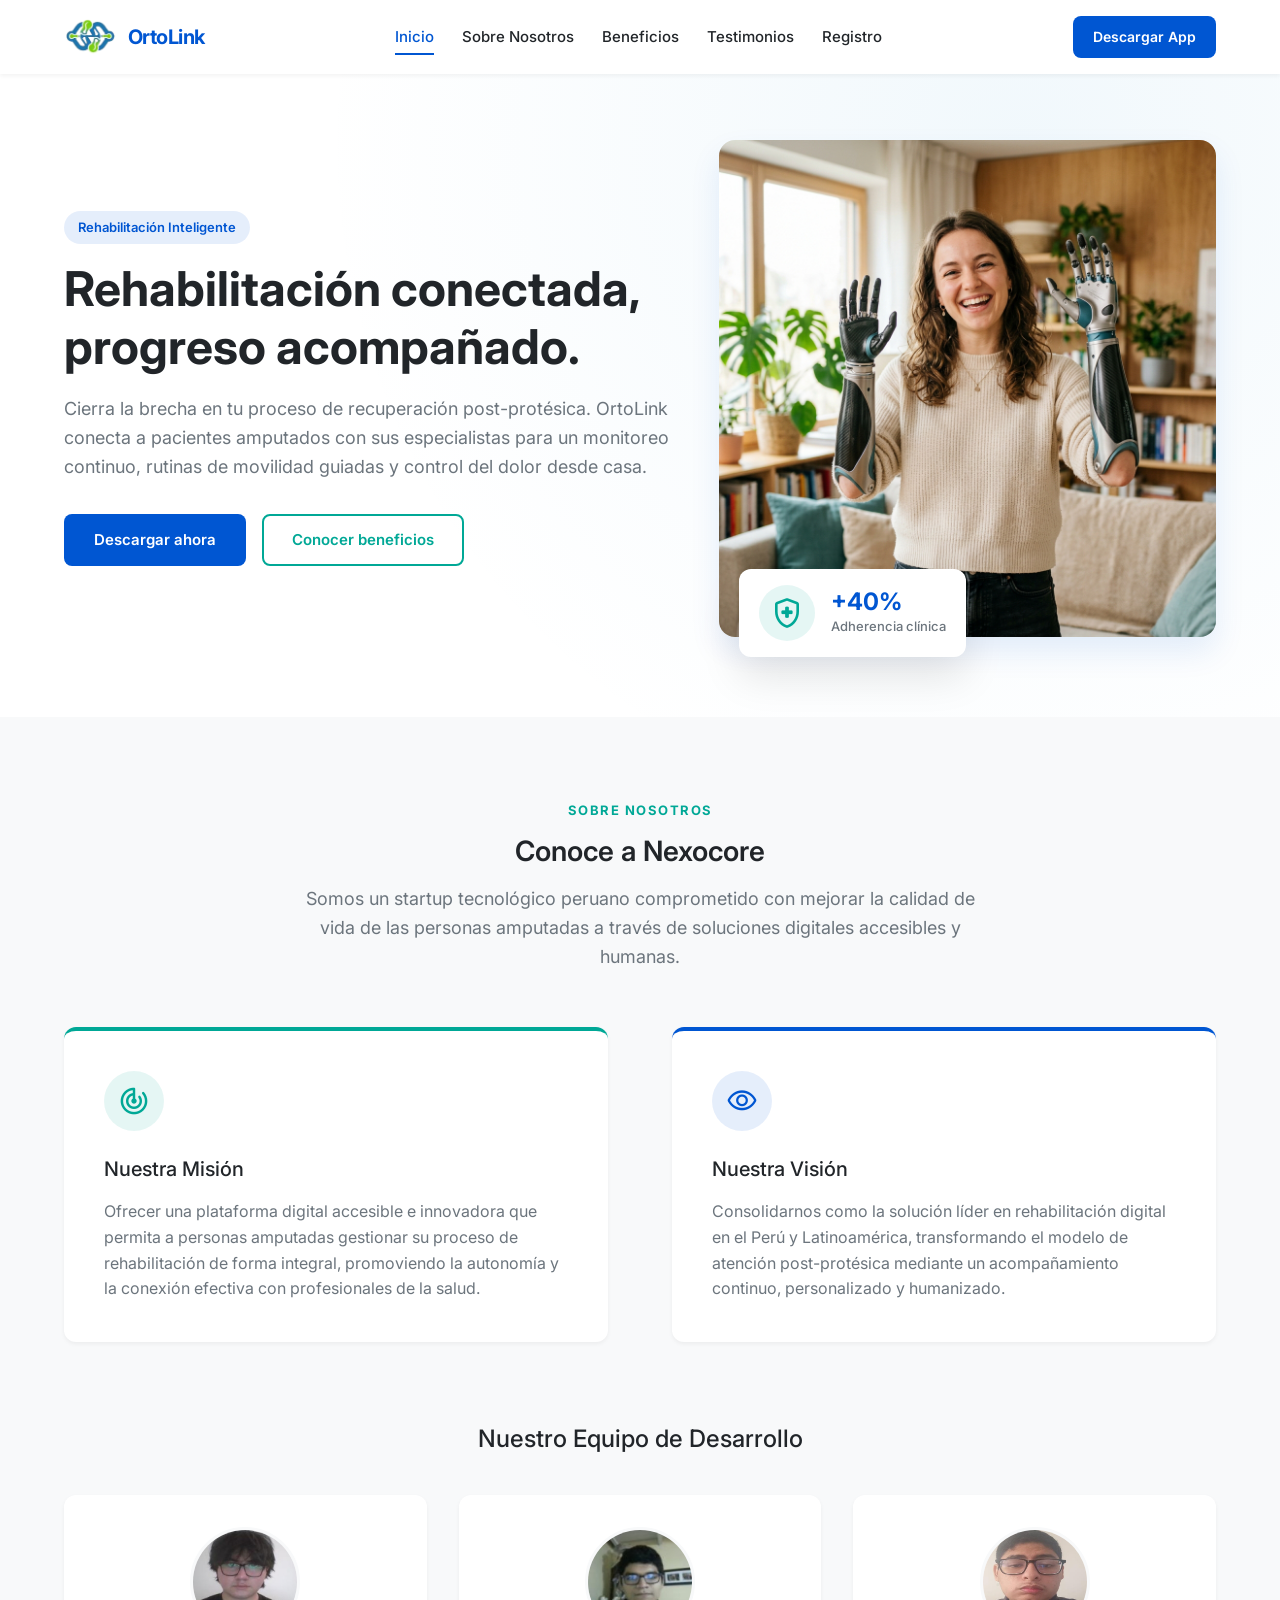
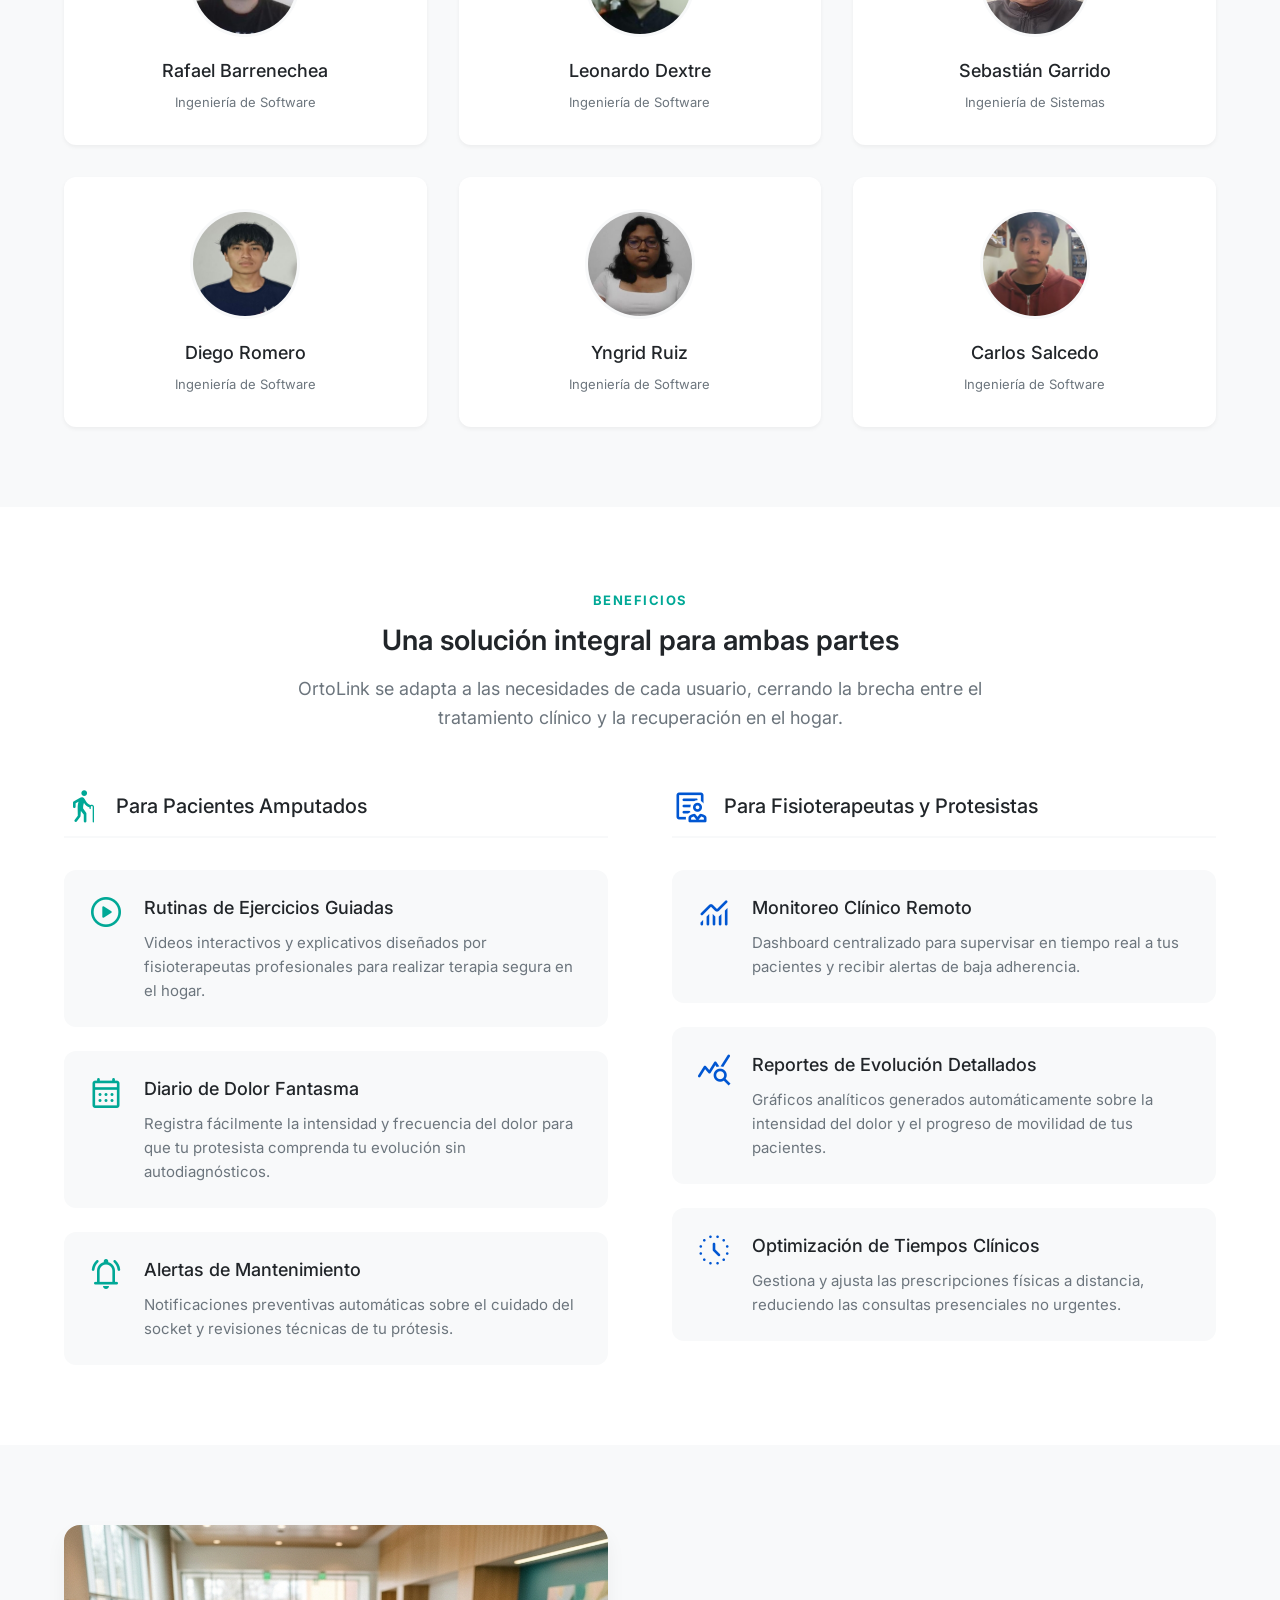
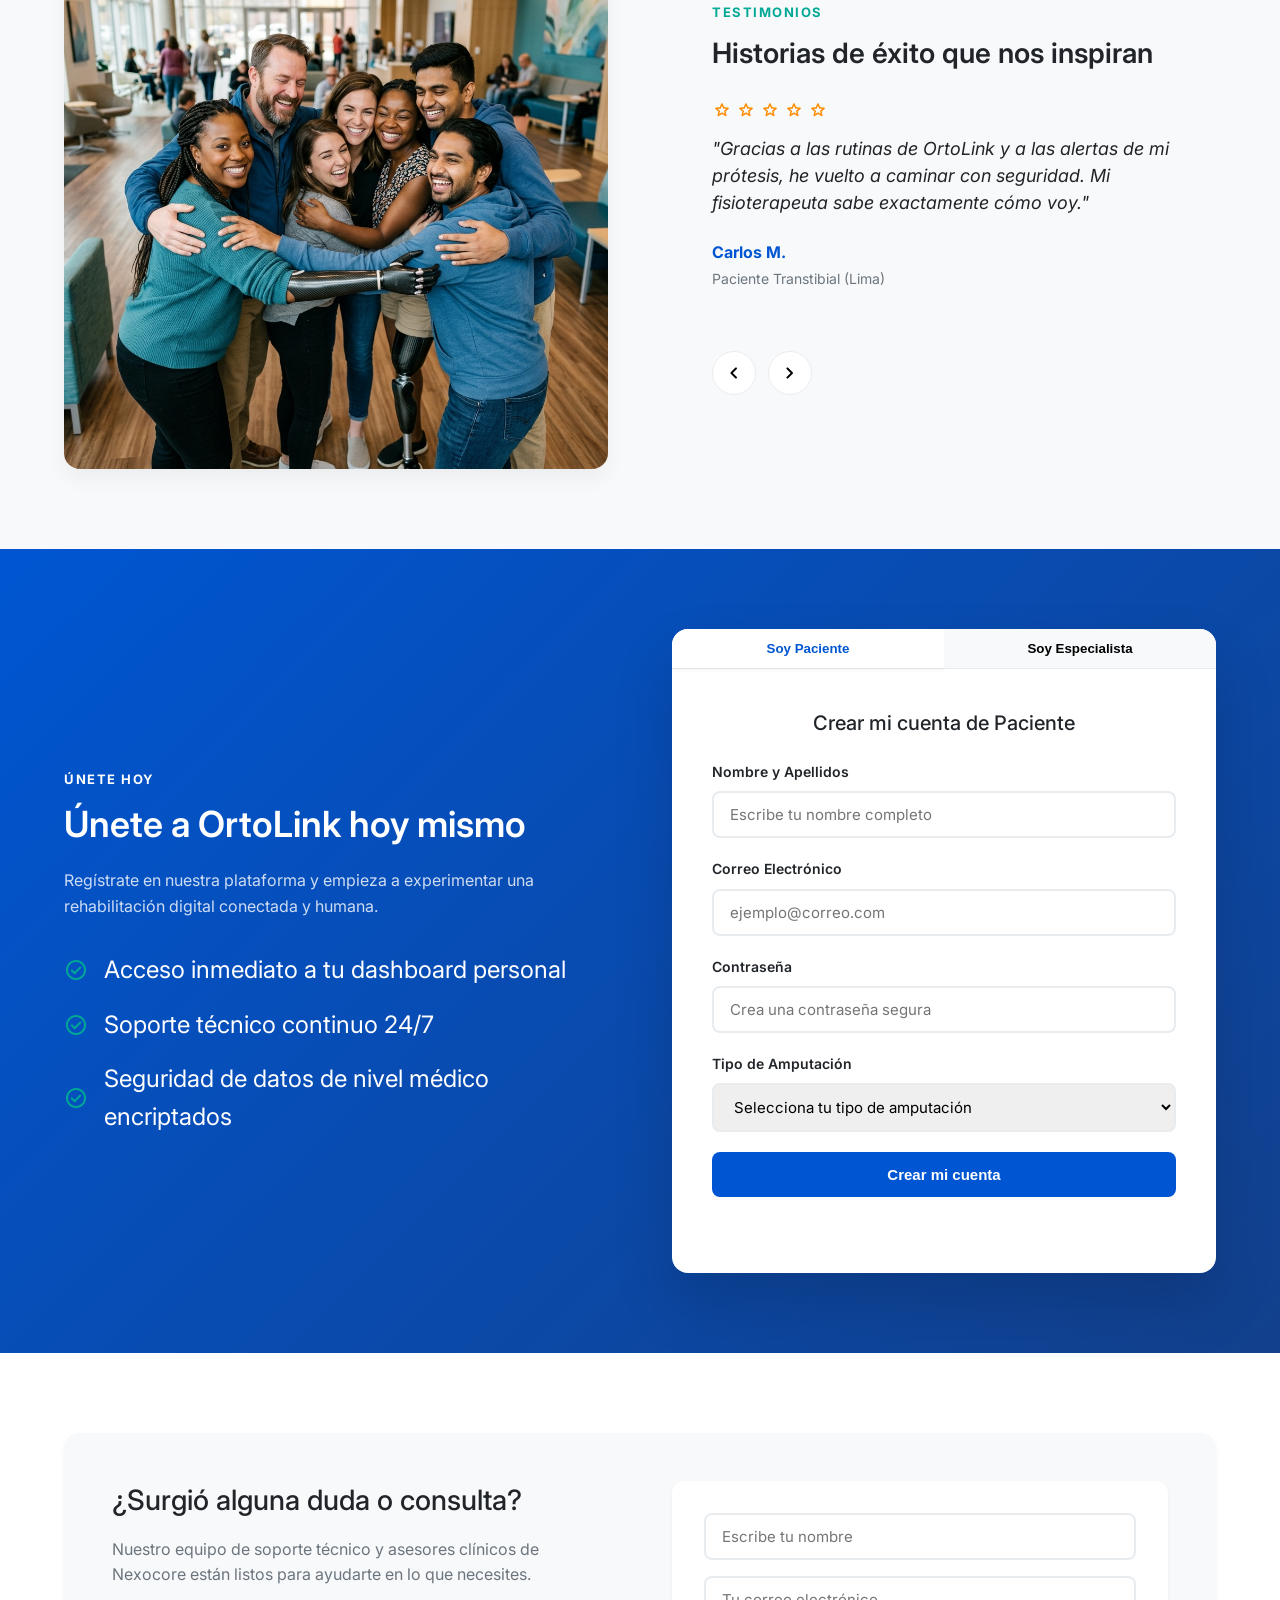
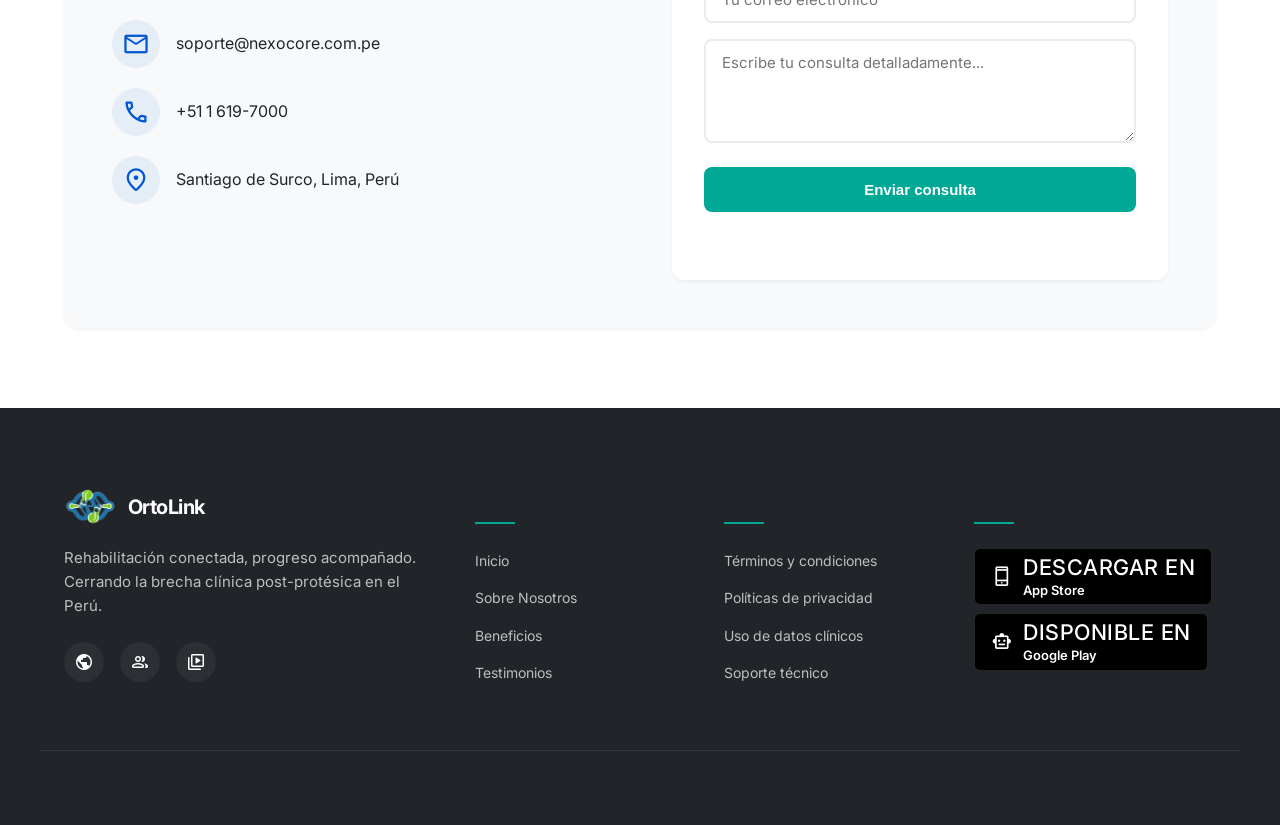
==== index.html @ 6261a088 "Initial commit" ====
<!DOCTYPE html>
<html lang="es">

<head>
    <meta charset="UTF-8">
    <meta name="viewport" content="width=device-width, initial-scale=1.0">
    <title>OrtoLink - Rehabilitación conectada, progreso acompañado</title>

    <!-- Meta tags para SEO -->
    <meta name="description"
        content="OrtoLink es la plataforma digital que conecta a pacientes amputados con especialistas en rehabilitación. Rutinas guiadas, diario de dolor y monitoreo remoto.">
    <meta name="keywords"
        content="rehabilitacion, protesis, amputados, dolor fantasma, telemedicina, ortopedia, fisioterapia, peru">
    <meta name="author" content="Nexocore">

    <!-- Google Fonts: Inter -->
    <link rel="preconnect" href="https://fonts.googleapis.com">
    <link rel="preconnect" href="https://fonts.gstatic.com" crossorigin>
    <link href="https://fonts.googleapis.com/css2?family=Inter:wght@300;400;500;600;700&display=swap" rel="stylesheet">

    <!-- Google Material Symbols Rounded -->
    <link rel="stylesheet"
        href="https://fonts.googleapis.com/css2?family=Material+Symbols+Rounded:opsz,wght,FILL,GRAD@24,400,0..1,0&display=swap" />

    <!-- Estilos personalizados -->
    <link rel="stylesheet" href="css/style.css">
</head>

<body>

    <!-- Cabecera / Barra de Navegación -->
    <header class="main-header" id="header">
        <div class="header-container">
            <a href="#inicio" class="logo-area">
                <img src="images/Ortolink logo sin fondo.png" alt="OrtoLink Logo" class="logo-img">
                <span class="logo-text">OrtoLink</span>
            </a>

            <button class="mobile-menu-toggle" id="menuToggle" aria-label="Abrir menú de navegación">
                <span class="material-symbols-rounded">menu</span>
            </button>

            <nav class="nav-menu" id="navMenu">
                <a href="#inicio" class="nav-link active">Inicio</a>
                <a href="#sobre-nosotros" class="nav-link">Sobre Nosotros</a>
                <a href="#beneficios" class="nav-link">Beneficios</a>
                <a href="#testimonios" class="nav-link">Testimonios</a>
                <a href="#registro" class="nav-link">Registro</a>
                <a href="#contacto" class="nav-link btn-secondary-nav">Contáctanos</a>
            </nav>

            <div class="header-actions">
                <a href="#registro" class="btn btn-primary btn-sm">Descargar App</a>
            </div>
        </div>
    </header>

    <!-- Sección Hero (Inicio) -->
    <section class="hero-section" id="inicio">
        <div class="container hero-grid">
            <div class="hero-content fade-in">
                <span class="badge">Rehabilitación Inteligente</span>
                <h1 class="hero-title">Rehabilitación conectada, progreso acompañado.</h1>
                <p class="hero-subtitle">
                    Cierra la brecha en tu proceso de recuperación post-protésica. OrtoLink conecta a pacientes
                    amputados con sus especialistas para un monitoreo continuo, rutinas de movilidad guiadas y control
                    del dolor desde casa.
                </p>
                <div class="hero-actions">
                    <a href="#registro" class="btn btn-primary">Descargar ahora</a>
                    <a href="#beneficios" class="btn btn-secondary-outline">Conocer beneficios</a>
                </div>
            </div>
            <div class="hero-media slide-in-right">
                <div class="hero-image-wrapper">
                    <img src="images/hero_woman_waving.png"
                        alt="Paciente con prótesis de brazo sonriendo y saludando" class="hero-img">
                    <div class="experience-card">
                        <span class="material-symbols-rounded icon-badge">health_and_safety</span>
                        <div class="experience-text">
                            <strong>+40%</strong>
                            <span>Adherencia clínica</span>
                        </div>
                    </div>
                </div>
            </div>
        </div>
    </section>

    <!-- Sección Sobre Nosotros (Nexocore & Equipo) -->
    <section class="about-section" id="sobre-nosotros">
        <div class="container">
            <div class="section-header text-center scroll-animate">
                <span class="section-tag">Sobre Nosotros</span>
                <h2>Conoce a Nexocore</h2>
                <p class="section-desc">
                    Somos un startup tecnológico peruano comprometido con mejorar la calidad de vida de las personas
                    amputadas a través de soluciones digitales accesibles y humanas.
                </p>
            </div>

            <!-- Misión y Visión -->
            <div class="about-mv grid-2 scroll-animate">
                <div class="mv-card mission">
                    <div class="mv-icon-wrapper">
                        <span class="material-symbols-rounded">track_changes</span>
                    </div>
                    <h3>Nuestra Misión</h3>
                    <p>
                        Ofrecer una plataforma digital accesible e innovadora que permita a personas amputadas gestionar
                        su proceso de rehabilitación de forma integral, promoviendo la autonomía y la conexión efectiva
                        con profesionales de la salud.
                    </p>
                </div>
                <div class="mv-card vision">
                    <div class="mv-icon-wrapper">
                        <span class="material-symbols-rounded">visibility</span>
                    </div>
                    <h3>Nuestra Visión</h3>
                    <p>
                        Consolidarnos como la solución líder en rehabilitación digital en el Perú y Latinoamérica,
                        transformando el modelo de atención post-protésica mediante un acompañamiento continuo,
                        personalizado y humanizado.
                    </p>
                </div>
            </div>

            <!-- Integrantes del Equipo -->
            <div class="team-area scroll-animate">
                <h3 class="team-title text-center">Nuestro Equipo de Desarrollo</h3>
                <div class="team-grid">
                    <!-- Integrante 1 -->
                    <div class="team-card">
                        <div class="avatar-wrapper">
                            <img src="images/Rafael Bustamante.jpeg" alt="Rafael Bustamante"
                                class="avatar-img">
                        </div>
                        <h4>Rafael Barrenechea</h4>
                        <p class="career">Ingeniería de Software</p>
                    </div>
                    <!-- Integrante 2 -->
                    <div class="team-card">
                        <div class="avatar-wrapper">
                            <img src="images/Leonardo Dextre.jpeg" alt="Leonardo Dextre" class="avatar-img">
                        </div>
                        <h4>Leonardo Dextre</h4>
                        <p class="career">Ingeniería de Software</p>
                    </div>
                    <!-- Integrante 3 -->
                    <div class="team-card">
                        <div class="avatar-wrapper">
                            <img src="images/Sebastian Caleb.jpeg" alt="Sebastian Caleb" class="avatar-img">
                        </div>
                        <h4>Sebastián Garrido</h4>
                        <p class="career">Ingeniería de Sistemas</p>
                    </div>
                    <!-- Integrante 4 -->
                    <div class="team-card">
                        <div class="avatar-wrapper">
                            <img src="images/Diego Sebastian.jpeg" alt="Diego Sebastian" class="avatar-img">
                        </div>
                        <h4>Diego Romero</h4>
                        <p class="career">Ingeniería de Software</p>
                    </div>
                    <!-- Integrante 5 -->
                    <div class="team-card">
                        <div class="avatar-wrapper">
                            <img src="images/Yngrid Ruiz.jpeg" alt="Yngrid Ruiz" class="avatar-img">
                        </div>
                        <h4>Yngrid Ruiz</h4>
                        <p class="career">Ingeniería de Software</p>
                    </div>
                    <!-- Integrante 6 -->
                    <div class="team-card">
                        <div class="avatar-wrapper">
                            <img src="images/Carlos Salcedo.jpeg" alt="Carlos Salcedo" class="avatar-img">
                        </div>
                        <h4>Carlos Salcedo</h4>
                        <p class="career">Ingeniería de Software</p>
                    </div>
                </div>
            </div>
        </div>
    </section>

    <!-- Sección Beneficios Segmentados -->
    <section class="benefits-section" id="beneficios">
        <div class="container">
            <div class="section-header text-center scroll-animate">
                <span class="section-tag">Beneficios</span>
                <h2>Una solución integral para ambas partes</h2>
                <p class="section-desc">
                    OrtoLink se adapta a las necesidades de cada usuario, cerrando la brecha entre el tratamiento
                    clínico y la recuperación en el hogar.
                </p>
            </div>

            <div class="benefits-grid grid-2">
                <!-- Columna Pacientes -->
                <div class="benefits-column scroll-animate">
                    <div class="column-title">
                        <span class="material-symbols-rounded text-teal">elderly</span>
                        <h3>Para Pacientes Amputados</h3>
                    </div>
                    <div class="cards-list">
                        <div class="benefit-card">
                            <div class="card-icon">
                                <span class="material-symbols-rounded">play_circle</span>
                            </div>
                            <div class="card-info">
                                <h4>Rutinas de Ejercicios Guiadas</h4>
                                <p>Videos interactivos y explicativos diseñados por fisioterapeutas profesionales para
                                    realizar terapia segura en el hogar.</p>
                            </div>
                        </div>
                        <div class="benefit-card">
                            <div class="card-icon">
                                <span class="material-symbols-rounded">calendar_month</span>
                            </div>
                            <div class="card-info">
                                <h4>Diario de Dolor Fantasma</h4>
                                <p>Registra fácilmente la intensidad y frecuencia del dolor para que tu protesista
                                    comprenda tu evolución sin autodiagnósticos.</p>
                            </div>
                        </div>
                        <div class="benefit-card">
                            <div class="card-icon">
                                <span class="material-symbols-rounded">notifications_active</span>
                            </div>
                            <div class="card-info">
                                <h4>Alertas de Mantenimiento</h4>
                                <p>Notificaciones preventivas automáticas sobre el cuidado del socket y revisiones
                                    técnicas de tu prótesis.</p>
                            </div>
                        </div>
                    </div>
                </div>

                <!-- Columna Especialistas -->
                <div class="benefits-column scroll-animate">
                    <div class="column-title">
                        <span class="material-symbols-rounded text-blue">clinical_notes</span>
                        <h3>Para Fisioterapeutas y Protesistas</h3>
                    </div>
                    <div class="cards-list">
                        <div class="benefit-card">
                            <div class="card-icon">
                                <span class="material-symbols-rounded">monitoring</span>
                            </div>
                            <div class="card-info">
                                <h4>Monitoreo Clínico Remoto</h4>
                                <p>Dashboard centralizado para supervisar en tiempo real a tus pacientes y recibir
                                    alertas de baja adherencia.</p>
                            </div>
                        </div>
                        <div class="benefit-card">
                            <div class="card-icon">
                                <span class="material-symbols-rounded">query_stats</span>
                            </div>
                            <div class="card-info">
                                <h4>Reportes de Evolución Detallados</h4>
                                <p>Gráficos analíticos generados automáticamente sobre la intensidad del dolor y el
                                    progreso de movilidad de tus pacientes.</p>
                            </div>
                        </div>
                        <div class="benefit-card">
                            <div class="card-icon">
                                <span class="material-symbols-rounded">history_toggle_off</span>
                            </div>
                            <div class="card-info">
                                <h4>Optimización de Tiempos Clínicos</h4>
                                <p>Gestiona y ajusta las prescripciones físicas a distancia, reduciendo las consultas
                                    presenciales no urgentes.</p>
                            </div>
                        </div>
                    </div>
                </div>
            </div>
        </div>
    </section>

    <!-- Sección Testimonios -->
    <section class="testimonials-section" id="testimonios">
        <div class="container grid-2 align-center">
            <div class="testimonials-media scroll-animate">
                <div class="testimonial-image-wrapper">
                    <img src="images/testimonies_group_hug.png"
                        alt="Grupo de pacientes con prótesis abrazándose" class="testimonial-img">
                </div>
            </div>
            <div class="testimonials-content scroll-animate">
                <span class="section-tag">Testimonios</span>
                <h2>Historias de éxito que nos inspiran</h2>

                <div class="testimonial-slider">
                    <!-- Testimonio 1 -->
                    <div class="testimonial-item active">
                        <div class="rating">
                            <span class="material-symbols-rounded fill">star</span>
                            <span class="material-symbols-rounded fill">star</span>
                            <span class="material-symbols-rounded fill">star</span>
                            <span class="material-symbols-rounded fill">star</span>
                            <span class="material-symbols-rounded fill">star</span>
                        </div>
                        <p class="quote">
                            "Gracias a las rutinas de OrtoLink y a las alertas de mi prótesis, he vuelto a caminar con
                            seguridad. Mi fisioterapeuta sabe exactamente cómo voy."
                        </p>
                        <div class="author">
                            <strong>Carlos M.</strong>
                            <span>Paciente Transtibial (Lima)</span>
                        </div>
                    </div>

                    <!-- Testimonio 2 -->
                    <div class="testimonial-item">
                        <div class="rating">
                            <span class="material-symbols-rounded fill">star</span>
                            <span class="material-symbols-rounded fill">star</span>
                            <span class="material-symbols-rounded fill">star</span>
                            <span class="material-symbols-rounded fill">star</span>
                            <span class="material-symbols-rounded fill">star</span>
                        </div>
                        <p class="quote">
                            "OrtoLink me permite ajustar la terapia física de mis pacientes de forma remota y recibir
                            alertas cuando alguien tiene baja adherencia. Ha mejorado los resultados en un 40%."
                        </p>
                        <div class="author">
                            <strong>Dra. Andrea R.</strong>
                            <span>Especialista en Medicina Física</span>
                        </div>
                    </div>
                </div>

                <!-- Controles del Slider -->
                <div class="slider-controls">
                    <button class="btn-ctrl" id="prevTestimonial" aria-label="Testimonio anterior">
                        <span class="material-symbols-rounded">chevron_left</span>
                    </button>
                    <button class="btn-ctrl" id="nextTestimonial" aria-label="Testimonio siguiente">
                        <span class="material-symbols-rounded">chevron_right</span>
                    </button>
                </div>
            </div>
        </div>
    </section>

    <!-- Sección Registro (Únete a OrtoLink hoy mismo) -->
    <section class="registration-section" id="registro">
        <div class="container grid-2 align-center">
            <div class="registration-info scroll-animate">
                <span class="section-tag text-white">Únete Hoy</span>
                <h2 class="text-white">Únete a OrtoLink hoy mismo</h2>
                <p class="text-white-muted">
                    Regístrate en nuestra plataforma y empieza a experimentar una rehabilitación digital conectada y
                    humana.
                </p>
                <div class="reg-benefits-list">
                    <div class="reg-benefit-item">
                        <span class="material-symbols-rounded text-teal">check_circle</span>
                        <span class="text-white">Acceso inmediato a tu dashboard personal</span>
                    </div>
                    <div class="reg-benefit-item">
                        <span class="material-symbols-rounded text-teal">check_circle</span>
                        <span class="text-white">Soporte técnico continuo 24/7</span>
                    </div>
                    <div class="reg-benefit-item">
                        <span class="material-symbols-rounded text-teal">check_circle</span>
                        <span class="text-white">Seguridad de datos de nivel médico encriptados</span>
                    </div>
                </div>
            </div>

            <div class="registration-form-container scroll-animate">
                <!-- Toggler de rol de registro -->
                <div class="role-selector">
                    <button class="btn-role active" id="btnRolePatient">Soy Paciente</button>
                    <button class="btn-role" id="btnRoleSpecialist">Soy Especialista</button>
                </div>

                <!-- Formulario -->
                <form id="regForm" class="reg-form">
                    <h3 id="formTitle">Crear mi cuenta de Paciente</h3>

                    <div class="form-group">
                        <label for="regName">Nombre y Apellidos</label>
                        <input type="text" id="regName" placeholder="Escribe tu nombre completo" required>
                    </div>

                    <div class="form-group">
                        <label for="regEmail">Correo Electrónico</label>
                        <input type="email" id="regEmail" placeholder="ejemplo@correo.com" required>
                    </div>

                    <div class="form-group">
                        <label for="regPassword">Contraseña</label>
                        <input type="password" id="regPassword" placeholder="Crea una contraseña segura" required
                            minlength="6">
                    </div>

                    <!-- Campo dinámico para Paciente -->
                    <div class="form-group" id="groupAmputation">
                        <label for="regAmputation">Tipo de Amputación</label>
                        <select id="regAmputation" required>
                            <option value="" disabled selected>Selecciona tu tipo de amputación</option>
                            <option value="transtibial">Transtibial (Bajo la rodilla)</option>
                            <option value="transfemoral">Transfemoral (Sobre la rodilla)</option>
                            <option value="brazo">Miembro Superior (Brazo / Mano)</option>
                            <option value="otro">Otro tipo</option>
                        </select>
                    </div>

                    <!-- Campos dinámicos para Especialista (ocultos por defecto) -->
                    <div class="form-group hidden" id="groupSpecialty">
                        <label for="regSpecialty">Especialidad</label>
                        <select id="regSpecialty">
                            <option value="" disabled selected>Selecciona tu especialidad</option>
                            <option value="fisioterapia">Fisioterapeuta</option>
                            <option value="protesista">Protesista</option>
                            <option value="rehabilitador">Médico Fisiatra / Rehabilitador</option>
                            <option value="otra">Otra especialidad</option>
                        </select>
                    </div>

                    <div class="form-group hidden" id="groupLicense">
                        <label for="regLicense">Número de Colegiatura Médica</label>
                        <input type="text" id="regLicense" placeholder="Ingresa tu CTMP o CMP">
                    </div>

                    <button type="submit" class="btn btn-primary btn-block" id="btnSubmitForm">Crear mi cuenta</button>

                    <p class="form-notice" id="formNotice"></p>
                </form>
            </div>
        </div>
    </section>

    <!-- Sección de Consulta / Contacto -->
    <section class="contact-section" id="contacto">
        <div class="container">
            <div class="contact-card scroll-animate">
                <div class="contact-card-grid">
                    <div class="contact-info-area">
                        <h3>¿Surgió alguna duda o consulta?</h3>
                        <p>Nuestro equipo de soporte técnico y asesores clínicos de Nexocore están listos para ayudarte
                            en lo que necesites.</p>

                        <div class="contact-methods">
                            <div class="method-item">
                                <span class="material-symbols-rounded">mail</span>
                                <span>soporte@nexocore.com.pe</span>
                            </div>
                            <div class="method-item">
                                <span class="material-symbols-rounded">call</span>
                                <span>+51 1 619-7000</span>
                            </div>
                            <div class="method-item">
                                <span class="material-symbols-rounded">location_on</span>
                                <span>Santiago de Surco, Lima, Perú</span>
                            </div>
                        </div>
                    </div>

                    <div class="contact-form-area">
                        <form id="contactForm" class="contact-form">
                            <div class="form-group">
                                <input type="text" id="contactName" placeholder="Escribe tu nombre" required>
                            </div>
                            <div class="form-group">
                                <input type="email" id="contactEmail" placeholder="Tu correo electrónico" required>
                            </div>
                            <div class="form-group">
                                <textarea id="contactMessage" rows="4"
                                    placeholder="Escribe tu consulta detalladamente..." required></textarea>
                            </div>
                            <button type="submit" class="btn btn-secondary btn-block">Enviar consulta</button>
                            <p class="form-notice" id="contactNotice"></p>
                        </form>
                    </div>
                </div>
            </div>
        </div>
    </section>

    <!-- Pie de Página (Footer) -->
    <footer class="main-footer">
        <div class="container footer-grid">
            <div class="footer-brand">
                <a href="#inicio" class="logo-area text-white">
                    <img src="images/Ortolink logo sin fondo.png" alt="OrtoLink Logo" class="logo-img">
                    <span class="logo-text">OrtoLink</span>
                </a>
                <p class="brand-desc">
                    Rehabilitación conectada, progreso acompañado. Cerrando la brecha clínica post-protésica en el Perú.
                </p>
                <div class="social-links">
                    <a href="#" aria-label="Facebook"><span class="material-symbols-rounded">public</span></a>
                    <a href="#" aria-label="LinkedIn"><span class="material-symbols-rounded">group</span></a>
                    <a href="#" aria-label="YouTube"><span class="material-symbols-rounded">video_library</span></a>
                </div>
            </div>

            <div class="footer-links">
                <h4>Enlaces rápidos</h4>
                <ul>
                    <li><a href="#inicio">Inicio</a></li>
                    <li><a href="#sobre-nosotros">Sobre Nosotros</a></li>
                    <li><a href="#beneficios">Beneficios</a></li>
                    <li><a href="#testimonios">Testimonios</a></li>
                </ul>
            </div>

            <div class="footer-links">
                <h4>Legal y Términos</h4>
                <ul>
                    <li><a href="#">Términos y condiciones</a></li>
                    <li><a href="#">Políticas de privacidad</a></li>
                    <li><a href="#">Uso de datos clínicos</a></li>
                    <li><a href="#">Soporte técnico</a></li>
                </ul>
            </div>

            <div class="footer-links downloads-links">
                <h4>Descargas</h4>
                <div class="store-badges">
                    <div class="badge-mockup store-ios">
                        <span class="material-symbols-rounded">phone_iphone</span>
                        <div>
                            <span class="subtext">Descargar en</span>
                            <span class="maintext">App Store</span>
                        </div>
                    </div>
                    <div class="badge-mockup store-android">
                        <span class="material-symbols-rounded">smart_toy</span>
                        <div>
                            <span class="subtext">Disponible en</span>
                            <span class="maintext">Google Play</span>
                        </div>
                    </div>
                </div>
            </div>
        </div>

        <div class="container copyright-area">
            <p>&copy; 2026 Nexocore S.A. Todos los derechos reservados.</p>
        </div>
    </footer>

    <!-- Script de interactividad -->
    <script src="js/script.js"></script>
</body>

</html>
---- css/style.css ----
/* ==========================================
   SISTEMA DE DISEÑO Y VARIABLES DE ORTOLINK
   ========================================== */
:root {
    /* Paleta de Colores Oficial (Sección 4.1.2) */
    --color-primary: #0056D2;        /* Azul Médico */
    --color-secondary: #00A896;      /* Verde Teal */
    --color-accent: #FF8C00;         /* Naranja Cálido */
    --color-info: #4DA8DA;           /* Celeste Claro */
    
    /* Colores Neutros */
    --color-white: #FFFFFF;
    --color-bg-light: #F8F9FA;
    --color-text-muted: #6C757D;
    --color-text-dark: #212529;
    
    /* Estados y Sombras */
    --color-hover-dark: #12408c;
    --color-hover-teal: #008f7f;
    --color-disabled: #E9ECEF;
    --shadow-sm: 0 2px 4px rgba(0, 0, 0, 0.05);
    --shadow-md: 0 10px 20px rgba(0, 0, 0, 0.05);
    --shadow-lg: 0 15px 30px rgba(0, 86, 210, 0.1);
    
    /* Tipografía y Espaciado (8px Grid) */
    --font-main: 'Inter', sans-serif;
    --radius-btn: 8px;
    --radius-card: 12px;
    --radius-modal: 16px;
    
    --transition-smooth: all 0.3s cubic-bezier(0.25, 0.8, 0.25, 1);
}

/* ==========================================
   RESET Y ESTILOS GENERALES
   ========================================== */
* {
    margin: 0;
    padding: 0;
    box-sizing: border-box;
}

html {
    scroll-behavior: smooth;
    font-size: 16px;
}

body {
    font-family: var(--font-main);
    color: var(--color-text-dark);
    background-color: var(--color-white);
    line-height: 1.6;
    overflow-x: hidden;
}

a {
    text-decoration: none;
    color: inherit;
    transition: var(--transition-smooth);
}

ul {
    list-style: none;
}

img {
    max-width: 100%;
    height: auto;
    display: block;
}

/* Rejilla y Contenedores */
.container {
    width: 100%;
    max-width: 1200px;
    margin: 0 auto;
    padding: 0 24px;
}

.grid-2 {
    display: grid;
    grid-template-columns: 1fr;
    gap: 40px;
}

@media (min-width: 992px) {
    .grid-2 {
        grid-template-columns: 1fr 1fr;
        gap: 64px;
    }
}

.align-center {
    align-items: center;
}

.text-center {
    text-center: center;
    text-align: center;
}

/* ==========================================
   TIPOGRAFÍA (Jerarquía de la pág. 89)
   ========================================== */
h1 {
    font-size: 2.25rem; /* 36px - 40px */
    font-weight: 700;
    line-height: 1.2;
    color: var(--color-text-dark);
}

h2 {
    font-size: 1.75rem; /* 28px */
    font-weight: 600;
    line-height: 1.3;
    color: var(--color-text-dark);
}

h3 {
    font-size: 1.25rem; /* 20px */
    font-weight: 500;
    line-height: 1.4;
    color: var(--color-text-dark);
}

h4 {
    font-size: 1.125rem; /* 18px */
    font-weight: 500;
    color: var(--color-text-dark);
}

p {
    font-size: 1rem; /* 16px */
    font-weight: 400;
    color: var(--color-text-dark);
}

.text-white {
    color: var(--color-white) !important;
}

.text-white-muted {
    color: rgba(255, 255, 255, 0.8) !important;
}

.text-teal {
    color: var(--color-secondary) !important;
}

.text-blue {
    color: var(--color-primary) !important;
}

/* ==========================================
   COMPONENTES: BOTONES Y ELEMENTOS COMUNES
   ========================================== */
.btn {
    display: inline-flex;
    align-items: center;
    justify-content: center;
    font-weight: 600;
    font-size: 0.938rem;
    padding: 12px 28px;
    border-radius: var(--radius-btn);
    border: 2px solid transparent;
    cursor: pointer;
    transition: var(--transition-smooth);
    text-align: center;
}

.btn-sm {
    padding: 8px 18px;
    font-size: 0.875rem;
}

.btn-block {
    display: flex;
    width: 100%;
}

.btn-primary {
    background-color: var(--color-primary);
    color: var(--color-white);
}

.btn-primary:hover {
    background-color: var(--color-hover-dark);
    transform: translateY(-2px);
    box-shadow: 0 4px 10px rgba(0, 86, 210, 0.2);
}

.btn-secondary {
    background-color: var(--color-secondary);
    color: var(--color-white);
}

.btn-secondary:hover {
    background-color: var(--color-hover-teal);
    transform: translateY(-2px);
    box-shadow: 0 4px 10px rgba(0, 168, 150, 0.2);
}

.btn-secondary-outline {
    background-color: transparent;
    border-color: var(--color-secondary);
    color: var(--color-secondary);
}

.btn-secondary-outline:hover {
    background-color: var(--color-secondary);
    color: var(--color-white);
    transform: translateY(-2px);
}

.btn-role {
    flex: 1;
    padding: 12px;
    background-color: var(--color-bg-light);
    border: none;
    font-weight: 600;
    cursor: pointer;
    transition: var(--transition-smooth);
}

.btn-role.active {
    background-color: var(--color-white);
    color: var(--color-primary);
    box-shadow: var(--shadow-sm);
}

/* Badges e Identificadores */
.badge {
    display: inline-block;
    padding: 6px 14px;
    background-color: rgba(0, 86, 210, 0.1);
    color: var(--color-primary);
    font-size: 0.813rem;
    font-weight: 600;
    border-radius: 50px;
    margin-bottom: 16px;
}

.section-tag {
    display: inline-block;
    font-size: 0.813rem;
    font-weight: 700;
    text-transform: uppercase;
    letter-spacing: 1.5px;
    color: var(--color-secondary);
    margin-bottom: 12px;
}

.section-desc {
    font-size: 1.125rem;
    color: var(--color-text-muted);
    max-width: 700px;
    margin: 16px auto 0;
}

/* ==========================================
   HEADER (BARRA DE NAVEGACIÓN STICKY)
   ========================================== */
.main-header {
    position: fixed;
    top: 0;
    left: 0;
    width: 100%;
    z-index: 1000;
    background-color: rgba(255, 255, 255, 0.95);
    backdrop-filter: blur(10px);
    box-shadow: var(--shadow-sm);
    transition: var(--transition-smooth);
    padding: 16px 0;
}

.main-header.scrolled {
    padding: 10px 0;
    background-color: var(--color-white);
}

.header-container {
    display: flex;
    align-items: center;
    justify-content: space-between;
    width: 100%;
    max-width: 1200px;
    margin: 0 auto;
    padding: 0 24px;
}

.logo-area {
    display: flex;
    align-items: center;
    gap: 12px;
}

.logo-img {
    height: 38px;
    width: auto;
}

.logo-text {
    font-weight: 700;
    font-size: 1.25rem;
    letter-spacing: -0.5px;
    color: var(--color-primary);
}

.logo-area.text-white .logo-text {
    color: var(--color-white);
}

.nav-menu {
    display: flex;
    align-items: center;
    gap: 28px;
}

.nav-link {
    font-size: 0.938rem;
    font-weight: 500;
    color: var(--color-text-dark);
    position: relative;
    padding: 6px 0;
}

.nav-link:hover,
.nav-link.active {
    color: var(--color-primary);
}

.nav-link::after {
    content: '';
    position: absolute;
    bottom: 0;
    left: 0;
    width: 0;
    height: 2px;
    background-color: var(--color-primary);
    transition: var(--transition-smooth);
}

.nav-link.active::after,
.nav-link:hover::after {
    width: 100%;
}

.btn-secondary-nav {
    display: none; /* Solo visible en menú móvil */
}

.mobile-menu-toggle {
    display: none;
    background: none;
    border: none;
    cursor: pointer;
    color: var(--color-text-dark);
}

.mobile-menu-toggle span {
    font-size: 2rem;
}

@media (max-width: 991px) {
    .header-actions {
        display: none;
    }
    
    .mobile-menu-toggle {
        display: block;
    }
    
    .nav-menu {
        position: fixed;
        top: 70px;
        left: -100%;
        width: 100%;
        height: calc(100vh - 70px);
        background-color: var(--color-white);
        flex-direction: column;
        align-items: flex-start;
        padding: 40px 24px;
        gap: 24px;
        transition: var(--transition-smooth);
        box-shadow: 0 10px 15px rgba(0, 0, 0, 0.05);
        overflow-y: auto;
    }
    
    .nav-menu.active {
        left: 0;
    }
    
    .nav-link {
        font-size: 1.125rem;
        width: 100%;
        padding: 10px 0;
        border-bottom: 1px solid var(--color-bg-light);
    }
    
    .btn-secondary-nav {
        display: block;
        color: var(--color-primary);
        font-weight: 600;
        border: 2px solid var(--color-primary);
        border-radius: var(--radius-btn);
        padding: 10px 20px;
        text-align: center;
    }
    
    .nav-link::after {
        display: none;
    }
}

/* ==========================================
   SECCIÓN HERO (INICIO)
   ========================================== */
.hero-section {
    padding-top: 140px;
    padding-bottom: 80px;
    background: radial-gradient(circle at 80% 20%, rgba(77, 168, 218, 0.08) 0%, rgba(255, 255, 255, 0) 60%);
}

.hero-grid {
    display: grid;
    grid-template-columns: 1fr;
    gap: 48px;
    align-items: center;
}

@media (min-width: 992px) {
    .hero-grid {
        grid-template-columns: 1.1fr 0.9fr;
    }
}

.hero-title {
    font-size: 2.5rem;
    margin-bottom: 20px;
}

@media (min-width: 992px) {
    .hero-title {
        font-size: 3rem;
    }
}

.hero-subtitle {
    font-size: 1.125rem;
    color: var(--color-text-muted);
    margin-bottom: 32px;
}

.hero-actions {
    display: flex;
    flex-wrap: wrap;
    gap: 16px;
}

.hero-image-wrapper {
    position: relative;
    border-radius: var(--radius-modal);
    overflow: visible;
}

.hero-img {
    border-radius: var(--radius-modal);
    box-shadow: var(--shadow-lg);
    width: 100%;
}

.experience-card {
    position: absolute;
    bottom: -20px;
    left: 20px;
    background-color: var(--color-white);
    padding: 16px 20px;
    border-radius: var(--radius-card);
    box-shadow: 0 20px 40px rgba(0, 0, 0, 0.1);
    display: flex;
    align-items: center;
    gap: 16px;
    animation: float 4s ease-in-out infinite;
}

.icon-badge {
    font-size: 2.25rem;
    color: var(--color-secondary);
    background-color: rgba(0, 168, 150, 0.1);
    padding: 10px;
    border-radius: 50%;
}

.experience-text {
    display: flex;
    flex-direction: column;
}

.experience-text strong {
    font-size: 1.5rem;
    color: var(--color-primary);
    line-height: 1.1;
}

.experience-text span {
    font-size: 0.813rem;
    color: var(--color-text-muted);
    font-weight: 500;
}

@keyframes float {
    0% { transform: translateY(0px); }
    50% { transform: translateY(-10px); }
    100% { transform: translateY(0px); }
}

/* ==========================================
   SECCIÓN SOBRE NOSOTROS (NEXOCORE)
   ========================================== */
.about-section {
    padding: 80px 0;
    background-color: var(--color-bg-light);
}

.section-header {
    margin-bottom: 56px;
}

.about-mv {
    margin-bottom: 64px;
}

.mv-card {
    background-color: var(--color-white);
    padding: 40px;
    border-radius: var(--radius-card);
    box-shadow: var(--shadow-sm);
    transition: var(--transition-smooth);
    border-top: 4px solid transparent;
}

.mv-card:hover {
    transform: translateY(-5px);
    box-shadow: var(--shadow-md);
}

.mv-card.mission {
    border-top-color: var(--color-secondary);
}

.mv-card.vision {
    border-top-color: var(--color-primary);
}

.mv-icon-wrapper {
    display: inline-flex;
    align-items: center;
    justify-content: center;
    width: 60px;
    height: 60px;
    border-radius: 50%;
    margin-bottom: 24px;
}

.mission .mv-icon-wrapper {
    background-color: rgba(0, 168, 150, 0.1);
    color: var(--color-secondary);
}

.vision .mv-icon-wrapper {
    background-color: rgba(0, 86, 210, 0.1);
    color: var(--color-primary);
}

.mv-icon-wrapper span {
    font-size: 2rem;
}

.mv-card h3 {
    margin-bottom: 16px;
}

.mv-card p {
    color: var(--color-text-muted);
}

/* Integrantes del Equipo */
.team-area {
    margin-top: 80px;
}

.team-title {
    margin-bottom: 40px;
    font-size: 1.5rem;
}

.team-grid {
    display: grid;
    grid-template-columns: repeat(auto-fill, minmax(280px, 1fr));
    gap: 32px;
}

.team-card {
    background-color: var(--color-white);
    padding: 32px 24px;
    border-radius: var(--radius-card);
    box-shadow: var(--shadow-sm);
    text-align: center;
    transition: var(--transition-smooth);
}

.team-card:hover {
    transform: translateY(-5px);
    box-shadow: var(--shadow-md);
}

.avatar-wrapper {
    width: 110px;
    height: 110px;
    border-radius: 50%;
    margin: 0 auto 20px;
    overflow: hidden;
    border: 3px solid var(--color-bg-light);
}

.avatar-img {
    width: 100%;
    height: 100%;
    object-fit: cover;
}

.team-card h4 {
    margin-bottom: 6px;
}

.team-card .role {
    font-size: 0.875rem;
    font-weight: 600;
    color: var(--color-primary);
    margin-bottom: 4px;
}

.team-card .career {
    font-size: 0.813rem;
    color: var(--color-text-muted);
}

/* ==========================================
   SECCIÓN BENEFICIOS SEGMENTADOS
   ========================================== */
.benefits-section {
    padding: 80px 0;
}

.benefits-column {
    background-color: var(--color-white);
}

.column-title {
    display: flex;
    align-items: center;
    gap: 16px;
    margin-bottom: 32px;
    padding-bottom: 12px;
    border-bottom: 2px solid var(--color-bg-light);
}

.column-title span {
    font-size: 2.25rem;
}

.cards-list {
    display: flex;
    flex-direction: column;
    gap: 24px;
}

.benefit-card {
    display: flex;
    gap: 20px;
    padding: 24px;
    border-radius: var(--radius-card);
    background-color: var(--color-bg-light);
    transition: var(--transition-smooth);
}

.benefit-card:hover {
    background-color: var(--color-white);
    transform: translateX(5px);
    box-shadow: var(--shadow-md);
}

.card-icon {
    display: flex;
    align-items: flex-start;
}

.card-icon span {
    font-size: 2.25rem;
    color: var(--color-primary);
}

.benefits-column:first-child .card-icon span {
    color: var(--color-secondary);
}

.card-info h4 {
    margin-bottom: 8px;
}

.card-info p {
    color: var(--color-text-muted);
    font-size: 0.938rem;
}

/* ==========================================
   SECCIÓN TESTIMONIOS
   ========================================== */
.testimonials-section {
    padding: 80px 0;
    background-color: var(--color-bg-light);
}

.testimonial-image-wrapper {
    border-radius: var(--radius-modal);
    overflow: hidden;
    box-shadow: var(--shadow-md);
}

.testimonial-img {
    width: 100%;
}

.testimonials-content {
    padding-left: 0;
}

@media (min-width: 992px) {
    .testimonials-content {
        padding-left: 40px;
    }
}

.testimonials-content h2 {
    margin-bottom: 28px;
}

.testimonial-slider {
    position: relative;
    min-height: 220px;
}

.testimonial-item {
    position: absolute;
    top: 0;
    left: 0;
    width: 100%;
    opacity: 0;
    visibility: hidden;
    transition: opacity 0.5s ease, visibility 0.5s ease;
}

.testimonial-item.active {
    position: relative;
    opacity: 1;
    visibility: visible;
}

.rating {
    display: flex;
    gap: 4px;
    margin-bottom: 16px;
}

.rating span {
    color: var(--color-accent);
    font-size: 1.25rem;
}

.quote {
    font-size: 1.125rem;
    font-style: italic;
    color: var(--color-text-dark);
    margin-bottom: 24px;
    line-height: 1.5;
}

.author strong {
    display: block;
    font-size: 1rem;
    color: var(--color-primary);
}

.author span {
    font-size: 0.875rem;
    color: var(--color-text-muted);
}

.slider-controls {
    display: flex;
    gap: 12px;
    margin-top: 32px;
}

.btn-ctrl {
    display: inline-flex;
    align-items: center;
    justify-content: center;
    width: 44px;
    height: 44px;
    border-radius: 50%;
    background-color: var(--color-white);
    border: 1px solid var(--color-disabled);
    cursor: pointer;
    transition: var(--transition-smooth);
}

.btn-ctrl:hover {
    background-color: var(--color-primary);
    color: var(--color-white);
    border-color: var(--color-primary);
}

.btn-ctrl span {
    font-size: 1.5rem;
}

/* ==========================================
   SECCIÓN REGISTRO (ÚNETE A ORTOLINK)
   ========================================== */
.registration-section {
    padding: 80px 0;
    background: linear-gradient(135deg, var(--color-primary) 0%, var(--color-hover-dark) 100%);
}

.registration-info h2 {
    font-size: 2.25rem;
    margin-bottom: 20px;
}

.reg-benefits-list {
    margin-top: 32px;
    display: flex;
    flex-direction: column;
    gap: 16px;
}

.reg-benefit-item {
    display: flex;
    align-items: center;
    gap: 16px;
}

.reg-benefit-item span {
    font-size: 1.5rem;
}

/* Contenedor del Formulario */
.registration-form-container {
    background-color: var(--color-white);
    border-radius: var(--radius-modal);
    overflow: hidden;
    box-shadow: 0 30px 60px rgba(0, 0, 0, 0.15);
}

.role-selector {
    display: flex;
    border-bottom: 1px solid var(--color-disabled);
}

.reg-form {
    padding: 40px;
}

.reg-form h3 {
    margin-bottom: 24px;
    text-align: center;
}

.form-group {
    margin-bottom: 20px;
}

.form-group.hidden {
    display: none;
}

.form-group label {
    display: block;
    font-size: 0.875rem;
    font-weight: 600;
    margin-bottom: 8px;
    color: var(--color-text-dark);
}

.form-group input,
.form-group select,
.form-group textarea {
    width: 100%;
    padding: 12px 16px;
    border-radius: var(--radius-btn);
    border: 2px solid var(--color-disabled);
    font-family: var(--font-main);
    font-size: 0.938rem;
    outline: none;
    transition: var(--transition-smooth);
}

.form-group input:focus,
.form-group select:focus,
.form-group textarea:focus {
    border-color: var(--color-primary);
    box-shadow: 0 0 0 4px rgba(0, 86, 210, 0.15);
}

.form-notice {
    margin-top: 16px;
    font-size: 0.875rem;
    text-align: center;
    font-weight: 500;
    min-height: 20px;
}

.form-notice.success {
    color: var(--color-secondary);
}

.form-notice.error {
    color: var(--color-accent);
}

/* ==========================================
   SECCIÓN DE CONSULTA / CONTACTO
   ========================================== */
.contact-section {
    padding: 80px 0;
    background-color: var(--color-white);
}

.contact-card {
    background-color: var(--color-bg-light);
    border-radius: var(--radius-modal);
    padding: 48px;
    box-shadow: var(--shadow-sm);
}

.contact-card-grid {
    display: grid;
    grid-template-columns: 1fr;
    gap: 40px;
}

@media (min-width: 992px) {
    .contact-card-grid {
        grid-template-columns: 1fr 1fr;
        gap: 64px;
    }
}

.contact-info-area h3 {
    font-size: 1.75rem;
    margin-bottom: 16px;
}

.contact-info-area p {
    color: var(--color-text-muted);
    margin-bottom: 32px;
}

.contact-methods {
    display: flex;
    flex-direction: column;
    gap: 20px;
}

.method-item {
    display: flex;
    align-items: center;
    gap: 16px;
}

.method-item span:first-child {
    font-size: 1.75rem;
    color: var(--color-primary);
    background-color: rgba(0, 86, 210, 0.08);
    padding: 10px;
    border-radius: 50%;
}

.contact-form-area {
    background-color: var(--color-white);
    padding: 32px;
    border-radius: var(--radius-card);
    box-shadow: var(--shadow-sm);
}

.contact-form .form-group {
    margin-bottom: 16px;
}

/* ==========================================
   PIE DE PÁGINA (FOOTER)
   ========================================== */
.main-footer {
    background-color: var(--color-text-dark);
    color: var(--color-white);
    padding: 80px 0 24px;
}

.footer-grid {
    display: grid;
    grid-template-columns: 1fr;
    gap: 48px;
    margin-bottom: 64px;
}

@media (min-width: 576px) {
    .footer-grid {
        grid-template-columns: 1.5fr 1fr 1fr;
    }
}

@media (min-width: 992px) {
    .footer-grid {
        grid-template-columns: 1.8fr 1fr 1fr 1.2fr;
    }
}

.footer-brand .logo-area {
    margin-bottom: 20px;
}

.brand-desc {
    color: rgba(255, 255, 255, 0.7);
    margin-bottom: 24px;
    font-size: 0.938rem;
}

.social-links {
    display: flex;
    gap: 16px;
}

.social-links a {
    display: inline-flex;
    align-items: center;
    justify-content: center;
    width: 40px;
    height: 40px;
    background-color: rgba(255, 255, 255, 0.05);
    border-radius: 50%;
    color: var(--color-white);
}

.social-links a:hover {
    background-color: var(--color-secondary);
    transform: translateY(-3px);
}

.social-links span {
    font-size: 1.25rem;
}

.footer-links h4 {
    font-size: 1rem;
    margin-bottom: 24px;
    position: relative;
    padding-bottom: 10px;
}

.footer-links h4::after {
    content: '';
    position: absolute;
    bottom: 0;
    left: 0;
    width: 40px;
    height: 2px;
    background-color: var(--color-secondary);
}

.footer-links ul {
    display: flex;
    flex-direction: column;
    gap: 12px;
}

.footer-links ul a {
    color: rgba(255, 255, 255, 0.7);
    font-size: 0.875rem;
}

.footer-links ul a:hover {
    color: var(--color-secondary);
    padding-left: 4px;
}

.store-badges {
    display: flex;
    flex-direction: column;
    gap: 8px;
    max-width: 200px;
}

.badge-mockup {
    display: flex;
    align-items: center;
    gap: 10px;
    background-color: #000000;
    border: 1px solid rgba(255, 255, 255, 0.15);
    padding: 6px 16px;
    border-radius: 6px;
    cursor: pointer;
    transition: var(--transition-smooth);
    width: fit-content;
    min-width: 175px;
}

.badge-mockup:hover {
    background-color: #161616;
    border-color: rgba(255, 255, 255, 0.3);
    transform: translateY(-2px);
}

.badge-mockup span:first-child {
    font-size: 1.35rem;
    color: var(--color-white);
    flex-shrink: 0;
    display: flex;
    align-items: center;
}

.badge-mockup div {
    display: flex;
    flex-direction: column;
    align-items: flex-start;
    justify-content: center;
    line-height: 1.2;
    white-space: nowrap;
}

.badge-mockup .subtext {
    font-size: 9px;
    font-weight: 500;
    color: rgba(255, 255, 255, 0.5);
    text-transform: uppercase;
    letter-spacing: 0.5px;
    margin-bottom: 2px;
}

.badge-mockup .maintext {
    font-weight: 600;
    font-size: 13px;
    color: var(--color-white);
}

.copyright-area {
    border-top: 1px solid rgba(255, 255, 255, 0.08);
    padding-top: 24px;
    text-align: center;
    font-size: 0.813rem;
    color: rgba(255, 255, 255, 0.5);
}

/* ==========================================
   ANIMACIONES AL HACER SCROLL (FADE IN UP)
   ========================================== */
.scroll-animate {
    opacity: 0;
    transform: translateY(30px);
    transition: opacity 0.8s ease, transform 0.8s ease;
}

.scroll-animate.animated {
    opacity: 1;
    transform: translateY(0);
}

.fade-in {
    animation: fadeInUp 1s ease forwards;
}

.slide-in-right {
    animation: slideInRight 1s ease forwards;
}

@keyframes fadeInUp {
    from {
        opacity: 0;
        transform: translateY(20px);
    }
    to {
        opacity: 1;
        transform: translateY(0);
    }
}

@keyframes slideInRight {
    from {
        opacity: 0;
        transform: translateX(40px);
    }
    to {
        opacity: 1;
        transform: translateX(0);
    }
}
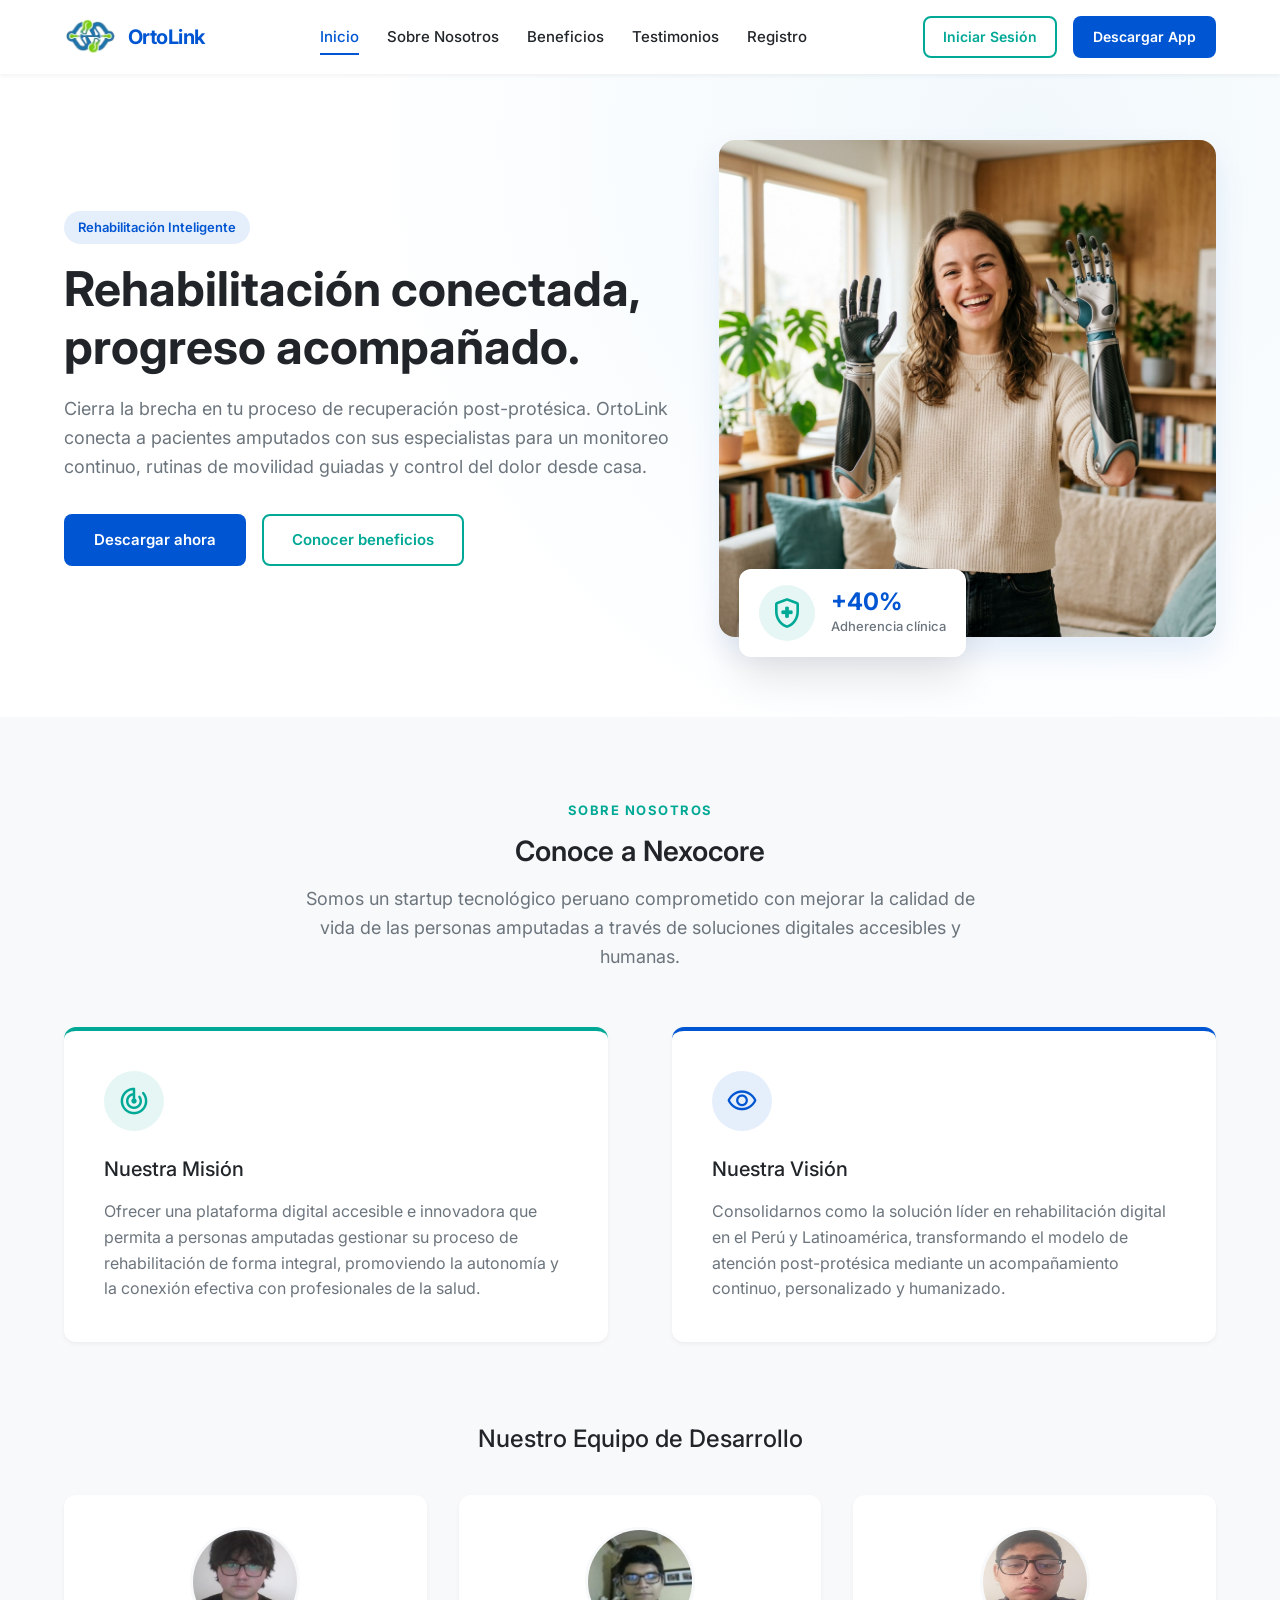
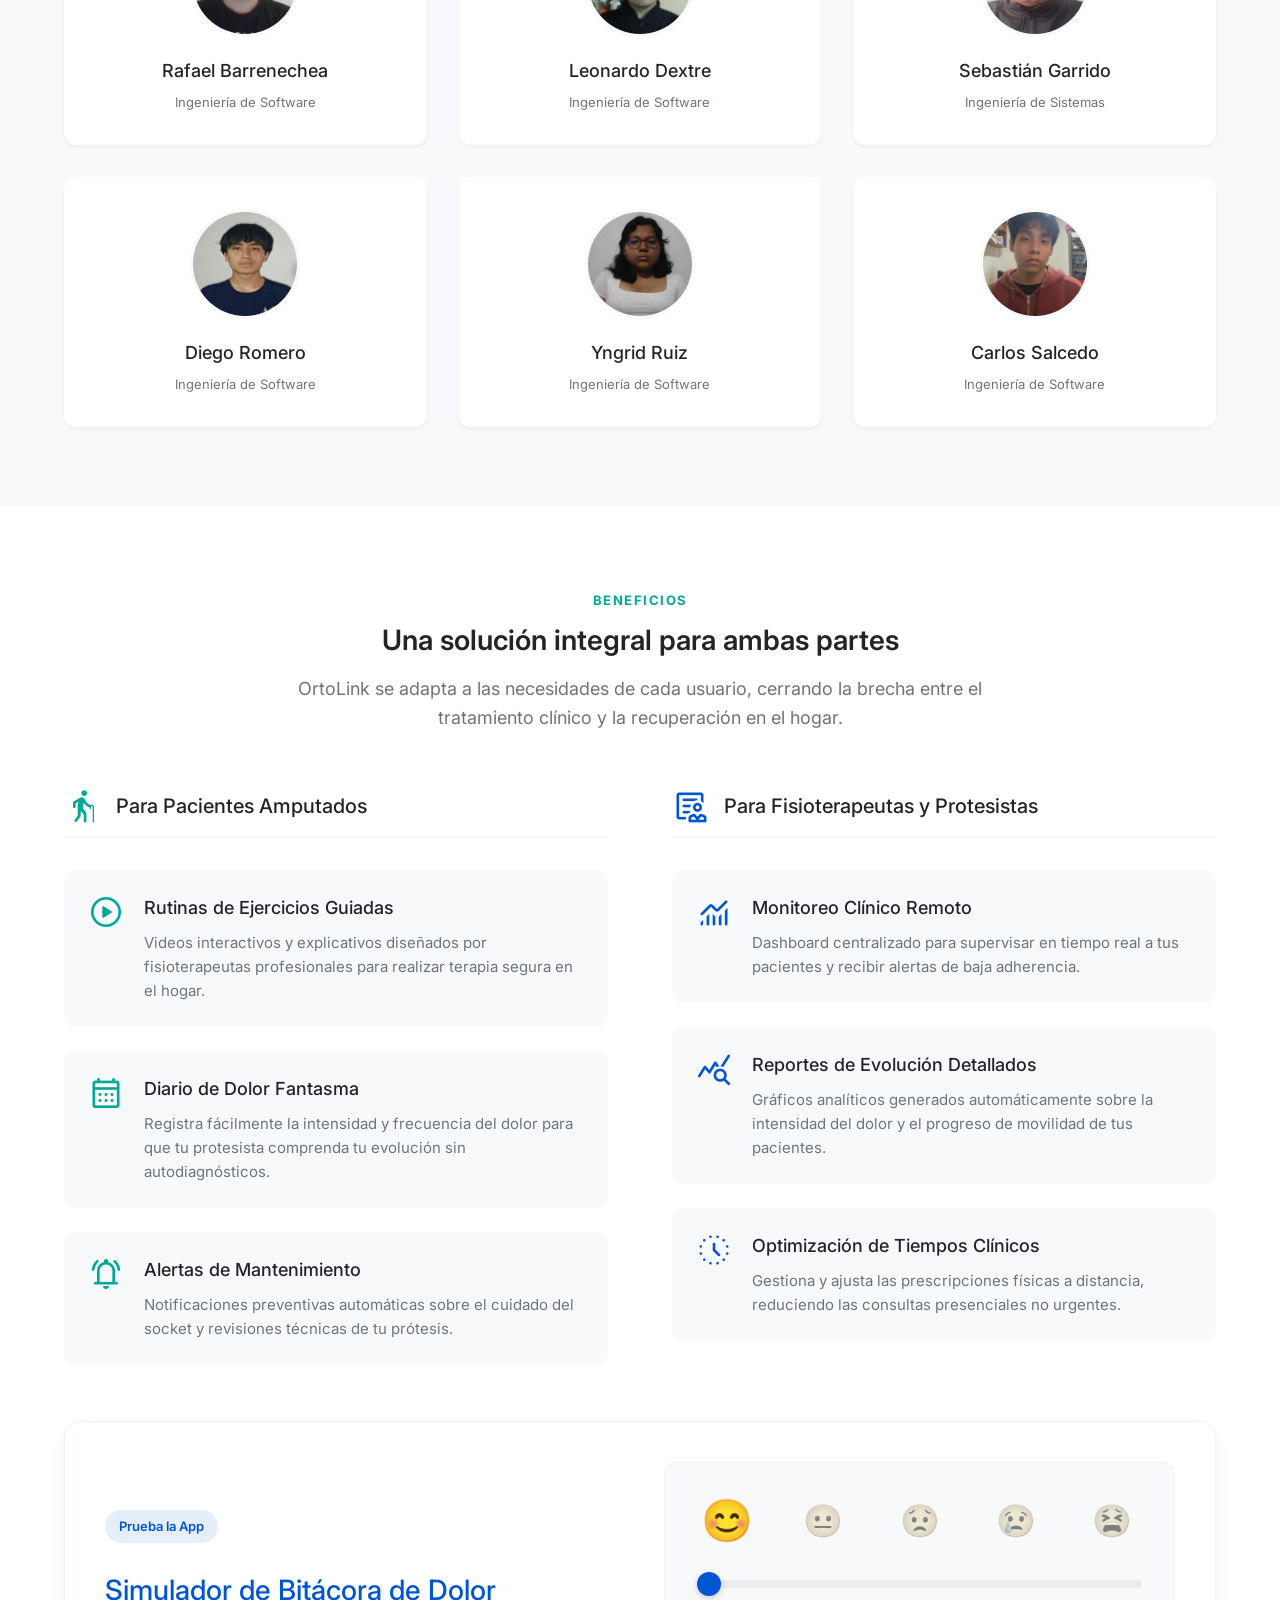
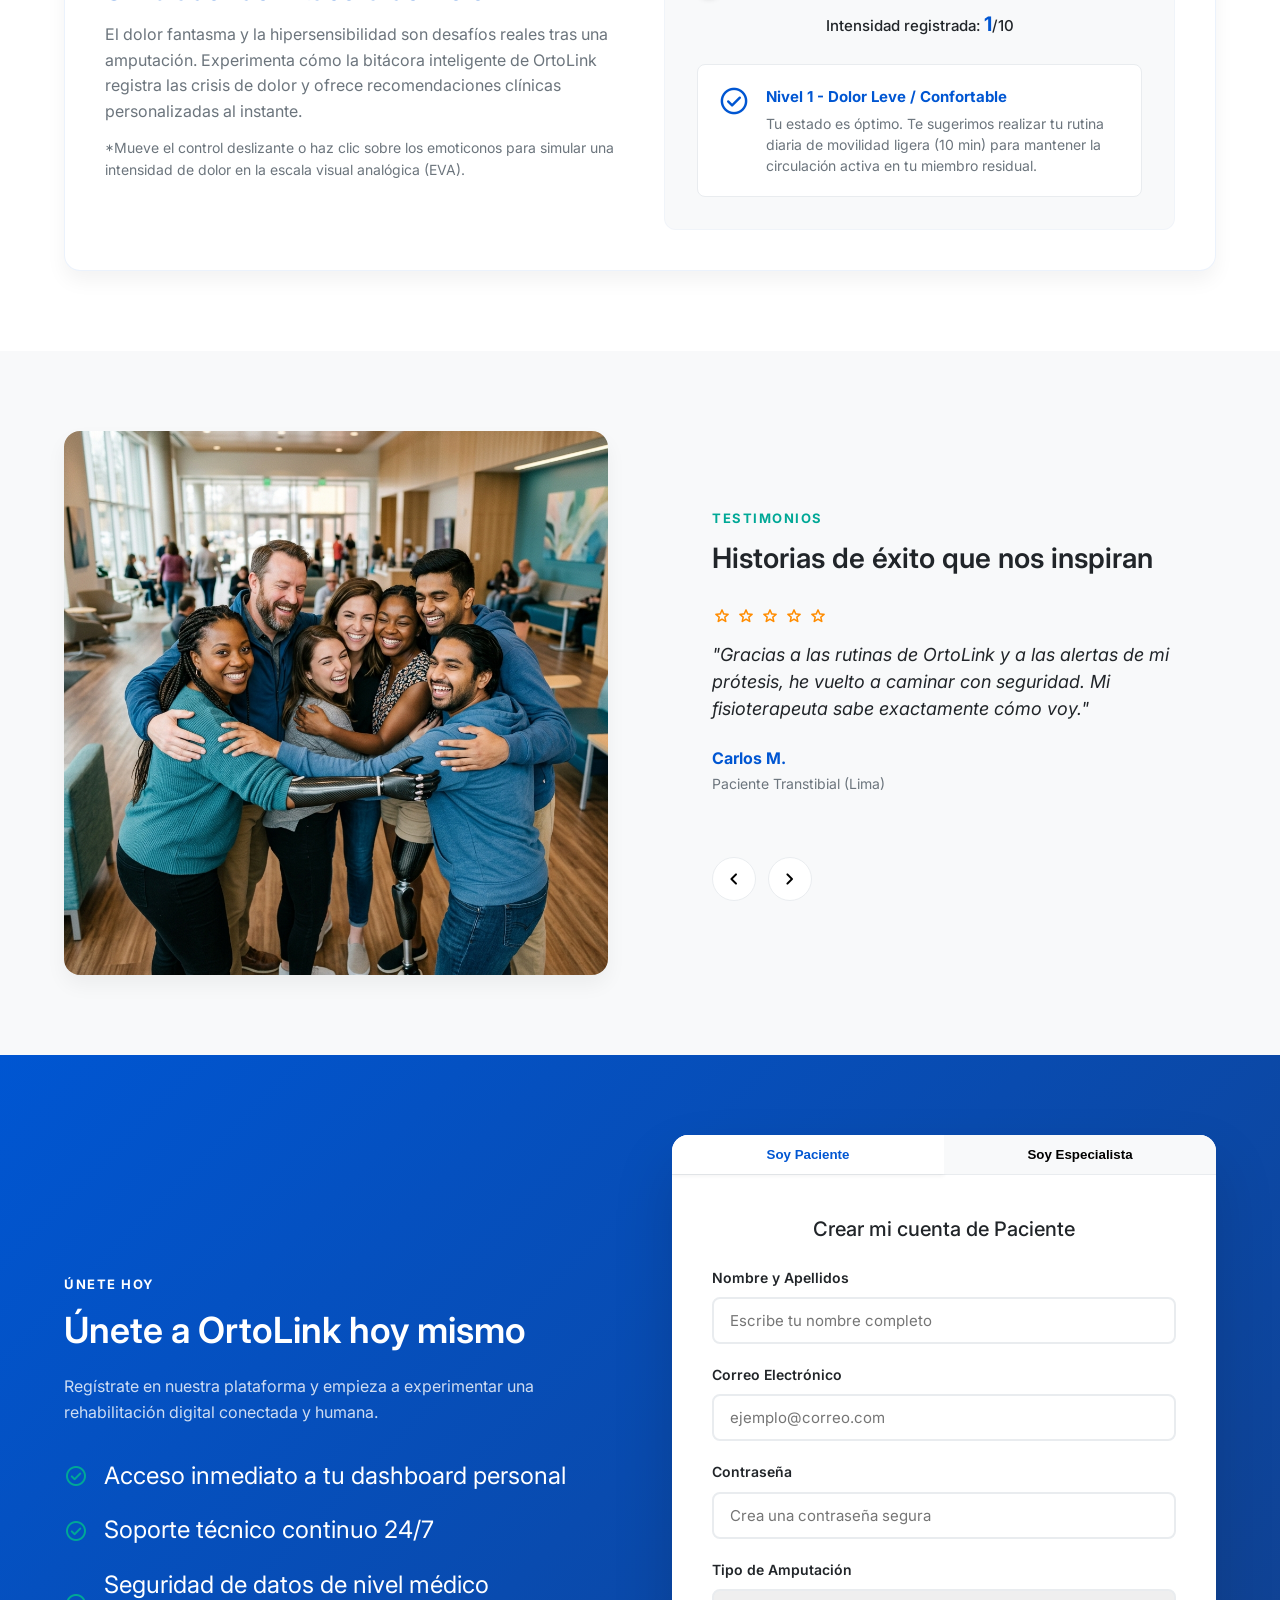
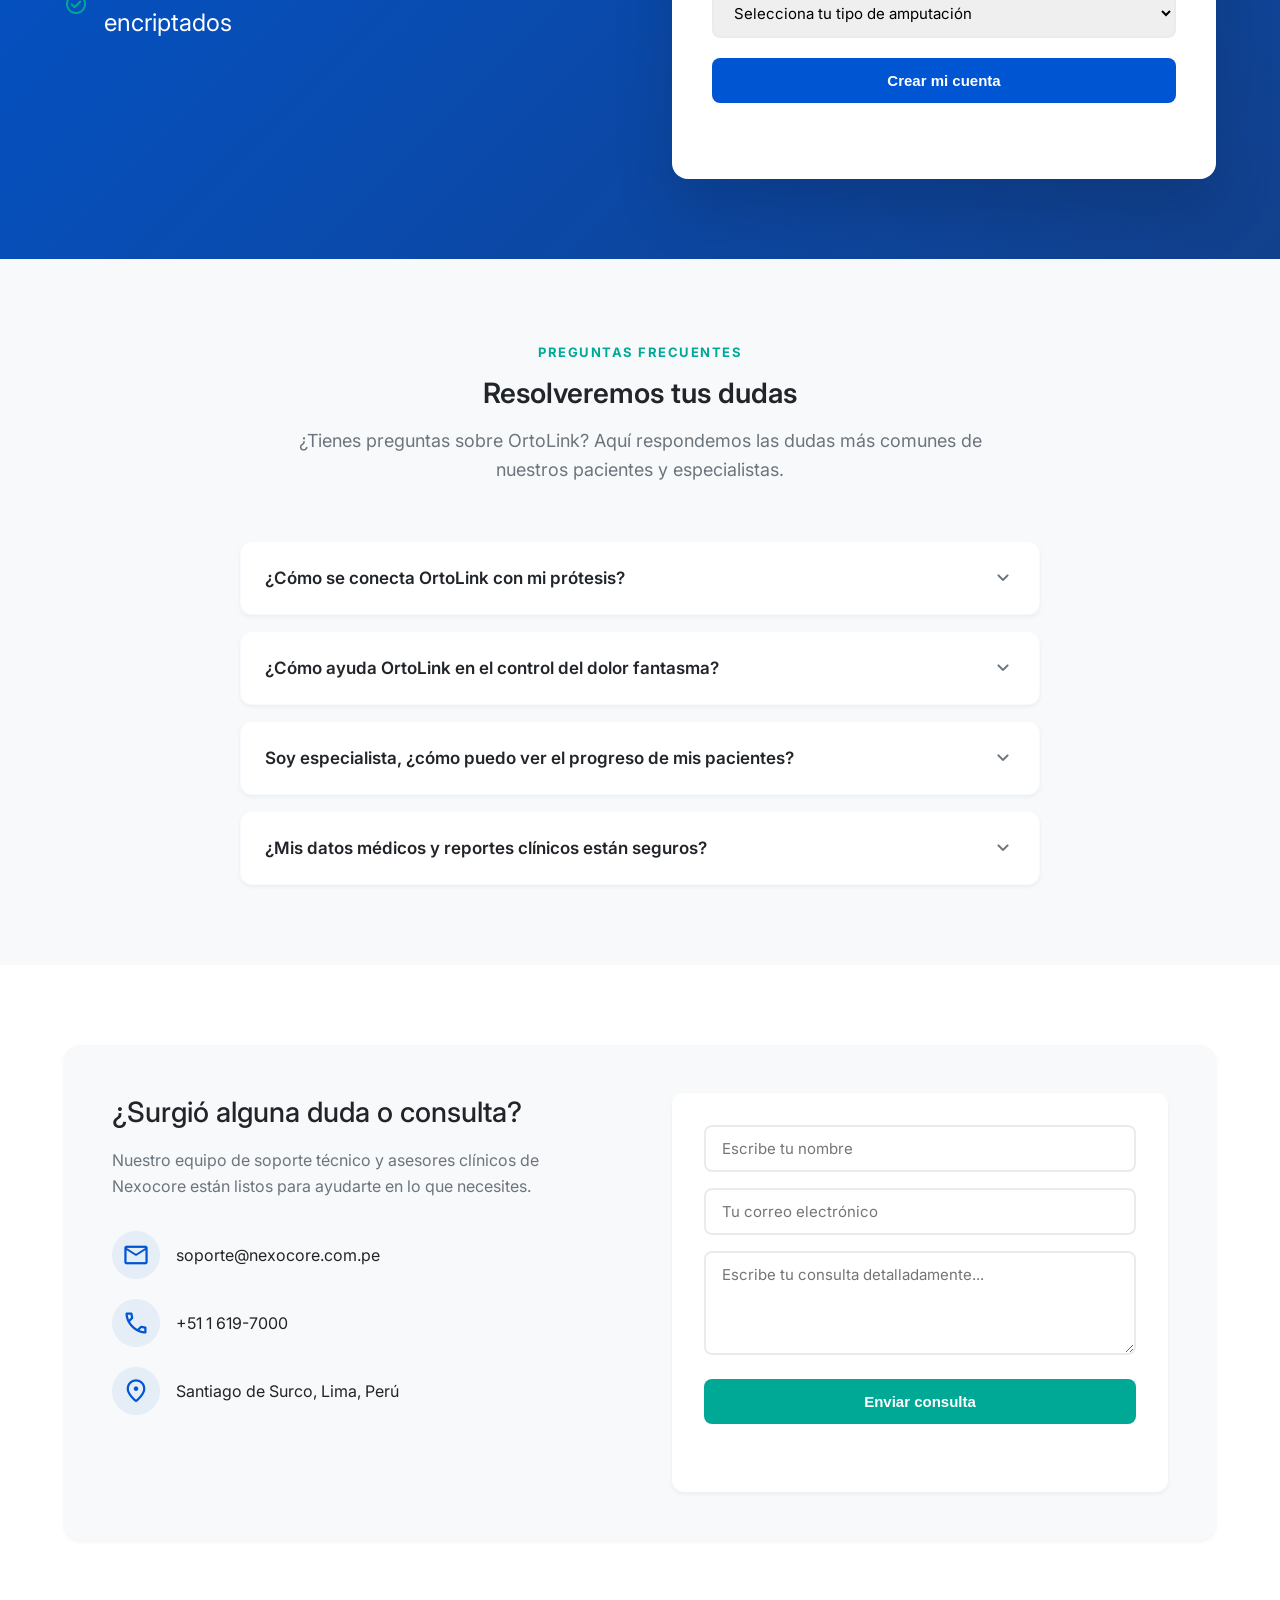
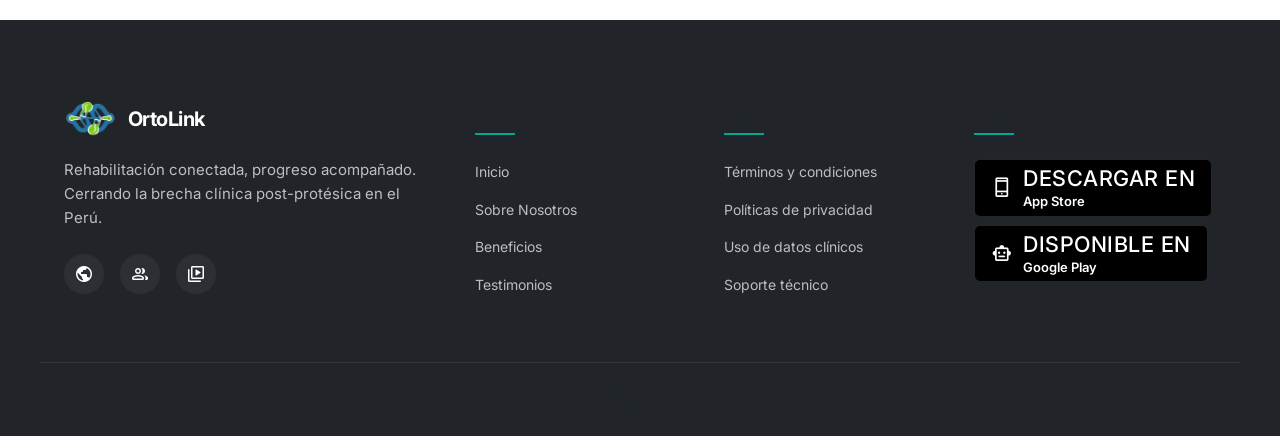
==== commit b36420f2: "Add files via upload" ====
--- a/index.html
+++ b/index.html
@@ -6,29 +6,24 @@
     <meta name="viewport" content="width=device-width, initial-scale=1.0">
     <title>OrtoLink - Rehabilitación conectada, progreso acompañado</title>
 
-    <!-- Meta tags para SEO -->
     <meta name="description"
         content="OrtoLink es la plataforma digital que conecta a pacientes amputados con especialistas en rehabilitación. Rutinas guiadas, diario de dolor y monitoreo remoto.">
     <meta name="keywords"
         content="rehabilitacion, protesis, amputados, dolor fantasma, telemedicina, ortopedia, fisioterapia, peru">
     <meta name="author" content="Nexocore">
 
-    <!-- Google Fonts: Inter -->
     <link rel="preconnect" href="https://fonts.googleapis.com">
     <link rel="preconnect" href="https://fonts.gstatic.com" crossorigin>
     <link href="https://fonts.googleapis.com/css2?family=Inter:wght@300;400;500;600;700&display=swap" rel="stylesheet">
 
-    <!-- Google Material Symbols Rounded -->
     <link rel="stylesheet"
         href="https://fonts.googleapis.com/css2?family=Material+Symbols+Rounded:opsz,wght,FILL,GRAD@24,400,0..1,0&display=swap" />
 
-    <!-- Estilos personalizados -->
     <link rel="stylesheet" href="css/style.css">
 </head>
 
 <body>
-
-    <!-- Cabecera / Barra de Navegación -->
+  
     <header class="main-header" id="header">
         <div class="header-container">
             <a href="#inicio" class="logo-area">
@@ -46,16 +41,17 @@
                 <a href="#beneficios" class="nav-link">Beneficios</a>
                 <a href="#testimonios" class="nav-link">Testimonios</a>
                 <a href="#registro" class="nav-link">Registro</a>
+                <a href="login.html" class="nav-link mobile-only-link">Iniciar Sesión</a>
                 <a href="#contacto" class="nav-link btn-secondary-nav">Contáctanos</a>
             </nav>
 
             <div class="header-actions">
+                <a href="login.html" class="btn btn-secondary-outline btn-sm" style="margin-right: 12px;">Iniciar Sesión</a>
                 <a href="#registro" class="btn btn-primary btn-sm">Descargar App</a>
             </div>
         </div>
     </header>
-
-    <!-- Sección Hero (Inicio) -->
+   
     <section class="hero-section" id="inicio">
         <div class="container hero-grid">
             <div class="hero-content fade-in">
@@ -86,8 +82,7 @@
             </div>
         </div>
     </section>
-
-    <!-- Sección Sobre Nosotros (Nexocore & Equipo) -->
+  
     <section class="about-section" id="sobre-nosotros">
         <div class="container">
             <div class="section-header text-center scroll-animate">
@@ -99,7 +94,6 @@
                 </p>
             </div>
 
-            <!-- Misión y Visión -->
             <div class="about-mv grid-2 scroll-animate">
                 <div class="mv-card mission">
                     <div class="mv-icon-wrapper">
@@ -125,11 +119,10 @@
                 </div>
             </div>
 
-            <!-- Integrantes del Equipo -->
             <div class="team-area scroll-animate">
                 <h3 class="team-title text-center">Nuestro Equipo de Desarrollo</h3>
                 <div class="team-grid">
-                    <!-- Integrante 1 -->
+                    
                     <div class="team-card">
                         <div class="avatar-wrapper">
                             <img src="images/Rafael Bustamante.jpeg" alt="Rafael Bustamante"
@@ -138,7 +131,7 @@
                         <h4>Rafael Barrenechea</h4>
                         <p class="career">Ingeniería de Software</p>
                     </div>
-                    <!-- Integrante 2 -->
+                    
                     <div class="team-card">
                         <div class="avatar-wrapper">
                             <img src="images/Leonardo Dextre.jpeg" alt="Leonardo Dextre" class="avatar-img">
@@ -146,7 +139,7 @@
                         <h4>Leonardo Dextre</h4>
                         <p class="career">Ingeniería de Software</p>
                     </div>
-                    <!-- Integrante 3 -->
+                    
                     <div class="team-card">
                         <div class="avatar-wrapper">
                             <img src="images/Sebastian Caleb.jpeg" alt="Sebastian Caleb" class="avatar-img">
@@ -154,7 +147,7 @@
                         <h4>Sebastián Garrido</h4>
                         <p class="career">Ingeniería de Sistemas</p>
                     </div>
-                    <!-- Integrante 4 -->
+                    
                     <div class="team-card">
                         <div class="avatar-wrapper">
                             <img src="images/Diego Sebastian.jpeg" alt="Diego Sebastian" class="avatar-img">
@@ -162,7 +155,7 @@
                         <h4>Diego Romero</h4>
                         <p class="career">Ingeniería de Software</p>
                     </div>
-                    <!-- Integrante 5 -->
+                    
                     <div class="team-card">
                         <div class="avatar-wrapper">
                             <img src="images/Yngrid Ruiz.jpeg" alt="Yngrid Ruiz" class="avatar-img">
@@ -170,7 +163,7 @@
                         <h4>Yngrid Ruiz</h4>
                         <p class="career">Ingeniería de Software</p>
                     </div>
-                    <!-- Integrante 6 -->
+                    
                     <div class="team-card">
                         <div class="avatar-wrapper">
                             <img src="images/Carlos Salcedo.jpeg" alt="Carlos Salcedo" class="avatar-img">
@@ -182,8 +175,7 @@
             </div>
         </div>
     </section>
-
-    <!-- Sección Beneficios Segmentados -->
+  
     <section class="benefits-section" id="beneficios">
         <div class="container">
             <div class="section-header text-center scroll-animate">
@@ -196,7 +188,7 @@
             </div>
 
             <div class="benefits-grid grid-2">
-                <!-- Columna Pacientes -->
+                
                 <div class="benefits-column scroll-animate">
                     <div class="column-title">
                         <span class="material-symbols-rounded text-teal">elderly</span>
@@ -236,7 +228,6 @@
                     </div>
                 </div>
 
-                <!-- Columna Especialistas -->
                 <div class="benefits-column scroll-animate">
                     <div class="column-title">
                         <span class="material-symbols-rounded text-blue">clinical_notes</span>
@@ -276,10 +267,51 @@
                     </div>
                 </div>
             </div>
+
+            <div class="interactive-demo-card scroll-animate" style="margin-top: 56px;">
+                <div class="demo-card-grid">
+                    <div class="demo-info">
+                        <span class="badge">Prueba la App</span>
+                        <h3>Simulador de Bitácora de Dolor</h3>
+                        <p>
+                            El dolor fantasma y la hipersensibilidad son desafíos reales tras una amputación. Experimenta cómo la bitácora inteligente de OrtoLink registra las crisis de dolor y ofrece recomendaciones clínicas personalizadas al instante.
+                        </p>
+                        <p style="margin-top: 12px; font-size: 0.875rem; color: var(--color-text-muted);">
+                            *Mueve el control deslizante o haz clic sobre los emoticonos para simular una intensidad de dolor en la escala visual analógica (EVA).
+                        </p>
+                    </div>
+                    
+                    <div class="demo-interactive">
+                        <div class="pain-scale-container" id="painScaleCard">
+                            <div class="pain-faces">
+                                <span class="face active" data-level="1" title="Dolor Leve">😊</span>
+                                <span class="face" data-level="3" title="Dolor Moderado">😐</span>
+                                <span class="face" data-level="5" title="Dolor Severo">😟</span>
+                                <span class="face" data-level="7" title="Dolor Muy Severo">😢</span>
+                                <span class="face" data-level="10" title="Dolor Insoportable">😫</span>
+                            </div>
+                            
+                            <div class="pain-slider-wrapper">
+                                <input type="range" id="painSlider" min="1" max="10" value="1" class="pain-slider" aria-label="Escala de dolor de 1 a 10">
+                                <div class="pain-value-display">
+                                    Intensidad registrada: <strong id="painValueDisplay">1</strong>/10
+                                </div>
+                            </div>
+                            
+                            <div class="pain-recommendation" id="painFeedbackBox">
+                                <span class="material-symbols-rounded" id="painFeedbackIcon">check_circle</span>
+                                <div>
+                                    <strong id="painFeedbackTitle">Nivel 1 - Dolor Leve / Confortable</strong>
+                                    <p id="painFeedbackDesc">Tu estado es óptimo. Te sugerimos realizar tu rutina diaria de movilidad ligera (10 min) para mantener la circulación activa en tu miembro residual.</p>
+                                </div>
+                            </div>
+                        </div>
+                    </div>
+                </div>
+            </div>
         </div>
     </section>
 
-    <!-- Sección Testimonios -->
     <section class="testimonials-section" id="testimonios">
         <div class="container grid-2 align-center">
             <div class="testimonials-media scroll-animate">
@@ -293,7 +325,7 @@
                 <h2>Historias de éxito que nos inspiran</h2>
 
                 <div class="testimonial-slider">
-                    <!-- Testimonio 1 -->
+                    
                     <div class="testimonial-item active">
                         <div class="rating">
                             <span class="material-symbols-rounded fill">star</span>
@@ -312,7 +344,6 @@
                         </div>
                     </div>
 
-                    <!-- Testimonio 2 -->
                     <div class="testimonial-item">
                         <div class="rating">
                             <span class="material-symbols-rounded fill">star</span>
@@ -332,7 +363,6 @@
                     </div>
                 </div>
 
-                <!-- Controles del Slider -->
                 <div class="slider-controls">
                     <button class="btn-ctrl" id="prevTestimonial" aria-label="Testimonio anterior">
                         <span class="material-symbols-rounded">chevron_left</span>
@@ -345,7 +375,6 @@
         </div>
     </section>
 
-    <!-- Sección Registro (Únete a OrtoLink hoy mismo) -->
     <section class="registration-section" id="registro">
         <div class="container grid-2 align-center">
             <div class="registration-info scroll-animate">
@@ -372,13 +401,12 @@
             </div>
 
             <div class="registration-form-container scroll-animate">
-                <!-- Toggler de rol de registro -->
+                
                 <div class="role-selector">
                     <button class="btn-role active" id="btnRolePatient">Soy Paciente</button>
                     <button class="btn-role" id="btnRoleSpecialist">Soy Especialista</button>
                 </div>
 
-                <!-- Formulario -->
                 <form id="regForm" class="reg-form">
                     <h3 id="formTitle">Crear mi cuenta de Paciente</h3>
 
@@ -398,7 +426,6 @@
                             minlength="6">
                     </div>
 
-                    <!-- Campo dinámico para Paciente -->
                     <div class="form-group" id="groupAmputation">
                         <label for="regAmputation">Tipo de Amputación</label>
                         <select id="regAmputation" required>
@@ -410,7 +437,6 @@
                         </select>
                     </div>
 
-                    <!-- Campos dinámicos para Especialista (ocultos por defecto) -->
                     <div class="form-group hidden" id="groupSpecialty">
                         <label for="regSpecialty">Especialidad</label>
                         <select id="regSpecialty">
@@ -434,8 +460,78 @@
             </div>
         </div>
     </section>
-
-    <!-- Sección de Consulta / Contacto -->
+    
+    <section class="faq-section" id="faqs">
+        <div class="container">
+            <div class="section-header text-center scroll-animate">
+                <span class="section-tag">Preguntas Frecuentes</span>
+                <h2>Resolveremos tus dudas</h2>
+                <p class="section-desc">
+                    ¿Tienes preguntas sobre OrtoLink? Aquí respondemos las dudas más comunes de nuestros pacientes y especialistas.
+                </p>
+            </div>
+
+            <div class="faq-accordion-container scroll-animate">
+                
+                <div class="faq-item">
+                    <button class="faq-question" aria-expanded="false">
+                        <span>¿Cómo se conecta OrtoLink con mi prótesis?</span>
+                        <span class="material-symbols-rounded faq-arrow">expand_more</span>
+                    </button>
+                    <div class="faq-answer">
+                        <div class="faq-answer-inner">
+                            <p>
+                                OrtoLink no requiere una conexión física directa por cable ni sensores invasivos. La aplicación te permite registrar manualmente el estado y revisiones de tu prótesis y el socket. Además, el algoritmo de la plataforma genera alertas preventivas de mantenimiento basadas en tu tiempo de uso registrado y reportes de comodidad diaria.
+                            </p>
+                        </div>
+                    </div>
+                </div>
+
+                <div class="faq-item">
+                    <button class="faq-question" aria-expanded="false">
+                        <span>¿Cómo ayuda OrtoLink en el control del dolor fantasma?</span>
+                        <span class="material-symbols-rounded faq-arrow">expand_more</span>
+                    </button>
+                    <div class="faq-answer">
+                        <div class="faq-answer-inner">
+                            <p>
+                                La plataforma cuenta con un Diario de Dolor Fantasma digital. Los pacientes pueden registrar la intensidad (escala 1-10), frecuencia y tipo de molestia que experimentan. El sistema analiza esta información, ofrece técnicas inmediatas de alivio basadas en evidencia clínica (como ejercicios de respiración, masajes o terapia de espejo) y envía un reporte automatizado a su especialista tratante para ajustar el tratamiento físico.
+                            </p>
+                        </div>
+                    </div>
+                </div>
+
+                <div class="faq-item">
+                    <button class="faq-question" aria-expanded="false">
+                        <span>Soy especialista, ¿cómo puedo ver el progreso de mis pacientes?</span>
+                        <span class="material-symbols-rounded faq-arrow">expand_more</span>
+                    </button>
+                    <div class="faq-answer">
+                        <div class="faq-answer-inner">
+                            <p>
+                                Al registrarte como especialista y ser verificado por nuestro equipo médico, accedes a un panel de control clínico (Dashboard). Desde allí puedes visualizar en tiempo real gráficos sobre la adherencia a los ejercicios de tus pacientes, la curva de dolor fantasma y alertas en caso de que algún paciente reporte una disminución significativa en su movilidad o confort del socket.
+                            </p>
+                        </div>
+                    </div>
+                </div>
+
+                <div class="faq-item">
+                    <button class="faq-question" aria-expanded="false">
+                        <span>¿Mis datos médicos y reportes clínicos están seguros?</span>
+                        <span class="material-symbols-rounded faq-arrow">expand_more</span>
+                    </button>
+                    <div class="faq-answer">
+                        <div class="faq-answer-inner">
+                            <p>
+                                Absolutamente. En Nexocore nos tomamos muy en serio la privacidad clínica. Toda la información personal y los reportes de salud registrados en OrtoLink están encriptados de extremo a extremo y son almacenados bajo normativas de seguridad de nivel médico (cumpliendo con estándares internacionales de protección de datos de salud), garantizando que solo tú y tu especialista autorizado puedan verlos.
+                            </p>
+                        </div>
+                    </div>
+                </div>
+            </div>
+        </div>
+    </section>
+
     <section class="contact-section" id="contacto">
         <div class="container">
             <div class="contact-card scroll-animate">
@@ -481,8 +577,7 @@
             </div>
         </div>
     </section>
-
-    <!-- Pie de Página (Footer) -->
+   
     <footer class="main-footer">
         <div class="container footer-grid">
             <div class="footer-brand">
@@ -513,10 +608,10 @@
             <div class="footer-links">
                 <h4>Legal y Términos</h4>
                 <ul>
-                    <li><a href="#">Términos y condiciones</a></li>
-                    <li><a href="#">Políticas de privacidad</a></li>
-                    <li><a href="#">Uso de datos clínicos</a></li>
-                    <li><a href="#">Soporte técnico</a></li>
+                    <li><a href="#" class="legal-link" data-legal="terms">Términos y condiciones</a></li>
+                    <li><a href="#" class="legal-link" data-legal="privacy">Políticas de privacidad</a></li>
+                    <li><a href="#" class="legal-link" data-legal="data">Uso de datos clínicos</a></li>
+                    <li><a href="#" class="legal-link" data-legal="support">Soporte técnico</a></li>
                 </ul>
             </div>
 
@@ -546,7 +641,22 @@
         </div>
     </footer>
 
-    <!-- Script de interactividad -->
+    <div class="modal-overlay hidden" id="legalModal">
+        <div class="modal-card">
+            <button class="modal-close" id="btnCloseLegal" aria-label="Cerrar modal">
+                <span class="material-symbols-rounded">close</span>
+            </button>
+            <div class="modal-header-login">
+                <span class="material-symbols-rounded" id="legalIcon">policy</span>
+                <h3 id="legalTitle">Documento Legal</h3>
+            </div>
+            <div class="legal-content-body" id="legalContent">
+                
+            </div>
+            <button class="btn btn-primary" id="btnAcceptLegal" style="width: 100%;">Cerrar y Aceptar</button>
+        </div>
+    </div>
+   
     <script src="js/script.js"></script>
 </body>
 
--- a/css/style.css
+++ b/css/style.css
@@ -1,1206 +1,1707 @@
-/* ==========================================
-   SISTEMA DE DISEÑO Y VARIABLES DE ORTOLINK
-   ========================================== */
-:root {
-    /* Paleta de Colores Oficial (Sección 4.1.2) */
-    --color-primary: #0056D2;        /* Azul Médico */
-    --color-secondary: #00A896;      /* Verde Teal */
-    --color-accent: #FF8C00;         /* Naranja Cálido */
-    --color-info: #4DA8DA;           /* Celeste Claro */
-    
-    /* Colores Neutros */
-    --color-white: #FFFFFF;
-    --color-bg-light: #F8F9FA;
-    --color-text-muted: #6C757D;
-    --color-text-dark: #212529;
-    
-    /* Estados y Sombras */
-    --color-hover-dark: #12408c;
-    --color-hover-teal: #008f7f;
-    --color-disabled: #E9ECEF;
-    --shadow-sm: 0 2px 4px rgba(0, 0, 0, 0.05);
-    --shadow-md: 0 10px 20px rgba(0, 0, 0, 0.05);
-    --shadow-lg: 0 15px 30px rgba(0, 86, 210, 0.1);
-    
-    /* Tipografía y Espaciado (8px Grid) */
-    --font-main: 'Inter', sans-serif;
-    --radius-btn: 8px;
-    --radius-card: 12px;
-    --radius-modal: 16px;
-    
-    --transition-smooth: all 0.3s cubic-bezier(0.25, 0.8, 0.25, 1);
-}
-
-/* ==========================================
-   RESET Y ESTILOS GENERALES
-   ========================================== */
-* {
-    margin: 0;
-    padding: 0;
-    box-sizing: border-box;
-}
-
-html {
-    scroll-behavior: smooth;
-    font-size: 16px;
-}
-
-body {
-    font-family: var(--font-main);
-    color: var(--color-text-dark);
-    background-color: var(--color-white);
-    line-height: 1.6;
-    overflow-x: hidden;
-}
-
-a {
-    text-decoration: none;
-    color: inherit;
-    transition: var(--transition-smooth);
-}
-
-ul {
-    list-style: none;
-}
-
-img {
-    max-width: 100%;
-    height: auto;
-    display: block;
-}
-
-/* Rejilla y Contenedores */
-.container {
-    width: 100%;
-    max-width: 1200px;
-    margin: 0 auto;
-    padding: 0 24px;
-}
-
-.grid-2 {
-    display: grid;
-    grid-template-columns: 1fr;
-    gap: 40px;
-}
-
-@media (min-width: 992px) {
-    .grid-2 {
-        grid-template-columns: 1fr 1fr;
-        gap: 64px;
-    }
-}
-
-.align-center {
-    align-items: center;
-}
-
-.text-center {
-    text-center: center;
-    text-align: center;
-}
-
-/* ==========================================
-   TIPOGRAFÍA (Jerarquía de la pág. 89)
-   ========================================== */
-h1 {
-    font-size: 2.25rem; /* 36px - 40px */
-    font-weight: 700;
-    line-height: 1.2;
-    color: var(--color-text-dark);
-}
-
-h2 {
-    font-size: 1.75rem; /* 28px */
-    font-weight: 600;
-    line-height: 1.3;
-    color: var(--color-text-dark);
-}
-
-h3 {
-    font-size: 1.25rem; /* 20px */
-    font-weight: 500;
-    line-height: 1.4;
-    color: var(--color-text-dark);
-}
-
-h4 {
-    font-size: 1.125rem; /* 18px */
-    font-weight: 500;
-    color: var(--color-text-dark);
-}
-
-p {
-    font-size: 1rem; /* 16px */
-    font-weight: 400;
-    color: var(--color-text-dark);
-}
-
-.text-white {
-    color: var(--color-white) !important;
-}
-
-.text-white-muted {
-    color: rgba(255, 255, 255, 0.8) !important;
-}
-
-.text-teal {
-    color: var(--color-secondary) !important;
-}
-
-.text-blue {
-    color: var(--color-primary) !important;
-}
-
-/* ==========================================
-   COMPONENTES: BOTONES Y ELEMENTOS COMUNES
-   ========================================== */
-.btn {
-    display: inline-flex;
-    align-items: center;
-    justify-content: center;
-    font-weight: 600;
-    font-size: 0.938rem;
-    padding: 12px 28px;
-    border-radius: var(--radius-btn);
-    border: 2px solid transparent;
-    cursor: pointer;
-    transition: var(--transition-smooth);
-    text-align: center;
-}
-
-.btn-sm {
-    padding: 8px 18px;
-    font-size: 0.875rem;
-}
-
-.btn-block {
-    display: flex;
-    width: 100%;
-}
-
-.btn-primary {
-    background-color: var(--color-primary);
-    color: var(--color-white);
-}
-
-.btn-primary:hover {
-    background-color: var(--color-hover-dark);
-    transform: translateY(-2px);
-    box-shadow: 0 4px 10px rgba(0, 86, 210, 0.2);
-}
-
-.btn-secondary {
-    background-color: var(--color-secondary);
-    color: var(--color-white);
-}
-
-.btn-secondary:hover {
-    background-color: var(--color-hover-teal);
-    transform: translateY(-2px);
-    box-shadow: 0 4px 10px rgba(0, 168, 150, 0.2);
-}
-
-.btn-secondary-outline {
-    background-color: transparent;
-    border-color: var(--color-secondary);
-    color: var(--color-secondary);
-}
-
-.btn-secondary-outline:hover {
-    background-color: var(--color-secondary);
-    color: var(--color-white);
-    transform: translateY(-2px);
-}
-
-.btn-role {
-    flex: 1;
-    padding: 12px;
-    background-color: var(--color-bg-light);
-    border: none;
-    font-weight: 600;
-    cursor: pointer;
-    transition: var(--transition-smooth);
-}
-
-.btn-role.active {
-    background-color: var(--color-white);
-    color: var(--color-primary);
-    box-shadow: var(--shadow-sm);
-}
-
-/* Badges e Identificadores */
-.badge {
-    display: inline-block;
-    padding: 6px 14px;
-    background-color: rgba(0, 86, 210, 0.1);
-    color: var(--color-primary);
-    font-size: 0.813rem;
-    font-weight: 600;
-    border-radius: 50px;
-    margin-bottom: 16px;
-}
-
-.section-tag {
-    display: inline-block;
-    font-size: 0.813rem;
-    font-weight: 700;
-    text-transform: uppercase;
-    letter-spacing: 1.5px;
-    color: var(--color-secondary);
-    margin-bottom: 12px;
-}
-
-.section-desc {
-    font-size: 1.125rem;
-    color: var(--color-text-muted);
-    max-width: 700px;
-    margin: 16px auto 0;
-}
-
-/* ==========================================
-   HEADER (BARRA DE NAVEGACIÓN STICKY)
-   ========================================== */
-.main-header {
-    position: fixed;
-    top: 0;
-    left: 0;
-    width: 100%;
-    z-index: 1000;
-    background-color: rgba(255, 255, 255, 0.95);
-    backdrop-filter: blur(10px);
-    box-shadow: var(--shadow-sm);
-    transition: var(--transition-smooth);
-    padding: 16px 0;
-}
-
-.main-header.scrolled {
-    padding: 10px 0;
-    background-color: var(--color-white);
-}
-
-.header-container {
-    display: flex;
-    align-items: center;
-    justify-content: space-between;
-    width: 100%;
-    max-width: 1200px;
-    margin: 0 auto;
-    padding: 0 24px;
-}
-
-.logo-area {
-    display: flex;
-    align-items: center;
-    gap: 12px;
-}
-
-.logo-img {
-    height: 38px;
-    width: auto;
-}
-
-.logo-text {
-    font-weight: 700;
-    font-size: 1.25rem;
-    letter-spacing: -0.5px;
-    color: var(--color-primary);
-}
-
-.logo-area.text-white .logo-text {
-    color: var(--color-white);
-}
-
-.nav-menu {
-    display: flex;
-    align-items: center;
-    gap: 28px;
-}
-
-.nav-link {
-    font-size: 0.938rem;
-    font-weight: 500;
-    color: var(--color-text-dark);
-    position: relative;
-    padding: 6px 0;
-}
-
-.nav-link:hover,
-.nav-link.active {
-    color: var(--color-primary);
-}
-
-.nav-link::after {
-    content: '';
-    position: absolute;
-    bottom: 0;
-    left: 0;
-    width: 0;
-    height: 2px;
-    background-color: var(--color-primary);
-    transition: var(--transition-smooth);
-}
-
-.nav-link.active::after,
-.nav-link:hover::after {
-    width: 100%;
-}
-
-.btn-secondary-nav {
-    display: none; /* Solo visible en menú móvil */
-}
-
-.mobile-menu-toggle {
-    display: none;
-    background: none;
-    border: none;
-    cursor: pointer;
-    color: var(--color-text-dark);
-}
-
-.mobile-menu-toggle span {
-    font-size: 2rem;
-}
-
-@media (max-width: 991px) {
-    .header-actions {
-        display: none;
-    }
-    
-    .mobile-menu-toggle {
-        display: block;
-    }
-    
-    .nav-menu {
-        position: fixed;
-        top: 70px;
-        left: -100%;
-        width: 100%;
-        height: calc(100vh - 70px);
-        background-color: var(--color-white);
-        flex-direction: column;
-        align-items: flex-start;
-        padding: 40px 24px;
-        gap: 24px;
-        transition: var(--transition-smooth);
-        box-shadow: 0 10px 15px rgba(0, 0, 0, 0.05);
-        overflow-y: auto;
-    }
-    
-    .nav-menu.active {
-        left: 0;
-    }
-    
-    .nav-link {
-        font-size: 1.125rem;
-        width: 100%;
-        padding: 10px 0;
-        border-bottom: 1px solid var(--color-bg-light);
-    }
-    
-    .btn-secondary-nav {
-        display: block;
-        color: var(--color-primary);
-        font-weight: 600;
-        border: 2px solid var(--color-primary);
-        border-radius: var(--radius-btn);
-        padding: 10px 20px;
-        text-align: center;
-    }
-    
-    .nav-link::after {
-        display: none;
-    }
-}
-
-/* ==========================================
-   SECCIÓN HERO (INICIO)
-   ========================================== */
-.hero-section {
-    padding-top: 140px;
-    padding-bottom: 80px;
-    background: radial-gradient(circle at 80% 20%, rgba(77, 168, 218, 0.08) 0%, rgba(255, 255, 255, 0) 60%);
-}
-
-.hero-grid {
-    display: grid;
-    grid-template-columns: 1fr;
-    gap: 48px;
-    align-items: center;
-}
-
-@media (min-width: 992px) {
-    .hero-grid {
-        grid-template-columns: 1.1fr 0.9fr;
-    }
-}
-
-.hero-title {
-    font-size: 2.5rem;
-    margin-bottom: 20px;
-}
-
-@media (min-width: 992px) {
-    .hero-title {
-        font-size: 3rem;
-    }
-}
-
-.hero-subtitle {
-    font-size: 1.125rem;
-    color: var(--color-text-muted);
-    margin-bottom: 32px;
-}
-
-.hero-actions {
-    display: flex;
-    flex-wrap: wrap;
-    gap: 16px;
-}
-
-.hero-image-wrapper {
-    position: relative;
-    border-radius: var(--radius-modal);
-    overflow: visible;
-}
-
-.hero-img {
-    border-radius: var(--radius-modal);
-    box-shadow: var(--shadow-lg);
-    width: 100%;
-}
-
-.experience-card {
-    position: absolute;
-    bottom: -20px;
-    left: 20px;
-    background-color: var(--color-white);
-    padding: 16px 20px;
-    border-radius: var(--radius-card);
-    box-shadow: 0 20px 40px rgba(0, 0, 0, 0.1);
-    display: flex;
-    align-items: center;
-    gap: 16px;
-    animation: float 4s ease-in-out infinite;
-}
-
-.icon-badge {
-    font-size: 2.25rem;
-    color: var(--color-secondary);
-    background-color: rgba(0, 168, 150, 0.1);
-    padding: 10px;
-    border-radius: 50%;
-}
-
-.experience-text {
-    display: flex;
-    flex-direction: column;
-}
-
-.experience-text strong {
-    font-size: 1.5rem;
-    color: var(--color-primary);
-    line-height: 1.1;
-}
-
-.experience-text span {
-    font-size: 0.813rem;
-    color: var(--color-text-muted);
-    font-weight: 500;
-}
-
-@keyframes float {
-    0% { transform: translateY(0px); }
-    50% { transform: translateY(-10px); }
-    100% { transform: translateY(0px); }
-}
-
-/* ==========================================
-   SECCIÓN SOBRE NOSOTROS (NEXOCORE)
-   ========================================== */
-.about-section {
-    padding: 80px 0;
-    background-color: var(--color-bg-light);
-}
-
-.section-header {
-    margin-bottom: 56px;
-}
-
-.about-mv {
-    margin-bottom: 64px;
-}
-
-.mv-card {
-    background-color: var(--color-white);
-    padding: 40px;
-    border-radius: var(--radius-card);
-    box-shadow: var(--shadow-sm);
-    transition: var(--transition-smooth);
-    border-top: 4px solid transparent;
-}
-
-.mv-card:hover {
-    transform: translateY(-5px);
-    box-shadow: var(--shadow-md);
-}
-
-.mv-card.mission {
-    border-top-color: var(--color-secondary);
-}
-
-.mv-card.vision {
-    border-top-color: var(--color-primary);
-}
-
-.mv-icon-wrapper {
-    display: inline-flex;
-    align-items: center;
-    justify-content: center;
-    width: 60px;
-    height: 60px;
-    border-radius: 50%;
-    margin-bottom: 24px;
-}
-
-.mission .mv-icon-wrapper {
-    background-color: rgba(0, 168, 150, 0.1);
-    color: var(--color-secondary);
-}
-
-.vision .mv-icon-wrapper {
-    background-color: rgba(0, 86, 210, 0.1);
-    color: var(--color-primary);
-}
-
-.mv-icon-wrapper span {
-    font-size: 2rem;
-}
-
-.mv-card h3 {
-    margin-bottom: 16px;
-}
-
-.mv-card p {
-    color: var(--color-text-muted);
-}
-
-/* Integrantes del Equipo */
-.team-area {
-    margin-top: 80px;
-}
-
-.team-title {
-    margin-bottom: 40px;
-    font-size: 1.5rem;
-}
-
-.team-grid {
-    display: grid;
-    grid-template-columns: repeat(auto-fill, minmax(280px, 1fr));
-    gap: 32px;
-}
-
-.team-card {
-    background-color: var(--color-white);
-    padding: 32px 24px;
-    border-radius: var(--radius-card);
-    box-shadow: var(--shadow-sm);
-    text-align: center;
-    transition: var(--transition-smooth);
-}
-
-.team-card:hover {
-    transform: translateY(-5px);
-    box-shadow: var(--shadow-md);
-}
-
-.avatar-wrapper {
-    width: 110px;
-    height: 110px;
-    border-radius: 50%;
-    margin: 0 auto 20px;
-    overflow: hidden;
-    border: 3px solid var(--color-bg-light);
-}
-
-.avatar-img {
-    width: 100%;
-    height: 100%;
-    object-fit: cover;
-}
-
-.team-card h4 {
-    margin-bottom: 6px;
-}
-
-.team-card .role {
-    font-size: 0.875rem;
-    font-weight: 600;
-    color: var(--color-primary);
-    margin-bottom: 4px;
-}
-
-.team-card .career {
-    font-size: 0.813rem;
-    color: var(--color-text-muted);
-}
-
-/* ==========================================
-   SECCIÓN BENEFICIOS SEGMENTADOS
-   ========================================== */
-.benefits-section {
-    padding: 80px 0;
-}
-
-.benefits-column {
-    background-color: var(--color-white);
-}
-
-.column-title {
-    display: flex;
-    align-items: center;
-    gap: 16px;
-    margin-bottom: 32px;
-    padding-bottom: 12px;
-    border-bottom: 2px solid var(--color-bg-light);
-}
-
-.column-title span {
-    font-size: 2.25rem;
-}
-
-.cards-list {
-    display: flex;
-    flex-direction: column;
-    gap: 24px;
-}
-
-.benefit-card {
-    display: flex;
-    gap: 20px;
-    padding: 24px;
-    border-radius: var(--radius-card);
-    background-color: var(--color-bg-light);
-    transition: var(--transition-smooth);
-}
-
-.benefit-card:hover {
-    background-color: var(--color-white);
-    transform: translateX(5px);
-    box-shadow: var(--shadow-md);
-}
-
-.card-icon {
-    display: flex;
-    align-items: flex-start;
-}
-
-.card-icon span {
-    font-size: 2.25rem;
-    color: var(--color-primary);
-}
-
-.benefits-column:first-child .card-icon span {
-    color: var(--color-secondary);
-}
-
-.card-info h4 {
-    margin-bottom: 8px;
-}
-
-.card-info p {
-    color: var(--color-text-muted);
-    font-size: 0.938rem;
-}
-
-/* ==========================================
-   SECCIÓN TESTIMONIOS
-   ========================================== */
-.testimonials-section {
-    padding: 80px 0;
-    background-color: var(--color-bg-light);
-}
-
-.testimonial-image-wrapper {
-    border-radius: var(--radius-modal);
-    overflow: hidden;
-    box-shadow: var(--shadow-md);
-}
-
-.testimonial-img {
-    width: 100%;
-}
-
-.testimonials-content {
-    padding-left: 0;
-}
-
-@media (min-width: 992px) {
-    .testimonials-content {
-        padding-left: 40px;
-    }
-}
-
-.testimonials-content h2 {
-    margin-bottom: 28px;
-}
-
-.testimonial-slider {
-    position: relative;
-    min-height: 220px;
-}
-
-.testimonial-item {
-    position: absolute;
-    top: 0;
-    left: 0;
-    width: 100%;
-    opacity: 0;
-    visibility: hidden;
-    transition: opacity 0.5s ease, visibility 0.5s ease;
-}
-
-.testimonial-item.active {
-    position: relative;
-    opacity: 1;
-    visibility: visible;
-}
-
-.rating {
-    display: flex;
-    gap: 4px;
-    margin-bottom: 16px;
-}
-
-.rating span {
-    color: var(--color-accent);
-    font-size: 1.25rem;
-}
-
-.quote {
-    font-size: 1.125rem;
-    font-style: italic;
-    color: var(--color-text-dark);
-    margin-bottom: 24px;
-    line-height: 1.5;
-}
-
-.author strong {
-    display: block;
-    font-size: 1rem;
-    color: var(--color-primary);
-}
-
-.author span {
-    font-size: 0.875rem;
-    color: var(--color-text-muted);
-}
-
-.slider-controls {
-    display: flex;
-    gap: 12px;
-    margin-top: 32px;
-}
-
-.btn-ctrl {
-    display: inline-flex;
-    align-items: center;
-    justify-content: center;
-    width: 44px;
-    height: 44px;
-    border-radius: 50%;
-    background-color: var(--color-white);
-    border: 1px solid var(--color-disabled);
-    cursor: pointer;
-    transition: var(--transition-smooth);
-}
-
-.btn-ctrl:hover {
-    background-color: var(--color-primary);
-    color: var(--color-white);
-    border-color: var(--color-primary);
-}
-
-.btn-ctrl span {
-    font-size: 1.5rem;
-}
-
-/* ==========================================
-   SECCIÓN REGISTRO (ÚNETE A ORTOLINK)
-   ========================================== */
-.registration-section {
-    padding: 80px 0;
-    background: linear-gradient(135deg, var(--color-primary) 0%, var(--color-hover-dark) 100%);
-}
-
-.registration-info h2 {
-    font-size: 2.25rem;
-    margin-bottom: 20px;
-}
-
-.reg-benefits-list {
-    margin-top: 32px;
-    display: flex;
-    flex-direction: column;
-    gap: 16px;
-}
-
-.reg-benefit-item {
-    display: flex;
-    align-items: center;
-    gap: 16px;
-}
-
-.reg-benefit-item span {
-    font-size: 1.5rem;
-}
-
-/* Contenedor del Formulario */
-.registration-form-container {
-    background-color: var(--color-white);
-    border-radius: var(--radius-modal);
-    overflow: hidden;
-    box-shadow: 0 30px 60px rgba(0, 0, 0, 0.15);
-}
-
-.role-selector {
-    display: flex;
-    border-bottom: 1px solid var(--color-disabled);
-}
-
-.reg-form {
-    padding: 40px;
-}
-
-.reg-form h3 {
-    margin-bottom: 24px;
-    text-align: center;
-}
-
-.form-group {
-    margin-bottom: 20px;
-}
-
-.form-group.hidden {
-    display: none;
-}
-
-.form-group label {
-    display: block;
-    font-size: 0.875rem;
-    font-weight: 600;
-    margin-bottom: 8px;
-    color: var(--color-text-dark);
-}
-
-.form-group input,
-.form-group select,
-.form-group textarea {
-    width: 100%;
-    padding: 12px 16px;
-    border-radius: var(--radius-btn);
-    border: 2px solid var(--color-disabled);
-    font-family: var(--font-main);
-    font-size: 0.938rem;
-    outline: none;
-    transition: var(--transition-smooth);
-}
-
-.form-group input:focus,
-.form-group select:focus,
-.form-group textarea:focus {
-    border-color: var(--color-primary);
-    box-shadow: 0 0 0 4px rgba(0, 86, 210, 0.15);
-}
-
-.form-notice {
-    margin-top: 16px;
-    font-size: 0.875rem;
-    text-align: center;
-    font-weight: 500;
-    min-height: 20px;
-}
-
-.form-notice.success {
-    color: var(--color-secondary);
-}
-
-.form-notice.error {
-    color: var(--color-accent);
-}
-
-/* ==========================================
-   SECCIÓN DE CONSULTA / CONTACTO
-   ========================================== */
-.contact-section {
-    padding: 80px 0;
-    background-color: var(--color-white);
-}
-
-.contact-card {
-    background-color: var(--color-bg-light);
-    border-radius: var(--radius-modal);
-    padding: 48px;
-    box-shadow: var(--shadow-sm);
-}
-
-.contact-card-grid {
-    display: grid;
-    grid-template-columns: 1fr;
-    gap: 40px;
-}
-
-@media (min-width: 992px) {
-    .contact-card-grid {
-        grid-template-columns: 1fr 1fr;
-        gap: 64px;
-    }
-}
-
-.contact-info-area h3 {
-    font-size: 1.75rem;
-    margin-bottom: 16px;
-}
-
-.contact-info-area p {
-    color: var(--color-text-muted);
-    margin-bottom: 32px;
-}
-
-.contact-methods {
-    display: flex;
-    flex-direction: column;
-    gap: 20px;
-}
-
-.method-item {
-    display: flex;
-    align-items: center;
-    gap: 16px;
-}
-
-.method-item span:first-child {
-    font-size: 1.75rem;
-    color: var(--color-primary);
-    background-color: rgba(0, 86, 210, 0.08);
-    padding: 10px;
-    border-radius: 50%;
-}
-
-.contact-form-area {
-    background-color: var(--color-white);
-    padding: 32px;
-    border-radius: var(--radius-card);
-    box-shadow: var(--shadow-sm);
-}
-
-.contact-form .form-group {
-    margin-bottom: 16px;
-}
-
-/* ==========================================
-   PIE DE PÁGINA (FOOTER)
-   ========================================== */
-.main-footer {
-    background-color: var(--color-text-dark);
-    color: var(--color-white);
-    padding: 80px 0 24px;
-}
-
-.footer-grid {
-    display: grid;
-    grid-template-columns: 1fr;
-    gap: 48px;
-    margin-bottom: 64px;
-}
-
-@media (min-width: 576px) {
-    .footer-grid {
-        grid-template-columns: 1.5fr 1fr 1fr;
-    }
-}
-
-@media (min-width: 992px) {
-    .footer-grid {
-        grid-template-columns: 1.8fr 1fr 1fr 1.2fr;
-    }
-}
-
-.footer-brand .logo-area {
-    margin-bottom: 20px;
-}
-
-.brand-desc {
-    color: rgba(255, 255, 255, 0.7);
-    margin-bottom: 24px;
-    font-size: 0.938rem;
-}
-
-.social-links {
-    display: flex;
-    gap: 16px;
-}
-
-.social-links a {
-    display: inline-flex;
-    align-items: center;
-    justify-content: center;
-    width: 40px;
-    height: 40px;
-    background-color: rgba(255, 255, 255, 0.05);
-    border-radius: 50%;
-    color: var(--color-white);
-}
-
-.social-links a:hover {
-    background-color: var(--color-secondary);
-    transform: translateY(-3px);
-}
-
-.social-links span {
-    font-size: 1.25rem;
-}
-
-.footer-links h4 {
-    font-size: 1rem;
-    margin-bottom: 24px;
-    position: relative;
-    padding-bottom: 10px;
-}
-
-.footer-links h4::after {
-    content: '';
-    position: absolute;
-    bottom: 0;
-    left: 0;
-    width: 40px;
-    height: 2px;
-    background-color: var(--color-secondary);
-}
-
-.footer-links ul {
-    display: flex;
-    flex-direction: column;
-    gap: 12px;
-}
-
-.footer-links ul a {
-    color: rgba(255, 255, 255, 0.7);
-    font-size: 0.875rem;
-}
-
-.footer-links ul a:hover {
-    color: var(--color-secondary);
-    padding-left: 4px;
-}
-
-.store-badges {
-    display: flex;
-    flex-direction: column;
-    gap: 8px;
-    max-width: 200px;
-}
-
-.badge-mockup {
-    display: flex;
-    align-items: center;
-    gap: 10px;
-    background-color: #000000;
-    border: 1px solid rgba(255, 255, 255, 0.15);
-    padding: 6px 16px;
-    border-radius: 6px;
-    cursor: pointer;
-    transition: var(--transition-smooth);
-    width: fit-content;
-    min-width: 175px;
-}
-
-.badge-mockup:hover {
-    background-color: #161616;
-    border-color: rgba(255, 255, 255, 0.3);
-    transform: translateY(-2px);
-}
-
-.badge-mockup span:first-child {
-    font-size: 1.35rem;
-    color: var(--color-white);
-    flex-shrink: 0;
-    display: flex;
-    align-items: center;
-}
-
-.badge-mockup div {
-    display: flex;
-    flex-direction: column;
-    align-items: flex-start;
-    justify-content: center;
-    line-height: 1.2;
-    white-space: nowrap;
-}
-
-.badge-mockup .subtext {
-    font-size: 9px;
-    font-weight: 500;
-    color: rgba(255, 255, 255, 0.5);
-    text-transform: uppercase;
-    letter-spacing: 0.5px;
-    margin-bottom: 2px;
-}
-
-.badge-mockup .maintext {
-    font-weight: 600;
-    font-size: 13px;
-    color: var(--color-white);
-}
-
-.copyright-area {
-    border-top: 1px solid rgba(255, 255, 255, 0.08);
-    padding-top: 24px;
-    text-align: center;
-    font-size: 0.813rem;
-    color: rgba(255, 255, 255, 0.5);
-}
-
-/* ==========================================
-   ANIMACIONES AL HACER SCROLL (FADE IN UP)
-   ========================================== */
-.scroll-animate {
-    opacity: 0;
-    transform: translateY(30px);
-    transition: opacity 0.8s ease, transform 0.8s ease;
-}
-
-.scroll-animate.animated {
-    opacity: 1;
-    transform: translateY(0);
-}
-
-.fade-in {
-    animation: fadeInUp 1s ease forwards;
-}
-
-.slide-in-right {
-    animation: slideInRight 1s ease forwards;
-}
-
-@keyframes fadeInUp {
-    from {
-        opacity: 0;
-        transform: translateY(20px);
-    }
-    to {
-        opacity: 1;
-        transform: translateY(0);
-    }
-}
-
-@keyframes slideInRight {
-    from {
-        opacity: 0;
-        transform: translateX(40px);
-    }
-    to {
-        opacity: 1;
-        transform: translateX(0);
-    }
-}
+:root {
+    
+    --color-primary: #0056D2;        
+    --color-secondary: #00A896;      
+    --color-accent: #FF8C00;         
+    --color-info: #4DA8DA;           
+    
+    --color-white: #FFFFFF;
+    --color-bg-light: #F8F9FA;
+    --color-text-muted: #6C757D;
+    --color-text-dark: #212529;
+    
+    --color-hover-dark: #12408c;
+    --color-hover-teal: #008f7f;
+    --color-disabled: #E9ECEF;
+    --shadow-sm: 0 2px 4px rgba(0, 0, 0, 0.05);
+    --shadow-md: 0 10px 20px rgba(0, 0, 0, 0.05);
+    --shadow-lg: 0 15px 30px rgba(0, 86, 210, 0.1);
+    
+    --font-main: 'Inter', sans-serif;
+    --radius-btn: 8px;
+    --radius-card: 12px;
+    --radius-modal: 16px;
+    
+    --transition-smooth: all 0.3s cubic-bezier(0.25, 0.8, 0.25, 1);
+}
+
+* {
+    margin: 0;
+    padding: 0;
+    box-sizing: border-box;
+}
+
+html {
+    scroll-behavior: smooth;
+    font-size: 16px;
+}
+
+body {
+    font-family: var(--font-main);
+    color: var(--color-text-dark);
+    background-color: var(--color-white);
+    line-height: 1.6;
+    overflow-x: hidden;
+}
+
+a {
+    text-decoration: none;
+    color: inherit;
+    transition: var(--transition-smooth);
+}
+
+ul {
+    list-style: none;
+}
+
+img {
+    max-width: 100%;
+    height: auto;
+    display: block;
+}
+
+.container {
+    width: 100%;
+    max-width: 1200px;
+    margin: 0 auto;
+    padding: 0 24px;
+}
+
+.grid-2 {
+    display: grid;
+    grid-template-columns: 1fr;
+    gap: 40px;
+}
+
+@media (min-width: 992px) {
+    .grid-2 {
+        grid-template-columns: 1fr 1fr;
+        gap: 64px;
+    }
+}
+
+.align-center {
+    align-items: center;
+}
+
+.text-center {
+    text-center: center;
+    text-align: center;
+}
+
+h1 {
+    font-size: 2.25rem; 
+    font-weight: 700;
+    line-height: 1.2;
+    color: var(--color-text-dark);
+}
+
+h2 {
+    font-size: 1.75rem; 
+    font-weight: 600;
+    line-height: 1.3;
+    color: var(--color-text-dark);
+}
+
+h3 {
+    font-size: 1.25rem; 
+    font-weight: 500;
+    line-height: 1.4;
+    color: var(--color-text-dark);
+}
+
+h4 {
+    font-size: 1.125rem; 
+    font-weight: 500;
+    color: var(--color-text-dark);
+}
+
+p {
+    font-size: 1rem; 
+    font-weight: 400;
+    color: var(--color-text-dark);
+}
+
+.text-white {
+    color: var(--color-white) !important;
+}
+
+.text-white-muted {
+    color: rgba(255, 255, 255, 0.8) !important;
+}
+
+.text-teal {
+    color: var(--color-secondary) !important;
+}
+
+.text-blue {
+    color: var(--color-primary) !important;
+}
+
+.btn {
+    display: inline-flex;
+    align-items: center;
+    justify-content: center;
+    font-weight: 600;
+    font-size: 0.938rem;
+    padding: 12px 28px;
+    border-radius: var(--radius-btn);
+    border: 2px solid transparent;
+    cursor: pointer;
+    transition: var(--transition-smooth);
+    text-align: center;
+}
+
+.btn-sm {
+    padding: 8px 18px;
+    font-size: 0.875rem;
+}
+
+.btn-block {
+    display: flex;
+    width: 100%;
+}
+
+.btn-primary {
+    background-color: var(--color-primary);
+    color: var(--color-white);
+}
+
+.btn-primary:hover {
+    background-color: var(--color-hover-dark);
+    transform: translateY(-2px);
+    box-shadow: 0 4px 10px rgba(0, 86, 210, 0.2);
+}
+
+.btn-secondary {
+    background-color: var(--color-secondary);
+    color: var(--color-white);
+}
+
+.btn-secondary:hover {
+    background-color: var(--color-hover-teal);
+    transform: translateY(-2px);
+    box-shadow: 0 4px 10px rgba(0, 168, 150, 0.2);
+}
+
+.btn-secondary-outline {
+    background-color: transparent;
+    border-color: var(--color-secondary);
+    color: var(--color-secondary);
+}
+
+.btn-secondary-outline:hover {
+    background-color: var(--color-secondary);
+    color: var(--color-white);
+    transform: translateY(-2px);
+}
+
+.btn-role {
+    flex: 1;
+    padding: 12px;
+    background-color: var(--color-bg-light);
+    border: none;
+    font-weight: 600;
+    cursor: pointer;
+    transition: var(--transition-smooth);
+}
+
+.btn-role.active {
+    background-color: var(--color-white);
+    color: var(--color-primary);
+    box-shadow: var(--shadow-sm);
+}
+
+.badge {
+    display: inline-block;
+    padding: 6px 14px;
+    background-color: rgba(0, 86, 210, 0.1);
+    color: var(--color-primary);
+    font-size: 0.813rem;
+    font-weight: 600;
+    border-radius: 50px;
+    margin-bottom: 16px;
+}
+
+.section-tag {
+    display: inline-block;
+    font-size: 0.813rem;
+    font-weight: 700;
+    text-transform: uppercase;
+    letter-spacing: 1.5px;
+    color: var(--color-secondary);
+    margin-bottom: 12px;
+}
+
+.section-desc {
+    font-size: 1.125rem;
+    color: var(--color-text-muted);
+    max-width: 700px;
+    margin: 16px auto 0;
+}
+
+.main-header {
+    position: fixed;
+    top: 0;
+    left: 0;
+    width: 100%;
+    z-index: 1000;
+    background-color: rgba(255, 255, 255, 0.95);
+    backdrop-filter: blur(10px);
+    box-shadow: var(--shadow-sm);
+    transition: var(--transition-smooth);
+    padding: 16px 0;
+}
+
+.main-header.scrolled {
+    padding: 10px 0;
+    background-color: var(--color-white);
+}
+
+.header-container {
+    display: flex;
+    align-items: center;
+    justify-content: space-between;
+    width: 100%;
+    max-width: 1200px;
+    margin: 0 auto;
+    padding: 0 24px;
+}
+
+.logo-area {
+    display: flex;
+    align-items: center;
+    gap: 12px;
+}
+
+.logo-img {
+    height: 38px;
+    width: auto;
+}
+
+.logo-text {
+    font-weight: 700;
+    font-size: 1.25rem;
+    letter-spacing: -0.5px;
+    color: var(--color-primary);
+}
+
+.logo-area.text-white .logo-text {
+    color: var(--color-white);
+}
+
+.nav-menu {
+    display: flex;
+    align-items: center;
+    gap: 28px;
+}
+
+.nav-link {
+    font-size: 0.938rem;
+    font-weight: 500;
+    color: var(--color-text-dark);
+    position: relative;
+    padding: 6px 0;
+}
+
+.nav-link:hover,
+.nav-link.active {
+    color: var(--color-primary);
+}
+
+.nav-link::after {
+    content: '';
+    position: absolute;
+    bottom: 0;
+    left: 0;
+    width: 0;
+    height: 2px;
+    background-color: var(--color-primary);
+    transition: var(--transition-smooth);
+}
+
+.nav-link.active::after,
+.nav-link:hover::after {
+    width: 100%;
+}
+
+.btn-secondary-nav,
+.mobile-only-link {
+    display: none; 
+}
+
+.mobile-menu-toggle {
+    display: none;
+    background: none;
+    border: none;
+    cursor: pointer;
+    color: var(--color-text-dark);
+}
+
+.mobile-menu-toggle span {
+    font-size: 2rem;
+}
+
+@media (max-width: 991px) {
+    .header-actions {
+        display: none;
+    }
+    
+    .mobile-menu-toggle {
+        display: block;
+    }
+    
+    .nav-menu {
+        position: fixed;
+        top: 70px;
+        left: -100%;
+        width: 100%;
+        height: calc(100vh - 70px);
+        background-color: var(--color-white);
+        flex-direction: column;
+        align-items: flex-start;
+        padding: 40px 24px;
+        gap: 24px;
+        transition: var(--transition-smooth);
+        box-shadow: 0 10px 15px rgba(0, 0, 0, 0.05);
+        overflow-y: auto;
+    }
+    
+    .nav-menu.active {
+        left: 0;
+    }
+    
+    .nav-link {
+        font-size: 1.125rem;
+        width: 100%;
+        padding: 10px 0;
+        border-bottom: 1px solid var(--color-bg-light);
+    }
+    
+    .btn-secondary-nav {
+        display: block;
+        color: var(--color-primary);
+        font-weight: 600;
+        border: 2px solid var(--color-primary);
+        border-radius: var(--radius-btn);
+        padding: 10px 20px;
+        text-align: center;
+    }
+    
+    .mobile-only-link {
+        display: block;
+    }
+    
+    .nav-link::after {
+        display: none;
+    }
+}
+
+.hero-section {
+    padding-top: 140px;
+    padding-bottom: 80px;
+    background: radial-gradient(circle at 80% 20%, rgba(77, 168, 218, 0.08) 0%, rgba(255, 255, 255, 0) 60%);
+}
+
+.hero-grid {
+    display: grid;
+    grid-template-columns: 1fr;
+    gap: 48px;
+    align-items: center;
+}
+
+@media (min-width: 992px) {
+    .hero-grid {
+        grid-template-columns: 1.1fr 0.9fr;
+    }
+}
+
+.hero-title {
+    font-size: 2.5rem;
+    margin-bottom: 20px;
+}
+
+@media (min-width: 992px) {
+    .hero-title {
+        font-size: 3rem;
+    }
+}
+
+.hero-subtitle {
+    font-size: 1.125rem;
+    color: var(--color-text-muted);
+    margin-bottom: 32px;
+}
+
+.hero-actions {
+    display: flex;
+    flex-wrap: wrap;
+    gap: 16px;
+}
+
+.hero-image-wrapper {
+    position: relative;
+    border-radius: var(--radius-modal);
+    overflow: visible;
+}
+
+.hero-img {
+    border-radius: var(--radius-modal);
+    box-shadow: var(--shadow-lg);
+    width: 100%;
+}
+
+.experience-card {
+    position: absolute;
+    bottom: -20px;
+    left: 20px;
+    background-color: var(--color-white);
+    padding: 16px 20px;
+    border-radius: var(--radius-card);
+    box-shadow: 0 20px 40px rgba(0, 0, 0, 0.1);
+    display: flex;
+    align-items: center;
+    gap: 16px;
+    animation: float 4s ease-in-out infinite;
+}
+
+.icon-badge {
+    font-size: 2.25rem;
+    color: var(--color-secondary);
+    background-color: rgba(0, 168, 150, 0.1);
+    padding: 10px;
+    border-radius: 50%;
+}
+
+.experience-text {
+    display: flex;
+    flex-direction: column;
+}
+
+.experience-text strong {
+    font-size: 1.5rem;
+    color: var(--color-primary);
+    line-height: 1.1;
+}
+
+.experience-text span {
+    font-size: 0.813rem;
+    color: var(--color-text-muted);
+    font-weight: 500;
+}
+
+@keyframes float {
+    0% { transform: translateY(0px); }
+    50% { transform: translateY(-10px); }
+    100% { transform: translateY(0px); }
+}
+
+.about-section {
+    padding: 80px 0;
+    background-color: var(--color-bg-light);
+}
+
+.section-header {
+    margin-bottom: 56px;
+}
+
+.about-mv {
+    margin-bottom: 64px;
+}
+
+.mv-card {
+    background-color: var(--color-white);
+    padding: 40px;
+    border-radius: var(--radius-card);
+    box-shadow: var(--shadow-sm);
+    transition: var(--transition-smooth);
+    border-top: 4px solid transparent;
+}
+
+.mv-card:hover {
+    transform: translateY(-5px);
+    box-shadow: var(--shadow-md);
+}
+
+.mv-card.mission {
+    border-top-color: var(--color-secondary);
+}
+
+.mv-card.vision {
+    border-top-color: var(--color-primary);
+}
+
+.mv-icon-wrapper {
+    display: inline-flex;
+    align-items: center;
+    justify-content: center;
+    width: 60px;
+    height: 60px;
+    border-radius: 50%;
+    margin-bottom: 24px;
+}
+
+.mission .mv-icon-wrapper {
+    background-color: rgba(0, 168, 150, 0.1);
+    color: var(--color-secondary);
+}
+
+.vision .mv-icon-wrapper {
+    background-color: rgba(0, 86, 210, 0.1);
+    color: var(--color-primary);
+}
+
+.mv-icon-wrapper span {
+    font-size: 2rem;
+}
+
+.mv-card h3 {
+    margin-bottom: 16px;
+}
+
+.mv-card p {
+    color: var(--color-text-muted);
+}
+
+.team-area {
+    margin-top: 80px;
+}
+
+.team-title {
+    margin-bottom: 40px;
+    font-size: 1.5rem;
+}
+
+.team-grid {
+    display: grid;
+    grid-template-columns: repeat(auto-fill, minmax(280px, 1fr));
+    gap: 32px;
+}
+
+.team-card {
+    background-color: var(--color-white);
+    padding: 32px 24px;
+    border-radius: var(--radius-card);
+    box-shadow: var(--shadow-sm);
+    text-align: center;
+    transition: var(--transition-smooth);
+}
+
+.team-card:hover {
+    transform: translateY(-5px);
+    box-shadow: var(--shadow-md);
+}
+
+.avatar-wrapper {
+    width: 110px;
+    height: 110px;
+    border-radius: 50%;
+    margin: 0 auto 20px;
+    overflow: hidden;
+    border: 3px solid var(--color-bg-light);
+}
+
+.avatar-img {
+    width: 100%;
+    height: 100%;
+    object-fit: cover;
+}
+
+.team-card h4 {
+    margin-bottom: 6px;
+}
+
+.team-card .role {
+    font-size: 0.875rem;
+    font-weight: 600;
+    color: var(--color-primary);
+    margin-bottom: 4px;
+}
+
+.team-card .career {
+    font-size: 0.813rem;
+    color: var(--color-text-muted);
+}
+
+.benefits-section {
+    padding: 80px 0;
+}
+
+.benefits-column {
+    background-color: var(--color-white);
+}
+
+.column-title {
+    display: flex;
+    align-items: center;
+    gap: 16px;
+    margin-bottom: 32px;
+    padding-bottom: 12px;
+    border-bottom: 2px solid var(--color-bg-light);
+}
+
+.column-title span {
+    font-size: 2.25rem;
+}
+
+.cards-list {
+    display: flex;
+    flex-direction: column;
+    gap: 24px;
+}
+
+.benefit-card {
+    display: flex;
+    gap: 20px;
+    padding: 24px;
+    border-radius: var(--radius-card);
+    background-color: var(--color-bg-light);
+    transition: var(--transition-smooth);
+}
+
+.benefit-card:hover {
+    background-color: var(--color-white);
+    transform: translateX(5px);
+    box-shadow: var(--shadow-md);
+}
+
+.card-icon {
+    display: flex;
+    align-items: flex-start;
+}
+
+.card-icon span {
+    font-size: 2.25rem;
+    color: var(--color-primary);
+}
+
+.benefits-column:first-child .card-icon span {
+    color: var(--color-secondary);
+}
+
+.card-info h4 {
+    margin-bottom: 8px;
+}
+
+.card-info p {
+    color: var(--color-text-muted);
+    font-size: 0.938rem;
+}
+
+.testimonials-section {
+    padding: 80px 0;
+    background-color: var(--color-bg-light);
+}
+
+.testimonial-image-wrapper {
+    border-radius: var(--radius-modal);
+    overflow: hidden;
+    box-shadow: var(--shadow-md);
+}
+
+.testimonial-img {
+    width: 100%;
+}
+
+.testimonials-content {
+    padding-left: 0;
+}
+
+@media (min-width: 992px) {
+    .testimonials-content {
+        padding-left: 40px;
+    }
+}
+
+.testimonials-content h2 {
+    margin-bottom: 28px;
+}
+
+.testimonial-slider {
+    position: relative;
+    min-height: 220px;
+}
+
+.testimonial-item {
+    position: absolute;
+    top: 0;
+    left: 0;
+    width: 100%;
+    opacity: 0;
+    visibility: hidden;
+    transition: opacity 0.5s ease, visibility 0.5s ease;
+}
+
+.testimonial-item.active {
+    position: relative;
+    opacity: 1;
+    visibility: visible;
+}
+
+.rating {
+    display: flex;
+    gap: 4px;
+    margin-bottom: 16px;
+}
+
+.rating span {
+    color: var(--color-accent);
+    font-size: 1.25rem;
+}
+
+.quote {
+    font-size: 1.125rem;
+    font-style: italic;
+    color: var(--color-text-dark);
+    margin-bottom: 24px;
+    line-height: 1.5;
+}
+
+.author strong {
+    display: block;
+    font-size: 1rem;
+    color: var(--color-primary);
+}
+
+.author span {
+    font-size: 0.875rem;
+    color: var(--color-text-muted);
+}
+
+.slider-controls {
+    display: flex;
+    gap: 12px;
+    margin-top: 32px;
+}
+
+.btn-ctrl {
+    display: inline-flex;
+    align-items: center;
+    justify-content: center;
+    width: 44px;
+    height: 44px;
+    border-radius: 50%;
+    background-color: var(--color-white);
+    border: 1px solid var(--color-disabled);
+    cursor: pointer;
+    transition: var(--transition-smooth);
+}
+
+.btn-ctrl:hover {
+    background-color: var(--color-primary);
+    color: var(--color-white);
+    border-color: var(--color-primary);
+}
+
+.btn-ctrl span {
+    font-size: 1.5rem;
+}
+
+.registration-section {
+    padding: 80px 0;
+    background: linear-gradient(135deg, var(--color-primary) 0%, var(--color-hover-dark) 100%);
+}
+
+.registration-info h2 {
+    font-size: 2.25rem;
+    margin-bottom: 20px;
+}
+
+.reg-benefits-list {
+    margin-top: 32px;
+    display: flex;
+    flex-direction: column;
+    gap: 16px;
+}
+
+.reg-benefit-item {
+    display: flex;
+    align-items: center;
+    gap: 16px;
+}
+
+.reg-benefit-item span {
+    font-size: 1.5rem;
+}
+
+.registration-form-container {
+    background-color: var(--color-white);
+    border-radius: var(--radius-modal);
+    overflow: hidden;
+    box-shadow: 0 30px 60px rgba(0, 0, 0, 0.15);
+}
+
+.role-selector {
+    display: flex;
+    border-bottom: 1px solid var(--color-disabled);
+}
+
+.reg-form {
+    padding: 40px;
+}
+
+.reg-form h3 {
+    margin-bottom: 24px;
+    text-align: center;
+}
+
+.form-group {
+    margin-bottom: 20px;
+}
+
+.form-group.hidden {
+    display: none;
+}
+
+.form-group label {
+    display: block;
+    font-size: 0.875rem;
+    font-weight: 600;
+    margin-bottom: 8px;
+    color: var(--color-text-dark);
+}
+
+.form-group input,
+.form-group select,
+.form-group textarea {
+    width: 100%;
+    padding: 12px 16px;
+    border-radius: var(--radius-btn);
+    border: 2px solid var(--color-disabled);
+    font-family: var(--font-main);
+    font-size: 0.938rem;
+    outline: none;
+    transition: var(--transition-smooth);
+}
+
+.form-group input:focus,
+.form-group select:focus,
+.form-group textarea:focus {
+    border-color: var(--color-primary);
+    box-shadow: 0 0 0 4px rgba(0, 86, 210, 0.15);
+}
+
+.form-notice {
+    margin-top: 16px;
+    font-size: 0.875rem;
+    text-align: center;
+    font-weight: 500;
+    min-height: 20px;
+}
+
+.form-notice.success {
+    color: var(--color-secondary);
+}
+
+.form-notice.error {
+    color: var(--color-accent);
+}
+
+.contact-section {
+    padding: 80px 0;
+    background-color: var(--color-white);
+}
+
+.contact-card {
+    background-color: var(--color-bg-light);
+    border-radius: var(--radius-modal);
+    padding: 48px;
+    box-shadow: var(--shadow-sm);
+}
+
+.contact-card-grid {
+    display: grid;
+    grid-template-columns: 1fr;
+    gap: 40px;
+}
+
+@media (min-width: 992px) {
+    .contact-card-grid {
+        grid-template-columns: 1fr 1fr;
+        gap: 64px;
+    }
+}
+
+.contact-info-area h3 {
+    font-size: 1.75rem;
+    margin-bottom: 16px;
+}
+
+.contact-info-area p {
+    color: var(--color-text-muted);
+    margin-bottom: 32px;
+}
+
+.contact-methods {
+    display: flex;
+    flex-direction: column;
+    gap: 20px;
+}
+
+.method-item {
+    display: flex;
+    align-items: center;
+    gap: 16px;
+}
+
+.method-item span:first-child {
+    font-size: 1.75rem;
+    color: var(--color-primary);
+    background-color: rgba(0, 86, 210, 0.08);
+    padding: 10px;
+    border-radius: 50%;
+}
+
+.contact-form-area {
+    background-color: var(--color-white);
+    padding: 32px;
+    border-radius: var(--radius-card);
+    box-shadow: var(--shadow-sm);
+}
+
+.contact-form .form-group {
+    margin-bottom: 16px;
+}
+
+.main-footer {
+    background-color: var(--color-text-dark);
+    color: var(--color-white);
+    padding: 80px 0 24px;
+}
+
+.footer-grid {
+    display: grid;
+    grid-template-columns: 1fr;
+    gap: 48px;
+    margin-bottom: 64px;
+}
+
+@media (min-width: 576px) {
+    .footer-grid {
+        grid-template-columns: 1.5fr 1fr 1fr;
+    }
+}
+
+@media (min-width: 992px) {
+    .footer-grid {
+        grid-template-columns: 1.8fr 1fr 1fr 1.2fr;
+    }
+}
+
+.footer-brand .logo-area {
+    margin-bottom: 20px;
+}
+
+.brand-desc {
+    color: rgba(255, 255, 255, 0.7);
+    margin-bottom: 24px;
+    font-size: 0.938rem;
+}
+
+.social-links {
+    display: flex;
+    gap: 16px;
+}
+
+.social-links a {
+    display: inline-flex;
+    align-items: center;
+    justify-content: center;
+    width: 40px;
+    height: 40px;
+    background-color: rgba(255, 255, 255, 0.05);
+    border-radius: 50%;
+    color: var(--color-white);
+}
+
+.social-links a:hover {
+    background-color: var(--color-secondary);
+    transform: translateY(-3px);
+}
+
+.social-links span {
+    font-size: 1.25rem;
+}
+
+.footer-links h4 {
+    font-size: 1rem;
+    margin-bottom: 24px;
+    position: relative;
+    padding-bottom: 10px;
+}
+
+.footer-links h4::after {
+    content: '';
+    position: absolute;
+    bottom: 0;
+    left: 0;
+    width: 40px;
+    height: 2px;
+    background-color: var(--color-secondary);
+}
+
+.footer-links ul {
+    display: flex;
+    flex-direction: column;
+    gap: 12px;
+}
+
+.footer-links ul a {
+    color: rgba(255, 255, 255, 0.7);
+    font-size: 0.875rem;
+}
+
+.footer-links ul a:hover {
+    color: var(--color-secondary);
+    padding-left: 4px;
+}
+
+.store-badges {
+    display: flex;
+    flex-direction: column;
+    gap: 8px;
+    max-width: 200px;
+}
+
+.badge-mockup {
+    display: flex;
+    align-items: center;
+    gap: 10px;
+    background-color: #000000;
+    border: 1px solid rgba(255, 255, 255, 0.15);
+    padding: 6px 16px;
+    border-radius: 6px;
+    cursor: pointer;
+    transition: var(--transition-smooth);
+    width: fit-content;
+    min-width: 175px;
+}
+
+.badge-mockup:hover {
+    background-color: #161616;
+    border-color: rgba(255, 255, 255, 0.3);
+    transform: translateY(-2px);
+}
+
+.badge-mockup span:first-child {
+    font-size: 1.35rem;
+    color: var(--color-white);
+    flex-shrink: 0;
+    display: flex;
+    align-items: center;
+}
+
+.badge-mockup div {
+    display: flex;
+    flex-direction: column;
+    align-items: flex-start;
+    justify-content: center;
+    line-height: 1.2;
+    white-space: nowrap;
+}
+
+.badge-mockup .subtext {
+    font-size: 9px;
+    font-weight: 500;
+    color: rgba(255, 255, 255, 0.5);
+    text-transform: uppercase;
+    letter-spacing: 0.5px;
+    margin-bottom: 2px;
+}
+
+.badge-mockup .maintext {
+    font-weight: 600;
+    font-size: 13px;
+    color: var(--color-white);
+}
+
+.copyright-area {
+    border-top: 1px solid rgba(255, 255, 255, 0.08);
+    padding-top: 24px;
+    text-align: center;
+    font-size: 0.813rem;
+    color: rgba(255, 255, 255, 0.5);
+}
+
+.scroll-animate {
+    opacity: 0;
+    transform: translateY(30px);
+    transition: opacity 0.8s ease, transform 0.8s ease;
+}
+
+.scroll-animate.animated {
+    opacity: 1;
+    transform: translateY(0);
+}
+
+.fade-in {
+    animation: fadeInUp 1s ease forwards;
+}
+
+.slide-in-right {
+    animation: slideInRight 1s ease forwards;
+}
+
+@keyframes fadeInUp {
+    from {
+        opacity: 0;
+        transform: translateY(20px);
+    }
+    to {
+        opacity: 1;
+        transform: translateY(0);
+    }
+}
+
+@keyframes slideInRight {
+    from {
+        opacity: 0;
+        transform: translateX(40px);
+    }
+    to {
+        opacity: 1;
+        transform: translateX(0);
+    }
+}
+
+.login-page-body {
+    background: linear-gradient(135deg, rgba(0, 86, 210, 0.05) 0%, rgba(0, 168, 150, 0.05) 100%),
+                radial-gradient(circle at 10% 20%, rgba(0, 86, 210, 0.08) 0%, transparent 40%),
+                radial-gradient(circle at 90% 80%, rgba(0, 168, 150, 0.08) 0%, transparent 40%);
+    background-color: var(--color-white);
+    min-height: 100vh;
+    display: flex;
+    align-items: center;
+    justify-content: center;
+}
+
+.login-page-container {
+    width: 100%;
+    max-width: 440px;
+    padding: 24px;
+    display: flex;
+    align-items: center;
+    justify-content: center;
+}
+
+.login-card {
+    background-color: var(--color-white);
+    padding: 40px;
+    border-radius: var(--radius-modal);
+    box-shadow: 0 20px 40px rgba(0, 86, 210, 0.08);
+    position: relative;
+    display: flex;
+    flex-direction: column;
+    width: 100%;
+    border: 1px solid rgba(0, 86, 210, 0.05);
+}
+
+.btn-login-back {
+    display: inline-flex;
+    align-items: center;
+    gap: 8px;
+    font-size: 0.875rem;
+    font-weight: 600;
+    color: var(--color-text-muted);
+    transition: var(--transition-smooth);
+    margin-bottom: 24px;
+    width: fit-content;
+}
+
+.btn-login-back span:first-child {
+    font-size: 1.25rem;
+    transition: var(--transition-smooth);
+}
+
+.btn-login-back:hover {
+    color: var(--color-primary);
+}
+
+.btn-login-back:hover span:first-child {
+    transform: translateX(-4px);
+}
+
+.login-card-header {
+    text-align: center;
+    margin-bottom: 24px;
+}
+
+.login-logo {
+    height: 48px;
+    width: auto;
+    margin: 0 auto 12px;
+}
+
+.login-card-header h1 {
+    font-size: 1.625rem;
+    margin-bottom: 6px;
+    color: var(--color-primary);
+    font-weight: 700;
+}
+
+.login-card-header p {
+    font-size: 0.875rem;
+    color: var(--color-text-muted);
+}
+
+.role-selector.login-role {
+    margin-bottom: 20px;
+    border-radius: var(--radius-btn);
+    overflow: hidden;
+    display: flex;
+    border: 1px solid var(--color-disabled);
+}
+
+.btn-role-login {
+    flex: 1;
+    padding: 12px;
+    background-color: var(--color-bg-light);
+    border: none;
+    font-weight: 600;
+    cursor: pointer;
+    font-size: 0.875rem;
+    transition: var(--transition-smooth);
+    text-align: center;
+}
+
+.btn-role-login.active {
+    background-color: var(--color-primary);
+    color: var(--color-white);
+}
+
+.login-form .form-group {
+    margin-bottom: 20px;
+}
+
+.login-card-footer {
+    margin-top: 24px;
+    text-align: center;
+    font-size: 0.875rem;
+    color: var(--color-text-muted);
+}
+
+.login-card-footer a {
+    color: var(--color-primary);
+    font-weight: 600;
+    text-decoration: underline;
+}
+
+.login-card-footer a:hover {
+    color: var(--color-hover-dark);
+}
+
+.modal-overlay {
+    position: fixed;
+    top: 0;
+    left: 0;
+    width: 100vw;
+    height: 100vh;
+    z-index: 2000;
+    background-color: rgba(0, 0, 0, 0.6);
+    backdrop-filter: blur(8px);
+    display: flex;
+    align-items: center;
+    justify-content: center;
+    transition: opacity 0.3s ease, visibility 0.3s ease;
+}
+
+.modal-overlay.hidden {
+    opacity: 0;
+    visibility: hidden;
+    pointer-events: none;
+}
+
+.modal-card {
+    background-color: var(--color-white);
+    padding: 36px;
+    border-radius: var(--radius-modal);
+    width: 100%;
+    max-width: 500px;
+    box-shadow: var(--shadow-lg);
+    position: relative;
+    display: flex;
+    flex-direction: column;
+    border: 1px solid rgba(0, 86, 210, 0.1);
+}
+
+.modal-close {
+    position: absolute;
+    top: 20px;
+    right: 20px;
+    border: none;
+    background: none;
+    cursor: pointer;
+    color: var(--color-text-muted);
+    transition: var(--transition-smooth);
+    display: flex;
+    align-items: center;
+    justify-content: center;
+    width: 36px;
+    height: 36px;
+    border-radius: 50%;
+}
+
+.modal-close:hover {
+    background-color: var(--color-bg-light);
+    color: var(--color-text-dark);
+}
+
+.modal-close span {
+    font-size: 1.5rem;
+}
+
+.legal-content-body {
+    max-height: 320px;
+    overflow-y: auto;
+    padding-right: 12px;
+    margin-bottom: 20px;
+    font-size: 0.875rem;
+    color: var(--color-text-muted);
+    line-height: 1.6;
+    text-align: left;
+}
+
+.legal-content-body p {
+    margin-bottom: 12px;
+}
+
+.legal-content-body p:last-child {
+    margin-bottom: 0;
+}
+
+.legal-content-body::-webkit-scrollbar {
+    width: 6px;
+}
+
+.legal-content-body::-webkit-scrollbar-track {
+    background: var(--color-bg-light);
+    border-radius: 4px;
+}
+
+.legal-content-body::-webkit-scrollbar-thumb {
+    background: var(--color-disabled);
+    border-radius: 4px;
+}
+
+.legal-content-body::-webkit-scrollbar-thumb:hover {
+    background: var(--color-text-muted);
+}
+
+#legalIcon {
+    font-size: 2.5rem;
+    color: var(--color-primary);
+    display: block;
+    margin: 0 auto 8px;
+}
+
+.faq-section {
+    padding: 80px 0;
+    background-color: var(--color-bg-light);
+}
+
+.faq-accordion-container {
+    max-width: 800px;
+    margin: 0 auto;
+    display: flex;
+    flex-direction: column;
+    gap: 16px;
+}
+
+.faq-item {
+    background-color: var(--color-white);
+    border-radius: var(--radius-card);
+    box-shadow: var(--shadow-sm);
+    border: 1px solid rgba(0, 86, 210, 0.03);
+    overflow: hidden;
+    transition: var(--transition-smooth);
+}
+
+.faq-item:hover {
+    box-shadow: var(--shadow-md);
+    border-color: rgba(0, 86, 210, 0.1);
+}
+
+.faq-question {
+    width: 100%;
+    display: flex;
+    align-items: center;
+    justify-content: space-between;
+    padding: 24px;
+    background: none;
+    border: none;
+    font-family: var(--font-main);
+    font-size: 1.063rem;
+    font-weight: 600;
+    color: var(--color-text-dark);
+    text-align: left;
+    cursor: pointer;
+    transition: var(--transition-smooth);
+}
+
+.faq-question:hover {
+    color: var(--color-primary);
+}
+
+.faq-arrow {
+    font-size: 1.5rem;
+    color: var(--color-text-muted);
+    transition: transform 0.3s ease, color 0.3s ease;
+    flex-shrink: 0;
+}
+
+.faq-answer {
+    display: grid;
+    grid-template-rows: 0fr;
+    transition: grid-template-rows 0.3s ease-out;
+}
+
+.faq-answer-inner {
+    overflow: hidden;
+}
+
+.faq-answer-inner p {
+    padding: 0 24px 24px 24px;
+    color: var(--color-text-muted);
+    font-size: 0.938rem;
+    line-height: 1.6;
+}
+
+.faq-item.active .faq-answer {
+    grid-template-rows: 1fr;
+}
+
+.faq-item.active .faq-question {
+    color: var(--color-primary);
+}
+
+.faq-item.active .faq-arrow {
+    transform: rotate(180deg);
+    color: var(--color-primary);
+}
+
+.interactive-demo-card {
+    background-color: var(--color-white);
+    border-radius: var(--radius-modal);
+    padding: 40px;
+    box-shadow: var(--shadow-md);
+    border: 1px solid rgba(0, 86, 210, 0.08);
+}
+
+.demo-card-grid {
+    display: grid;
+    grid-template-columns: 1fr;
+    gap: 32px;
+    align-items: center;
+}
+
+@media (min-width: 992px) {
+    .demo-card-grid {
+        grid-template-columns: 1fr 1fr;
+        gap: 48px;
+    }
+}
+
+.demo-info h3 {
+    font-size: 1.75rem;
+    margin: 12px 0;
+    color: var(--color-primary);
+}
+
+.demo-info p {
+    color: var(--color-text-muted);
+    margin-bottom: 0;
+}
+
+.pain-scale-container {
+    background-color: var(--color-bg-light);
+    border-radius: var(--radius-card);
+    padding: 32px;
+    border: 1px solid rgba(0, 86, 210, 0.03);
+    transition: var(--transition-smooth);
+}
+
+.pain-faces {
+    display: flex;
+    justify-content: space-between;
+    margin-bottom: 24px;
+    padding: 0 10px;
+}
+
+.face {
+    font-size: 2rem;
+    cursor: pointer;
+    transition: transform 0.2s ease, filter 0.2s ease;
+    filter: grayscale(80%) opacity(60%);
+}
+
+.face:hover {
+    transform: scale(1.2);
+    filter: grayscale(0%) opacity(100%);
+}
+
+.face.active {
+    transform: scale(1.3);
+    filter: grayscale(0%) opacity(100%);
+}
+
+.pain-slider-wrapper {
+    margin-bottom: 24px;
+}
+
+.pain-slider {
+    width: 100%;
+    -webkit-appearance: none;
+    appearance: none;
+    height: 8px;
+    border-radius: 4px;
+    background: var(--color-disabled);
+    outline: none;
+    transition: background 0.3s;
+}
+
+.pain-slider::-webkit-slider-thumb {
+    -webkit-appearance: none;
+    appearance: none;
+    width: 24px;
+    height: 24px;
+    border-radius: 50%;
+    background: var(--color-primary);
+    cursor: pointer;
+    box-shadow: 0 2px 6px rgba(0, 0, 0, 0.2);
+    transition: transform 0.1s, background-color 0.3s;
+}
+
+.pain-slider::-webkit-slider-thumb:hover {
+    transform: scale(1.15);
+}
+
+.pain-slider::-moz-range-thumb {
+    width: 24px;
+    height: 24px;
+    border-radius: 50%;
+    background: var(--color-primary);
+    cursor: pointer;
+    box-shadow: 0 2px 6px rgba(0, 0, 0, 0.2);
+    transition: transform 0.1s, background-color 0.3s;
+    border: none;
+}
+
+.pain-slider::-moz-range-thumb:hover {
+    transform: scale(1.15);
+}
+
+.pain-value-display {
+    text-align: center;
+    margin-top: 12px;
+    font-size: 0.938rem;
+    font-weight: 500;
+    color: var(--color-text-dark);
+}
+
+.pain-value-display strong {
+    font-size: 1.25rem;
+    color: var(--color-primary);
+    transition: color 0.3s;
+}
+
+.pain-recommendation {
+    display: flex;
+    gap: 16px;
+    padding: 20px;
+    border-radius: var(--radius-btn);
+    background-color: var(--color-white);
+    border: 1px solid var(--color-disabled);
+    transition: var(--transition-smooth);
+    min-height: 100px;
+}
+
+.pain-recommendation span:first-child {
+    font-size: 2rem;
+    color: var(--color-secondary);
+    flex-shrink: 0;
+    transition: color 0.3s;
+}
+
+.pain-recommendation strong {
+    display: block;
+    font-size: 0.938rem;
+    color: var(--pain-color, var(--color-primary));
+    margin-bottom: 4px;
+    transition: color 0.3s;
+}
+
+.pain-recommendation p {
+    font-size: 0.875rem;
+    color: var(--color-text-muted);
+    line-height: 1.5;
+}
+
+.pain-scale-container {
+    --pain-color: var(--color-primary);
+    background-color: var(--color-bg-light);
+    border-radius: var(--radius-card);
+    padding: 32px;
+    border: 1px solid rgba(0, 86, 210, 0.03);
+    transition: var(--transition-smooth);
+}
+
+.pain-scale-container.pain-green {
+    --pain-color: #00A896; 
+    background-color: rgba(0, 168, 150, 0.03);
+    border-color: rgba(0, 168, 150, 0.15);
+}
+
+.pain-scale-container.pain-teal {
+    --pain-color: #008f7f;
+    background-color: rgba(0, 143, 127, 0.03);
+    border-color: rgba(0, 143, 127, 0.15);
+}
+
+.pain-scale-container.pain-orange {
+    --pain-color: #FF8C00; 
+    background-color: rgba(255, 140, 0, 0.03);
+    border-color: rgba(255, 140, 0, 0.15);
+}
+
+.pain-scale-container.pain-red {
+    --pain-color: #e63946; 
+    background-color: rgba(230, 57, 70, 0.03);
+    border-color: rgba(230, 57, 70, 0.15);
+}
+
+.pain-scale-container.pain-critical {
+    --pain-color: #9b2226; 
+    background-color: rgba(155, 34, 38, 0.04);
+    border-color: rgba(155, 34, 38, 0.2);
+}
+
+.pain-slider::-webkit-slider-thumb {
+    background: var(--pain-color, var(--color-primary)) !important;
+}
+
+.pain-slider::-moz-range-thumb {
+    background: var(--pain-color, var(--color-primary)) !important;
+}
+
+.pain-value-display strong {
+    color: var(--pain-color, var(--color-primary)) !important;
+}
+
+.pain-recommendation span:first-child {
+    color: var(--pain-color, var(--color-secondary)) !important;
+}
+
+.fade-in-slide {
+    animation: fadeInSlide 0.4s cubic-bezier(0.25, 0.8, 0.25, 1) forwards;
+}
+
+@keyframes fadeInSlide {
+    from {
+        opacity: 0;
+        transform: translateY(10px);
+    }
+    to {
+        opacity: 1;
+        transform: translateY(0);
+    }
+}
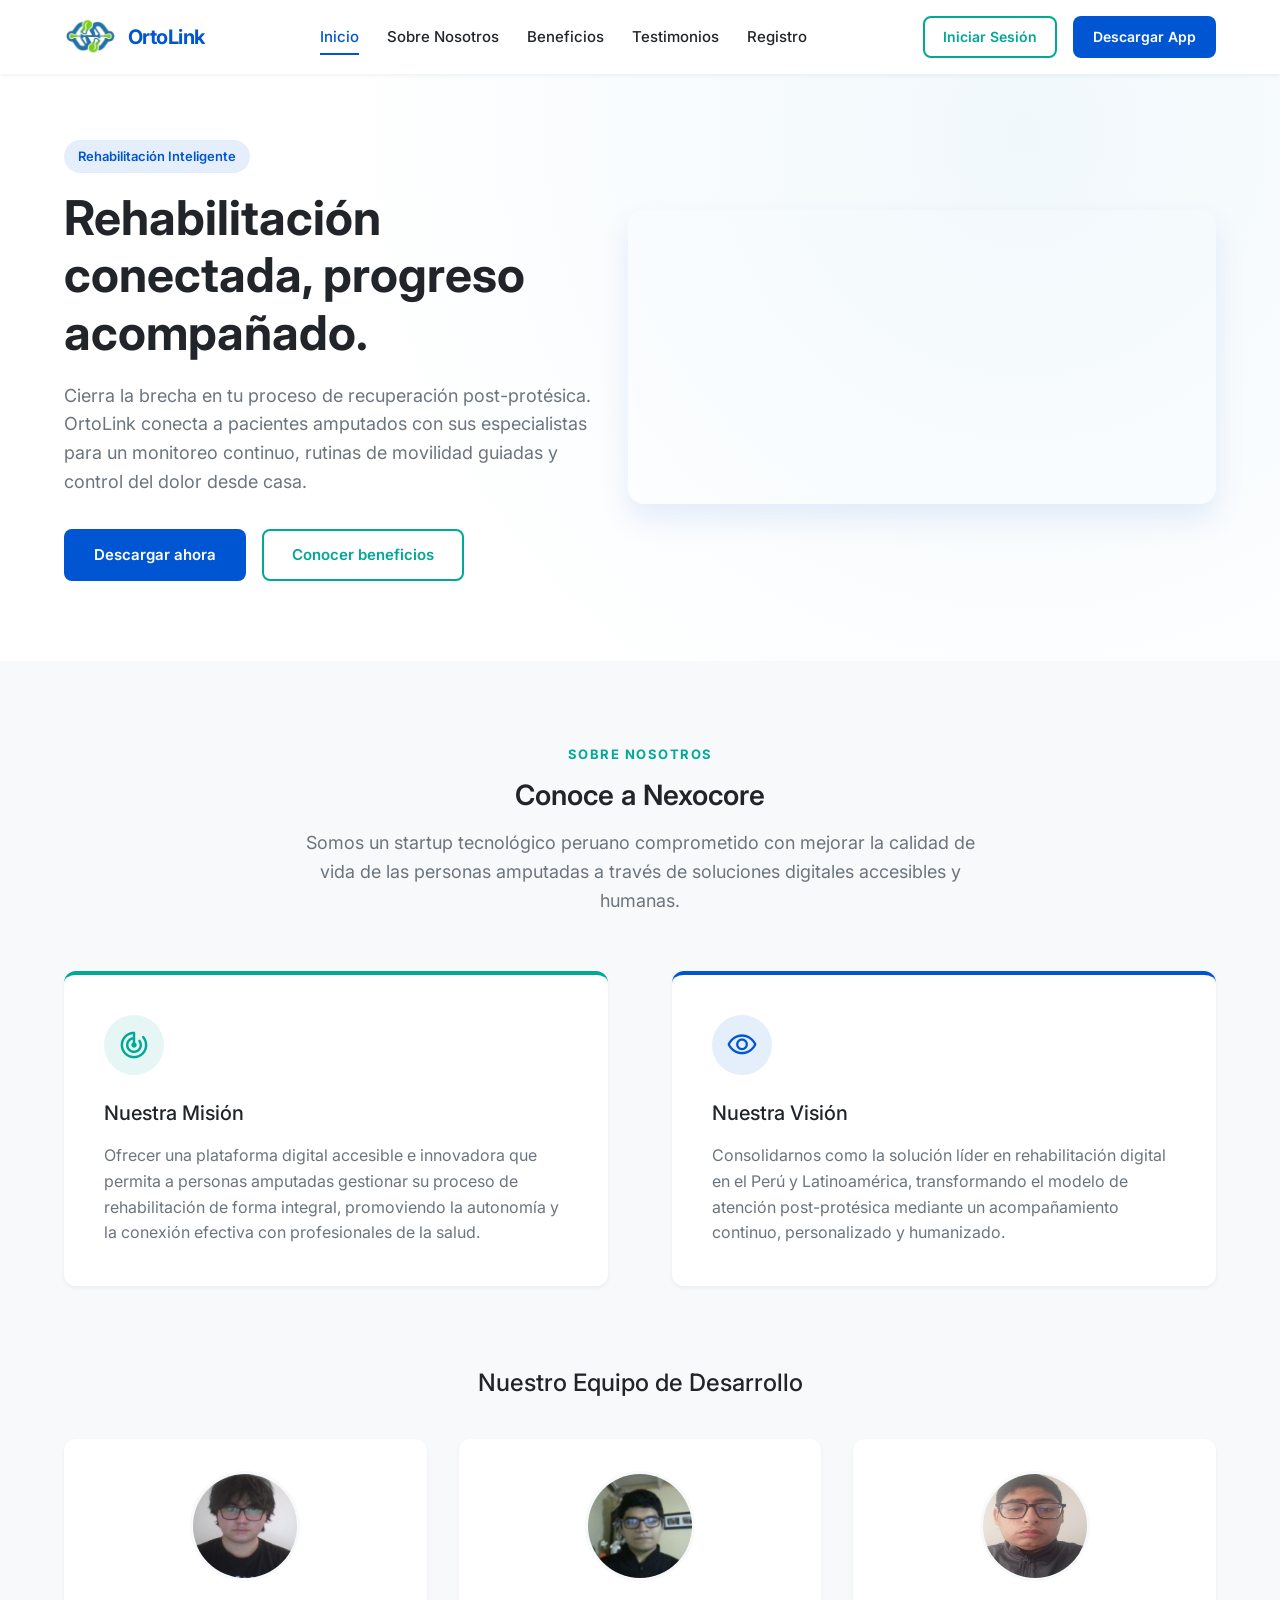
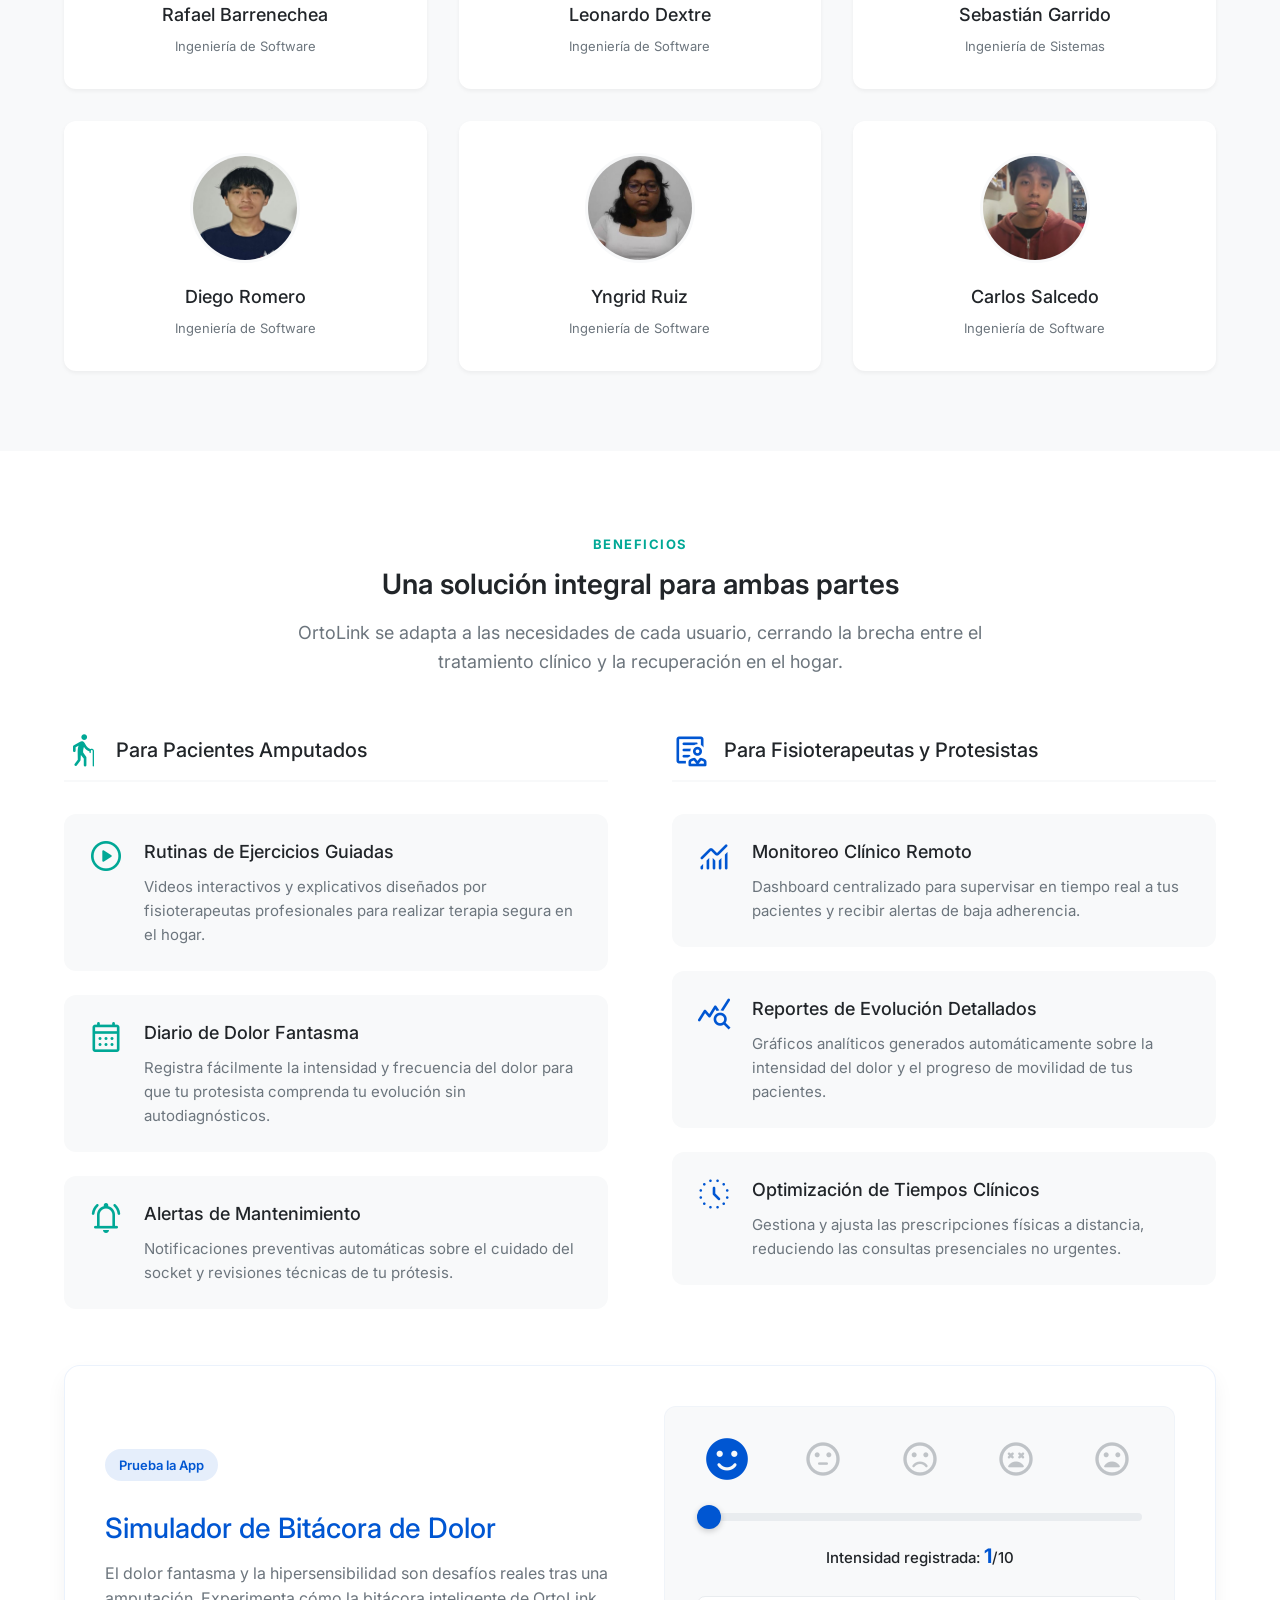
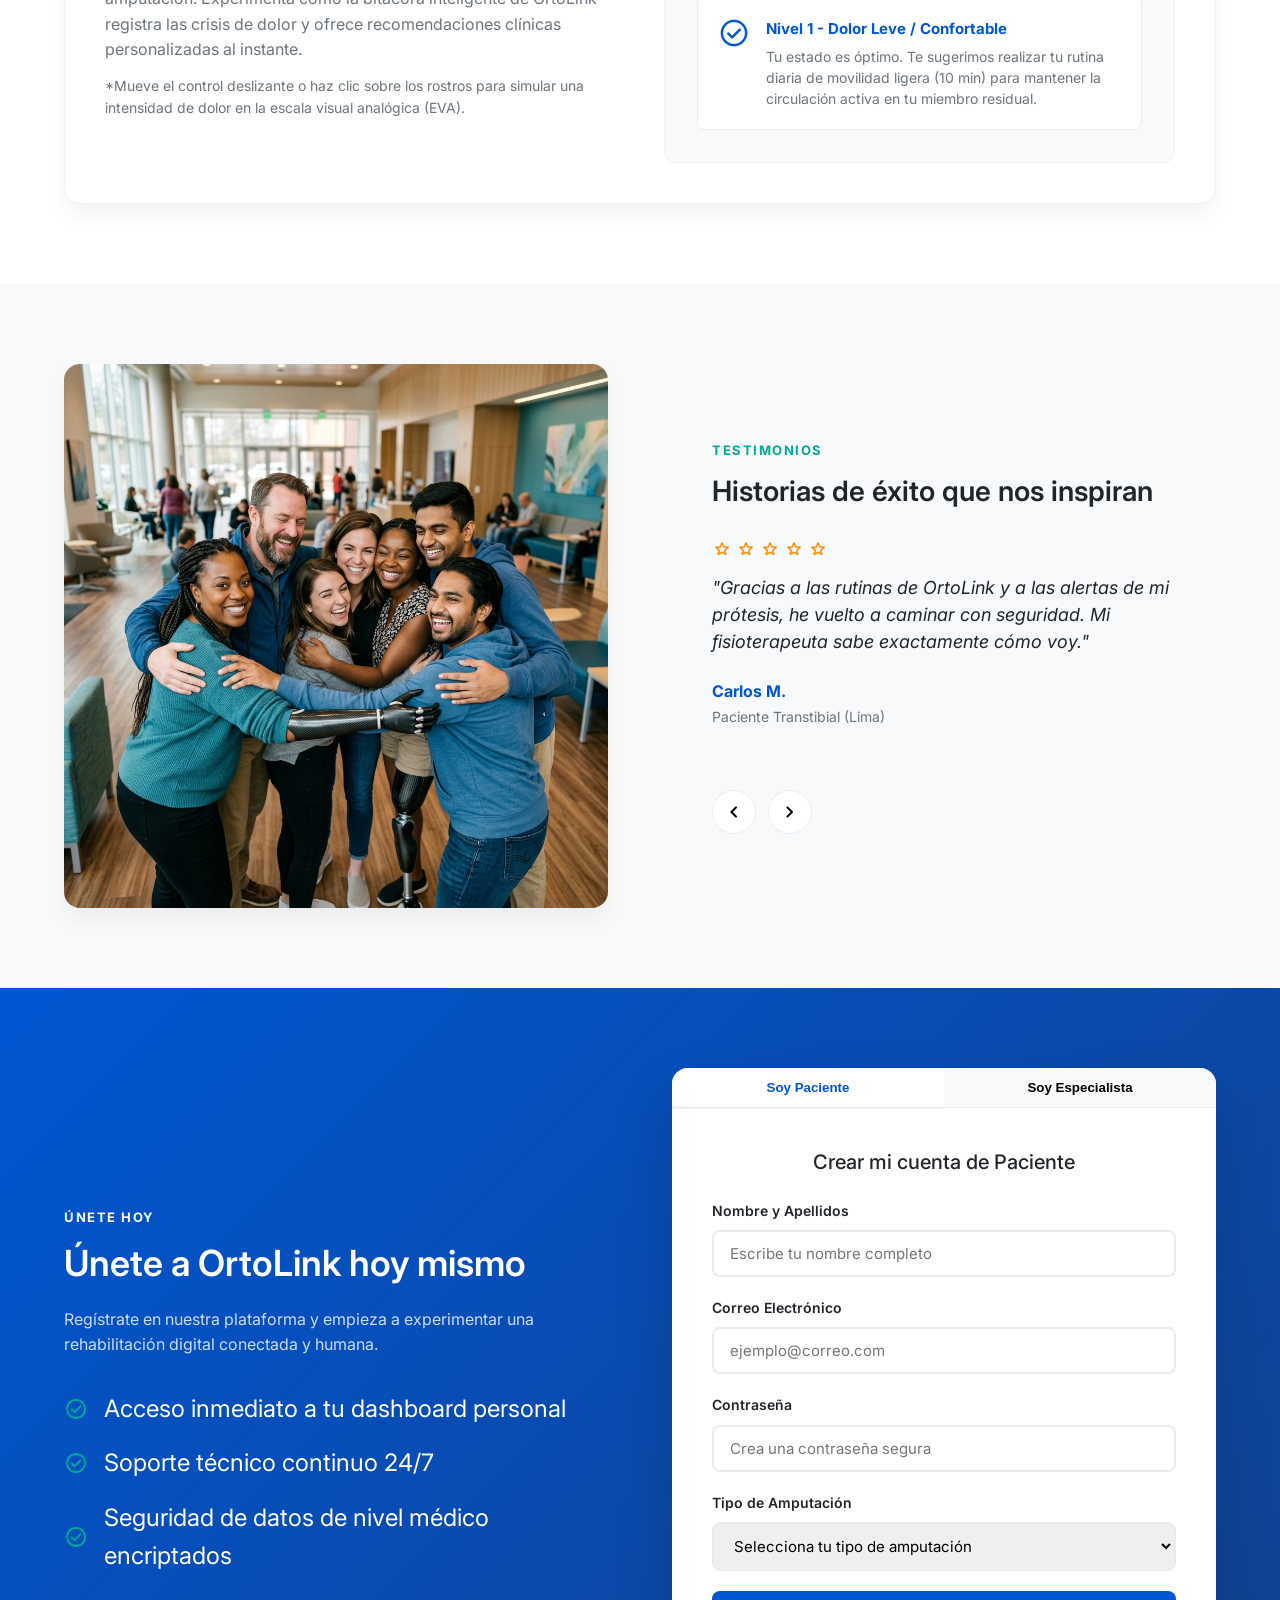
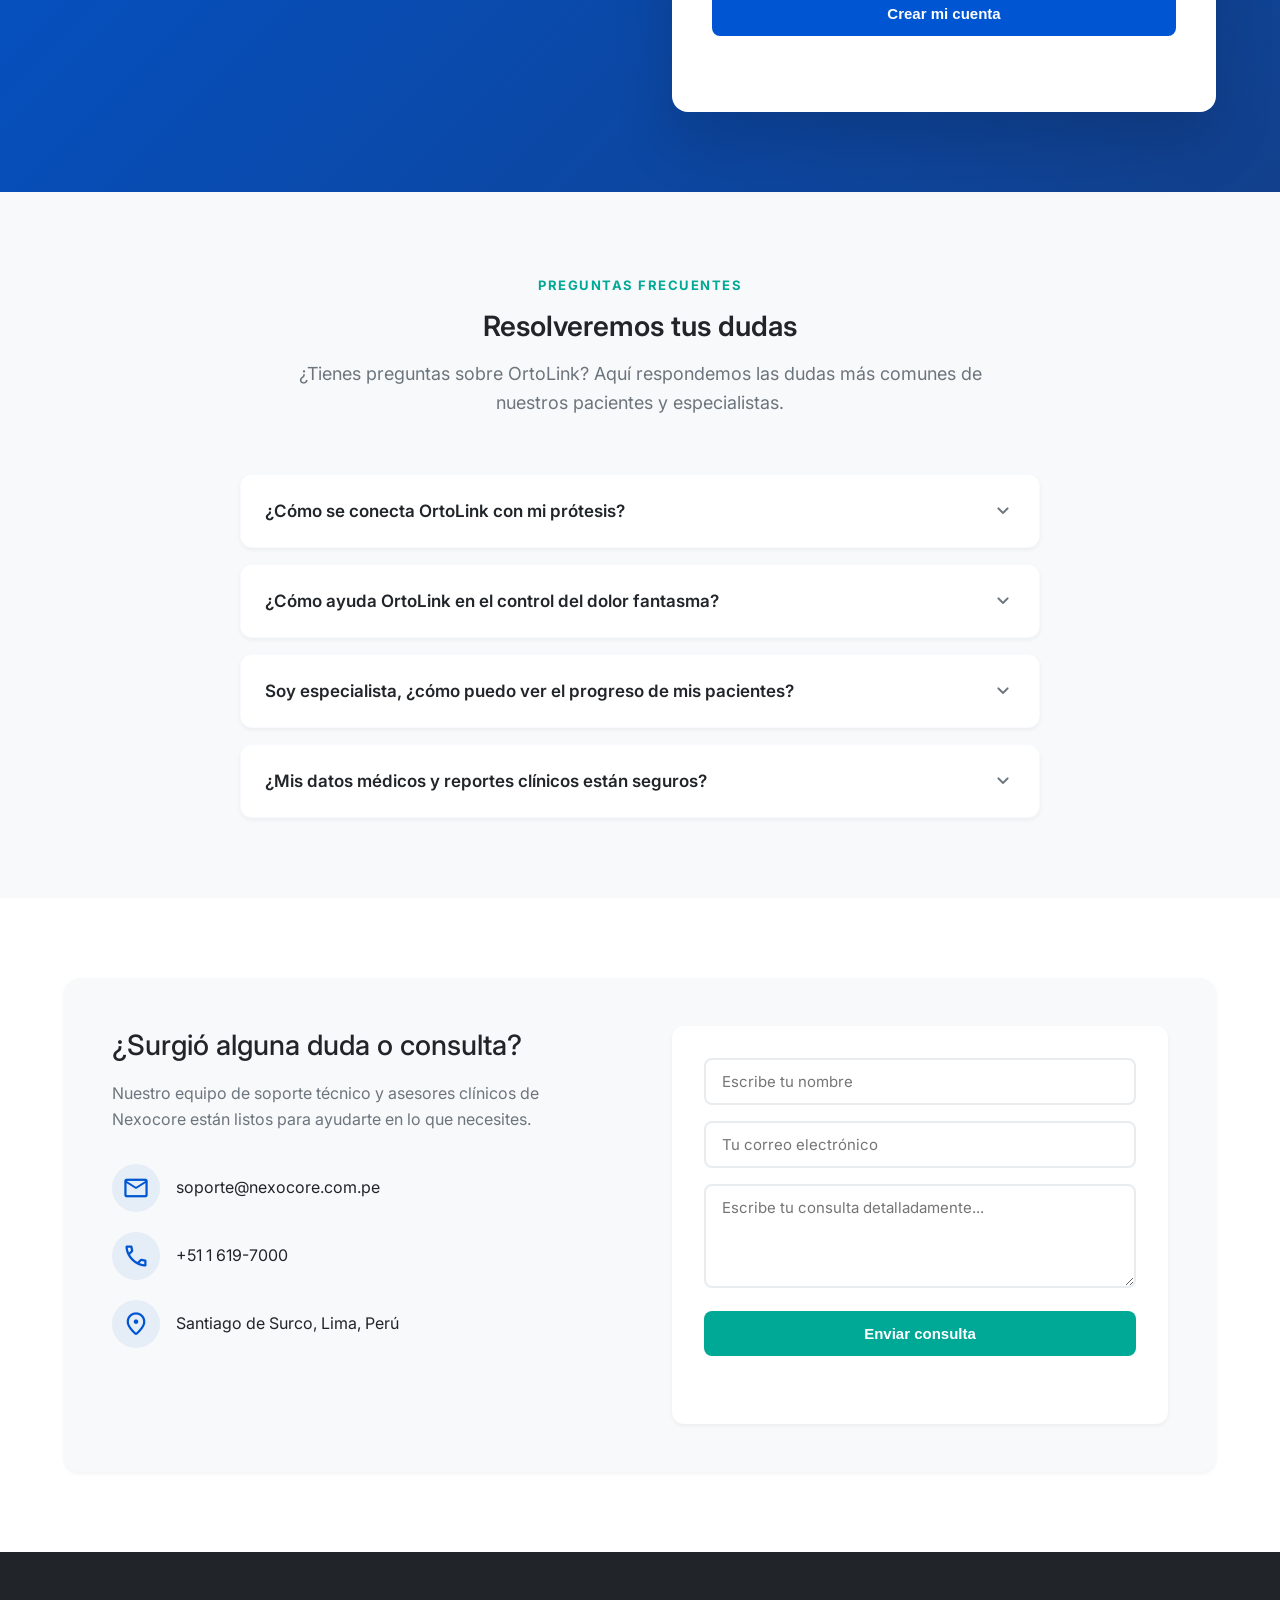
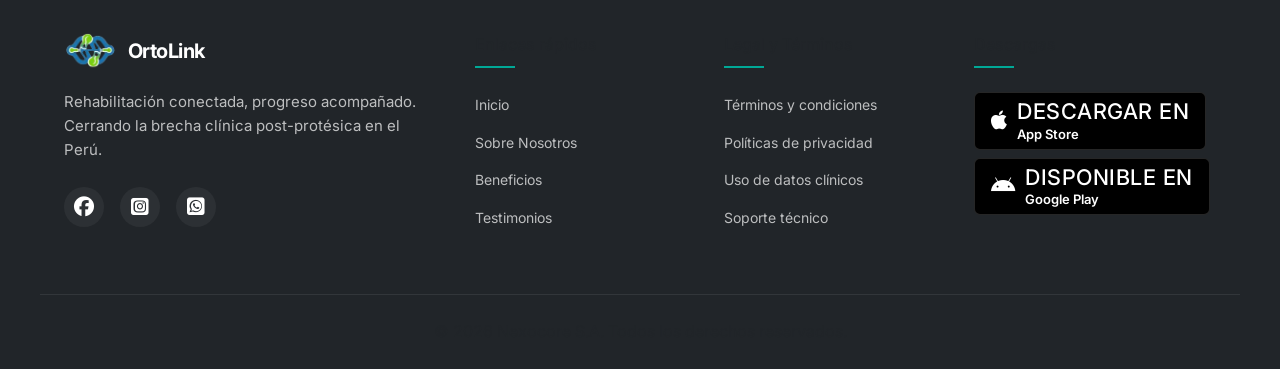
==== commit c9fa5daf: "Actualizacion del diseño de la langing page" ====
--- a/index.html
+++ b/index.html
@@ -19,11 +19,12 @@
     <link rel="stylesheet"
         href="https://fonts.googleapis.com/css2?family=Material+Symbols+Rounded:opsz,wght,FILL,GRAD@24,400,0..1,0&display=swap" />
 
-    <link rel="stylesheet" href="css/style.css">
+    <link rel="stylesheet" href="https://cdnjs.cloudflare.com/ajax/libs/font-awesome/6.5.1/css/all.min.css">
+    <link rel="stylesheet" href="css/style.css?v=1.0.1">
 </head>
 
 <body>
-  
+
     <header class="main-header" id="header">
         <div class="header-container">
             <a href="#inicio" class="logo-area">
@@ -46,12 +47,13 @@
             </nav>
 
             <div class="header-actions">
-                <a href="login.html" class="btn btn-secondary-outline btn-sm" style="margin-right: 12px;">Iniciar Sesión</a>
+                <a href="login.html" class="btn btn-secondary-outline btn-sm" style="margin-right: 12px;">Iniciar
+                    Sesión</a>
                 <a href="#registro" class="btn btn-primary btn-sm">Descargar App</a>
             </div>
         </div>
     </header>
-   
+
     <section class="hero-section" id="inicio">
         <div class="container hero-grid">
             <div class="hero-content fade-in">
@@ -69,20 +71,15 @@
             </div>
             <div class="hero-media slide-in-right">
                 <div class="hero-image-wrapper">
-                    <img src="images/hero_woman_waving.png"
-                        alt="Paciente con prótesis de brazo sonriendo y saludando" class="hero-img">
-                    <div class="experience-card">
-                        <span class="material-symbols-rounded icon-badge">health_and_safety</span>
-                        <div class="experience-text">
-                            <strong>+40%</strong>
-                            <span>Adherencia clínica</span>
-                        </div>
-                    </div>
+                    <video id="heroVideo" class="hero-video" muted loop playsinline preload="auto">
+                        <source src="images/ortolink video.mp4" type="video/mp4">
+                        Tu navegador no soporta el elemento de video.
+                    </video>
                 </div>
             </div>
         </div>
     </section>
-  
+
     <section class="about-section" id="sobre-nosotros">
         <div class="container">
             <div class="section-header text-center scroll-animate">
@@ -122,16 +119,15 @@
             <div class="team-area scroll-animate">
                 <h3 class="team-title text-center">Nuestro Equipo de Desarrollo</h3>
                 <div class="team-grid">
-                    
+
                     <div class="team-card">
                         <div class="avatar-wrapper">
-                            <img src="images/Rafael Bustamante.jpeg" alt="Rafael Bustamante"
-                                class="avatar-img">
+                            <img src="images/Rafael Bustamante.jpeg" alt="Rafael Bustamante" class="avatar-img">
                         </div>
                         <h4>Rafael Barrenechea</h4>
                         <p class="career">Ingeniería de Software</p>
                     </div>
-                    
+
                     <div class="team-card">
                         <div class="avatar-wrapper">
                             <img src="images/Leonardo Dextre.jpeg" alt="Leonardo Dextre" class="avatar-img">
@@ -139,7 +135,7 @@
                         <h4>Leonardo Dextre</h4>
                         <p class="career">Ingeniería de Software</p>
                     </div>
-                    
+
                     <div class="team-card">
                         <div class="avatar-wrapper">
                             <img src="images/Sebastian Caleb.jpeg" alt="Sebastian Caleb" class="avatar-img">
@@ -147,7 +143,7 @@
                         <h4>Sebastián Garrido</h4>
                         <p class="career">Ingeniería de Sistemas</p>
                     </div>
-                    
+
                     <div class="team-card">
                         <div class="avatar-wrapper">
                             <img src="images/Diego Sebastian.jpeg" alt="Diego Sebastian" class="avatar-img">
@@ -155,7 +151,7 @@
                         <h4>Diego Romero</h4>
                         <p class="career">Ingeniería de Software</p>
                     </div>
-                    
+
                     <div class="team-card">
                         <div class="avatar-wrapper">
                             <img src="images/Yngrid Ruiz.jpeg" alt="Yngrid Ruiz" class="avatar-img">
@@ -163,7 +159,7 @@
                         <h4>Yngrid Ruiz</h4>
                         <p class="career">Ingeniería de Software</p>
                     </div>
-                    
+
                     <div class="team-card">
                         <div class="avatar-wrapper">
                             <img src="images/Carlos Salcedo.jpeg" alt="Carlos Salcedo" class="avatar-img">
@@ -175,7 +171,7 @@
             </div>
         </div>
     </section>
-  
+
     <section class="benefits-section" id="beneficios">
         <div class="container">
             <div class="section-header text-center scroll-animate">
@@ -188,7 +184,7 @@
             </div>
 
             <div class="benefits-grid grid-2">
-                
+
                 <div class="benefits-column scroll-animate">
                     <div class="column-title">
                         <span class="material-symbols-rounded text-teal">elderly</span>
@@ -274,35 +270,46 @@
                         <span class="badge">Prueba la App</span>
                         <h3>Simulador de Bitácora de Dolor</h3>
                         <p>
-                            El dolor fantasma y la hipersensibilidad son desafíos reales tras una amputación. Experimenta cómo la bitácora inteligente de OrtoLink registra las crisis de dolor y ofrece recomendaciones clínicas personalizadas al instante.
+                            El dolor fantasma y la hipersensibilidad son desafíos reales tras una amputación.
+                            Experimenta cómo la bitácora inteligente de OrtoLink registra las crisis de dolor y ofrece
+                            recomendaciones clínicas personalizadas al instante.
                         </p>
                         <p style="margin-top: 12px; font-size: 0.875rem; color: var(--color-text-muted);">
-                            *Mueve el control deslizante o haz clic sobre los emoticonos para simular una intensidad de dolor en la escala visual analógica (EVA).
+                            *Mueve el control deslizante o haz clic sobre los rostros para simular una intensidad de
+                            dolor en la escala visual analógica (EVA).
                         </p>
                     </div>
-                    
+
                     <div class="demo-interactive">
                         <div class="pain-scale-container" id="painScaleCard">
                             <div class="pain-faces">
-                                <span class="face active" data-level="1" title="Dolor Leve">😊</span>
-                                <span class="face" data-level="3" title="Dolor Moderado">😐</span>
-                                <span class="face" data-level="5" title="Dolor Severo">😟</span>
-                                <span class="face" data-level="7" title="Dolor Muy Severo">😢</span>
-                                <span class="face" data-level="10" title="Dolor Insoportable">😫</span>
-                            </div>
-                            
+                                <span class="face active material-symbols-rounded" data-level="1"
+                                    title="Dolor Leve">sentiment_satisfied</span>
+                                <span class="face material-symbols-rounded" data-level="3"
+                                    title="Dolor Moderado">sentiment_neutral</span>
+                                <span class="face material-symbols-rounded" data-level="5"
+                                    title="Dolor Severo">sentiment_dissatisfied</span>
+                                <span class="face material-symbols-rounded" data-level="7"
+                                    title="Dolor Muy Severo">sentiment_very_dissatisfied</span>
+                                <span class="face material-symbols-rounded" data-level="10"
+                                    title="Dolor Insoportable">mood_bad</span>
+                            </div>
+
                             <div class="pain-slider-wrapper">
-                                <input type="range" id="painSlider" min="1" max="10" value="1" class="pain-slider" aria-label="Escala de dolor de 1 a 10">
+                                <input type="range" id="painSlider" min="1" max="10" value="1" class="pain-slider"
+                                    aria-label="Escala de dolor de 1 a 10">
                                 <div class="pain-value-display">
                                     Intensidad registrada: <strong id="painValueDisplay">1</strong>/10
                                 </div>
                             </div>
-                            
+
                             <div class="pain-recommendation" id="painFeedbackBox">
                                 <span class="material-symbols-rounded" id="painFeedbackIcon">check_circle</span>
                                 <div>
                                     <strong id="painFeedbackTitle">Nivel 1 - Dolor Leve / Confortable</strong>
-                                    <p id="painFeedbackDesc">Tu estado es óptimo. Te sugerimos realizar tu rutina diaria de movilidad ligera (10 min) para mantener la circulación activa en tu miembro residual.</p>
+                                    <p id="painFeedbackDesc">Tu estado es óptimo. Te sugerimos realizar tu rutina diaria
+                                        de movilidad ligera (10 min) para mantener la circulación activa en tu miembro
+                                        residual.</p>
                                 </div>
                             </div>
                         </div>
@@ -316,8 +323,8 @@
         <div class="container grid-2 align-center">
             <div class="testimonials-media scroll-animate">
                 <div class="testimonial-image-wrapper">
-                    <img src="images/testimonies_group_hug.png"
-                        alt="Grupo de pacientes con prótesis abrazándose" class="testimonial-img">
+                    <img src="images/testimonies_group_hug.png" alt="Grupo de pacientes con prótesis abrazándose"
+                        class="testimonial-img">
                 </div>
             </div>
             <div class="testimonials-content scroll-animate">
@@ -325,7 +332,7 @@
                 <h2>Historias de éxito que nos inspiran</h2>
 
                 <div class="testimonial-slider">
-                    
+
                     <div class="testimonial-item active">
                         <div class="rating">
                             <span class="material-symbols-rounded fill">star</span>
@@ -401,7 +408,7 @@
             </div>
 
             <div class="registration-form-container scroll-animate">
-                
+
                 <div class="role-selector">
                     <button class="btn-role active" id="btnRolePatient">Soy Paciente</button>
                     <button class="btn-role" id="btnRoleSpecialist">Soy Especialista</button>
@@ -460,19 +467,20 @@
             </div>
         </div>
     </section>
-    
+
     <section class="faq-section" id="faqs">
         <div class="container">
             <div class="section-header text-center scroll-animate">
                 <span class="section-tag">Preguntas Frecuentes</span>
                 <h2>Resolveremos tus dudas</h2>
                 <p class="section-desc">
-                    ¿Tienes preguntas sobre OrtoLink? Aquí respondemos las dudas más comunes de nuestros pacientes y especialistas.
+                    ¿Tienes preguntas sobre OrtoLink? Aquí respondemos las dudas más comunes de nuestros pacientes y
+                    especialistas.
                 </p>
             </div>
 
             <div class="faq-accordion-container scroll-animate">
-                
+
                 <div class="faq-item">
                     <button class="faq-question" aria-expanded="false">
                         <span>¿Cómo se conecta OrtoLink con mi prótesis?</span>
@@ -481,7 +489,10 @@
                     <div class="faq-answer">
                         <div class="faq-answer-inner">
                             <p>
-                                OrtoLink no requiere una conexión física directa por cable ni sensores invasivos. La aplicación te permite registrar manualmente el estado y revisiones de tu prótesis y el socket. Además, el algoritmo de la plataforma genera alertas preventivas de mantenimiento basadas en tu tiempo de uso registrado y reportes de comodidad diaria.
+                                OrtoLink no requiere una conexión física directa por cable ni sensores invasivos. La
+                                aplicación te permite registrar manualmente el estado y revisiones de tu prótesis y el
+                                socket. Además, el algoritmo de la plataforma genera alertas preventivas de
+                                mantenimiento basadas en tu tiempo de uso registrado y reportes de comodidad diaria.
                             </p>
                         </div>
                     </div>
@@ -495,7 +506,11 @@
                     <div class="faq-answer">
                         <div class="faq-answer-inner">
                             <p>
-                                La plataforma cuenta con un Diario de Dolor Fantasma digital. Los pacientes pueden registrar la intensidad (escala 1-10), frecuencia y tipo de molestia que experimentan. El sistema analiza esta información, ofrece técnicas inmediatas de alivio basadas en evidencia clínica (como ejercicios de respiración, masajes o terapia de espejo) y envía un reporte automatizado a su especialista tratante para ajustar el tratamiento físico.
+                                La plataforma cuenta con un Diario de Dolor Fantasma digital. Los pacientes pueden
+                                registrar la intensidad (escala 1-10), frecuencia y tipo de molestia que experimentan.
+                                El sistema analiza esta información, ofrece técnicas inmediatas de alivio basadas en
+                                evidencia clínica (como ejercicios de respiración, masajes o terapia de espejo) y envía
+                                un reporte automatizado a su especialista tratante para ajustar el tratamiento físico.
                             </p>
                         </div>
                     </div>
@@ -509,7 +524,11 @@
                     <div class="faq-answer">
                         <div class="faq-answer-inner">
                             <p>
-                                Al registrarte como especialista y ser verificado por nuestro equipo médico, accedes a un panel de control clínico (Dashboard). Desde allí puedes visualizar en tiempo real gráficos sobre la adherencia a los ejercicios de tus pacientes, la curva de dolor fantasma y alertas en caso de que algún paciente reporte una disminución significativa en su movilidad o confort del socket.
+                                Al registrarte como especialista y ser verificado por nuestro equipo médico, accedes a
+                                un panel de control clínico (Dashboard). Desde allí puedes visualizar en tiempo real
+                                gráficos sobre la adherencia a los ejercicios de tus pacientes, la curva de dolor
+                                fantasma y alertas en caso de que algún paciente reporte una disminución significativa
+                                en su movilidad o confort del socket.
                             </p>
                         </div>
                     </div>
@@ -523,7 +542,11 @@
                     <div class="faq-answer">
                         <div class="faq-answer-inner">
                             <p>
-                                Absolutamente. En Nexocore nos tomamos muy en serio la privacidad clínica. Toda la información personal y los reportes de salud registrados en OrtoLink están encriptados de extremo a extremo y son almacenados bajo normativas de seguridad de nivel médico (cumpliendo con estándares internacionales de protección de datos de salud), garantizando que solo tú y tu especialista autorizado puedan verlos.
+                                Absolutamente. En Nexocore nos tomamos muy en serio la privacidad clínica. Toda la
+                                información personal y los reportes de salud registrados en OrtoLink están encriptados
+                                de extremo a extremo y son almacenados bajo normativas de seguridad de nivel médico
+                                (cumpliendo con estándares internacionales de protección de datos de salud),
+                                garantizando que solo tú y tu especialista autorizado puedan verlos.
                             </p>
                         </div>
                     </div>
@@ -577,7 +600,7 @@
             </div>
         </div>
     </section>
-   
+
     <footer class="main-footer">
         <div class="container footer-grid">
             <div class="footer-brand">
@@ -589,9 +612,9 @@
                     Rehabilitación conectada, progreso acompañado. Cerrando la brecha clínica post-protésica en el Perú.
                 </p>
                 <div class="social-links">
-                    <a href="#" aria-label="Facebook"><span class="material-symbols-rounded">public</span></a>
-                    <a href="#" aria-label="LinkedIn"><span class="material-symbols-rounded">group</span></a>
-                    <a href="#" aria-label="YouTube"><span class="material-symbols-rounded">video_library</span></a>
+                    <a href="#" aria-label="Facebook"><i class="fa-brands fa-facebook"></i></a>
+                    <a href="#" aria-label="Instagram"><i class="fa-brands fa-square-instagram"></i></a>
+                    <a href="#" aria-label="WhatsApp"><i class="fa-brands fa-square-whatsapp"></i></a>
                 </div>
             </div>
 
@@ -619,14 +642,14 @@
                 <h4>Descargas</h4>
                 <div class="store-badges">
                     <div class="badge-mockup store-ios">
-                        <span class="material-symbols-rounded">phone_iphone</span>
+                        <i class="fa-brands fa-apple"></i>
                         <div>
                             <span class="subtext">Descargar en</span>
                             <span class="maintext">App Store</span>
                         </div>
                     </div>
                     <div class="badge-mockup store-android">
-                        <span class="material-symbols-rounded">smart_toy</span>
+                        <i class="fa-brands fa-android"></i>
                         <div>
                             <span class="subtext">Disponible en</span>
                             <span class="maintext">Google Play</span>
@@ -651,12 +674,12 @@
                 <h3 id="legalTitle">Documento Legal</h3>
             </div>
             <div class="legal-content-body" id="legalContent">
-                
+
             </div>
             <button class="btn btn-primary" id="btnAcceptLegal" style="width: 100%;">Cerrar y Aceptar</button>
         </div>
     </div>
-   
+
     <script src="js/script.js"></script>
 </body>
 
--- a/css/style.css
+++ b/css/style.css
@@ -1,27 +1,27 @@
 :root {
-    
-    --color-primary: #0056D2;        
-    --color-secondary: #00A896;      
-    --color-accent: #FF8C00;         
-    --color-info: #4DA8DA;           
-    
+
+    --color-primary: #0056D2;
+    --color-secondary: #00A896;
+    --color-accent: #FF8C00;
+    --color-info: #4DA8DA;
+
     --color-white: #FFFFFF;
     --color-bg-light: #F8F9FA;
     --color-text-muted: #6C757D;
     --color-text-dark: #212529;
-    
+
     --color-hover-dark: #12408c;
     --color-hover-teal: #008f7f;
     --color-disabled: #E9ECEF;
     --shadow-sm: 0 2px 4px rgba(0, 0, 0, 0.05);
     --shadow-md: 0 10px 20px rgba(0, 0, 0, 0.05);
     --shadow-lg: 0 15px 30px rgba(0, 86, 210, 0.1);
-    
+
     --font-main: 'Inter', sans-serif;
     --radius-btn: 8px;
     --radius-card: 12px;
     --radius-modal: 16px;
-    
+
     --transition-smooth: all 0.3s cubic-bezier(0.25, 0.8, 0.25, 1);
 }
 
@@ -85,39 +85,38 @@
 }
 
 .text-center {
-    text-center: center;
     text-align: center;
 }
 
 h1 {
-    font-size: 2.25rem; 
+    font-size: 2.25rem;
     font-weight: 700;
     line-height: 1.2;
     color: var(--color-text-dark);
 }
 
 h2 {
-    font-size: 1.75rem; 
+    font-size: 1.75rem;
     font-weight: 600;
     line-height: 1.3;
     color: var(--color-text-dark);
 }
 
 h3 {
-    font-size: 1.25rem; 
+    font-size: 1.25rem;
     font-weight: 500;
     line-height: 1.4;
     color: var(--color-text-dark);
 }
 
 h4 {
-    font-size: 1.125rem; 
+    font-size: 1.125rem;
     font-weight: 500;
     color: var(--color-text-dark);
 }
 
 p {
-    font-size: 1rem; 
+    font-size: 1rem;
     font-weight: 400;
     color: var(--color-text-dark);
 }
@@ -327,7 +326,7 @@
 
 .btn-secondary-nav,
 .mobile-only-link {
-    display: none; 
+    display: none;
 }
 
 .mobile-menu-toggle {
@@ -346,11 +345,11 @@
     .header-actions {
         display: none;
     }
-    
+
     .mobile-menu-toggle {
         display: block;
     }
-    
+
     .nav-menu {
         position: fixed;
         top: 70px;
@@ -366,18 +365,18 @@
         box-shadow: 0 10px 15px rgba(0, 0, 0, 0.05);
         overflow-y: auto;
     }
-    
+
     .nav-menu.active {
         left: 0;
     }
-    
+
     .nav-link {
         font-size: 1.125rem;
         width: 100%;
         padding: 10px 0;
         border-bottom: 1px solid var(--color-bg-light);
     }
-    
+
     .btn-secondary-nav {
         display: block;
         color: var(--color-primary);
@@ -387,11 +386,11 @@
         padding: 10px 20px;
         text-align: center;
     }
-    
+
     .mobile-only-link {
         display: block;
     }
-    
+
     .nav-link::after {
         display: none;
     }
@@ -412,7 +411,8 @@
 
 @media (min-width: 992px) {
     .hero-grid {
-        grid-template-columns: 1.1fr 0.9fr;
+        grid-template-columns: 0.95fr 1.05fr;
+        gap: 32px;
     }
 }
 
@@ -445,56 +445,16 @@
     overflow: visible;
 }
 
-.hero-img {
+.hero-img,
+.hero-video {
     border-radius: var(--radius-modal);
     box-shadow: var(--shadow-lg);
     width: 100%;
-}
-
-.experience-card {
-    position: absolute;
-    bottom: -20px;
-    left: 20px;
-    background-color: var(--color-white);
-    padding: 16px 20px;
-    border-radius: var(--radius-card);
-    box-shadow: 0 20px 40px rgba(0, 0, 0, 0.1);
-    display: flex;
-    align-items: center;
-    gap: 16px;
-    animation: float 4s ease-in-out infinite;
-}
-
-.icon-badge {
-    font-size: 2.25rem;
-    color: var(--color-secondary);
-    background-color: rgba(0, 168, 150, 0.1);
-    padding: 10px;
-    border-radius: 50%;
-}
-
-.experience-text {
-    display: flex;
-    flex-direction: column;
-}
-
-.experience-text strong {
-    font-size: 1.5rem;
-    color: var(--color-primary);
-    line-height: 1.1;
-}
-
-.experience-text span {
-    font-size: 0.813rem;
-    color: var(--color-text-muted);
-    font-weight: 500;
-}
-
-@keyframes float {
-    0% { transform: translateY(0px); }
-    50% { transform: translateY(-10px); }
-    100% { transform: translateY(0px); }
-}
+    cursor: pointer;
+    object-fit: cover;
+}
+
+
 
 .about-section {
     padding: 80px 0;
@@ -1019,7 +979,8 @@
     transform: translateY(-3px);
 }
 
-.social-links span {
+.social-links span,
+.social-links i {
     font-size: 1.25rem;
 }
 
@@ -1083,7 +1044,8 @@
     transform: translateY(-2px);
 }
 
-.badge-mockup span:first-child {
+.badge-mockup span:first-child,
+.badge-mockup i:first-child {
     font-size: 1.35rem;
     color: var(--color-white);
     flex-shrink: 0;
@@ -1147,6 +1109,7 @@
         opacity: 0;
         transform: translateY(20px);
     }
+
     to {
         opacity: 1;
         transform: translateY(0);
@@ -1158,6 +1121,7 @@
         opacity: 0;
         transform: translateX(40px);
     }
+
     to {
         opacity: 1;
         transform: translateX(0);
@@ -1166,8 +1130,8 @@
 
 .login-page-body {
     background: linear-gradient(135deg, rgba(0, 86, 210, 0.05) 0%, rgba(0, 168, 150, 0.05) 100%),
-                radial-gradient(circle at 10% 20%, rgba(0, 86, 210, 0.08) 0%, transparent 40%),
-                radial-gradient(circle at 90% 80%, rgba(0, 168, 150, 0.08) 0%, transparent 40%);
+        radial-gradient(circle at 10% 20%, rgba(0, 86, 210, 0.08) 0%, transparent 40%),
+        radial-gradient(circle at 90% 80%, rgba(0, 168, 150, 0.08) 0%, transparent 40%);
     background-color: var(--color-white);
     min-height: 100vh;
     display: flex;
@@ -1528,20 +1492,25 @@
 }
 
 .face {
-    font-size: 2rem;
+    font-size: 2.5rem;
     cursor: pointer;
-    transition: transform 0.2s ease, filter 0.2s ease;
-    filter: grayscale(80%) opacity(60%);
+    transition: transform 0.2s ease, color 0.2s ease, opacity 0.2s ease, font-variation-settings 0.2s ease;
+    color: var(--color-text-muted);
+    opacity: 0.4;
+    font-variation-settings: 'FILL' 0, 'wght' 400, 'GRAD' 0, 'opsz' 24;
 }
 
 .face:hover {
-    transform: scale(1.2);
-    filter: grayscale(0%) opacity(100%);
+    transform: scale(1.15);
+    opacity: 0.7;
+    color: var(--pain-color, var(--color-text));
 }
 
 .face.active {
-    transform: scale(1.3);
-    filter: grayscale(0%) opacity(100%);
+    transform: scale(1.25);
+    opacity: 1;
+    color: var(--pain-color);
+    font-variation-settings: 'FILL' 1, 'wght' 400, 'GRAD' 0, 'opsz' 24;
 }
 
 .pain-slider-wrapper {
@@ -1646,7 +1615,7 @@
 }
 
 .pain-scale-container.pain-green {
-    --pain-color: #00A896; 
+    --pain-color: #00A896;
     background-color: rgba(0, 168, 150, 0.03);
     border-color: rgba(0, 168, 150, 0.15);
 }
@@ -1658,19 +1627,19 @@
 }
 
 .pain-scale-container.pain-orange {
-    --pain-color: #FF8C00; 
+    --pain-color: #FF8C00;
     background-color: rgba(255, 140, 0, 0.03);
     border-color: rgba(255, 140, 0, 0.15);
 }
 
 .pain-scale-container.pain-red {
-    --pain-color: #e63946; 
+    --pain-color: #e63946;
     background-color: rgba(230, 57, 70, 0.03);
     border-color: rgba(230, 57, 70, 0.15);
 }
 
 .pain-scale-container.pain-critical {
-    --pain-color: #9b2226; 
+    --pain-color: #9b2226;
     background-color: rgba(155, 34, 38, 0.04);
     border-color: rgba(155, 34, 38, 0.2);
 }
@@ -1700,6 +1669,7 @@
         opacity: 0;
         transform: translateY(10px);
     }
+
     to {
         opacity: 1;
         transform: translateY(0);
